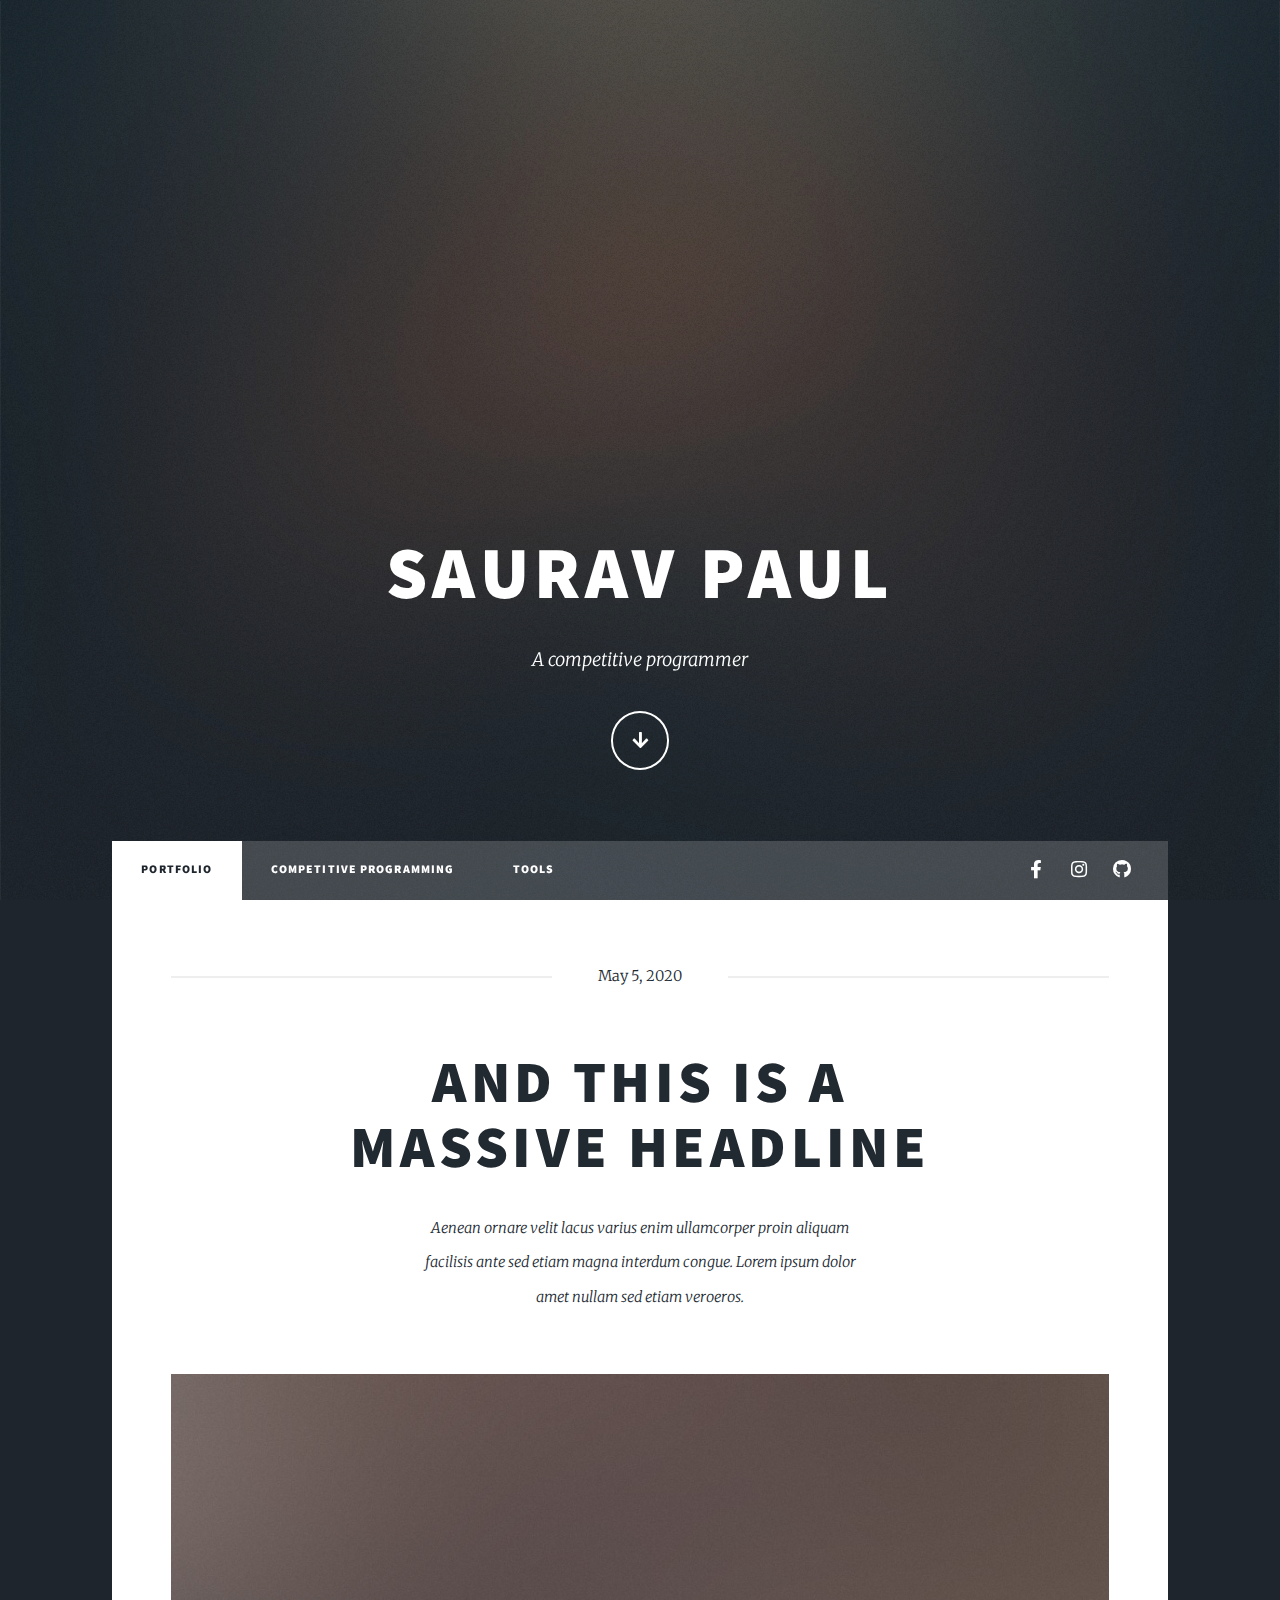
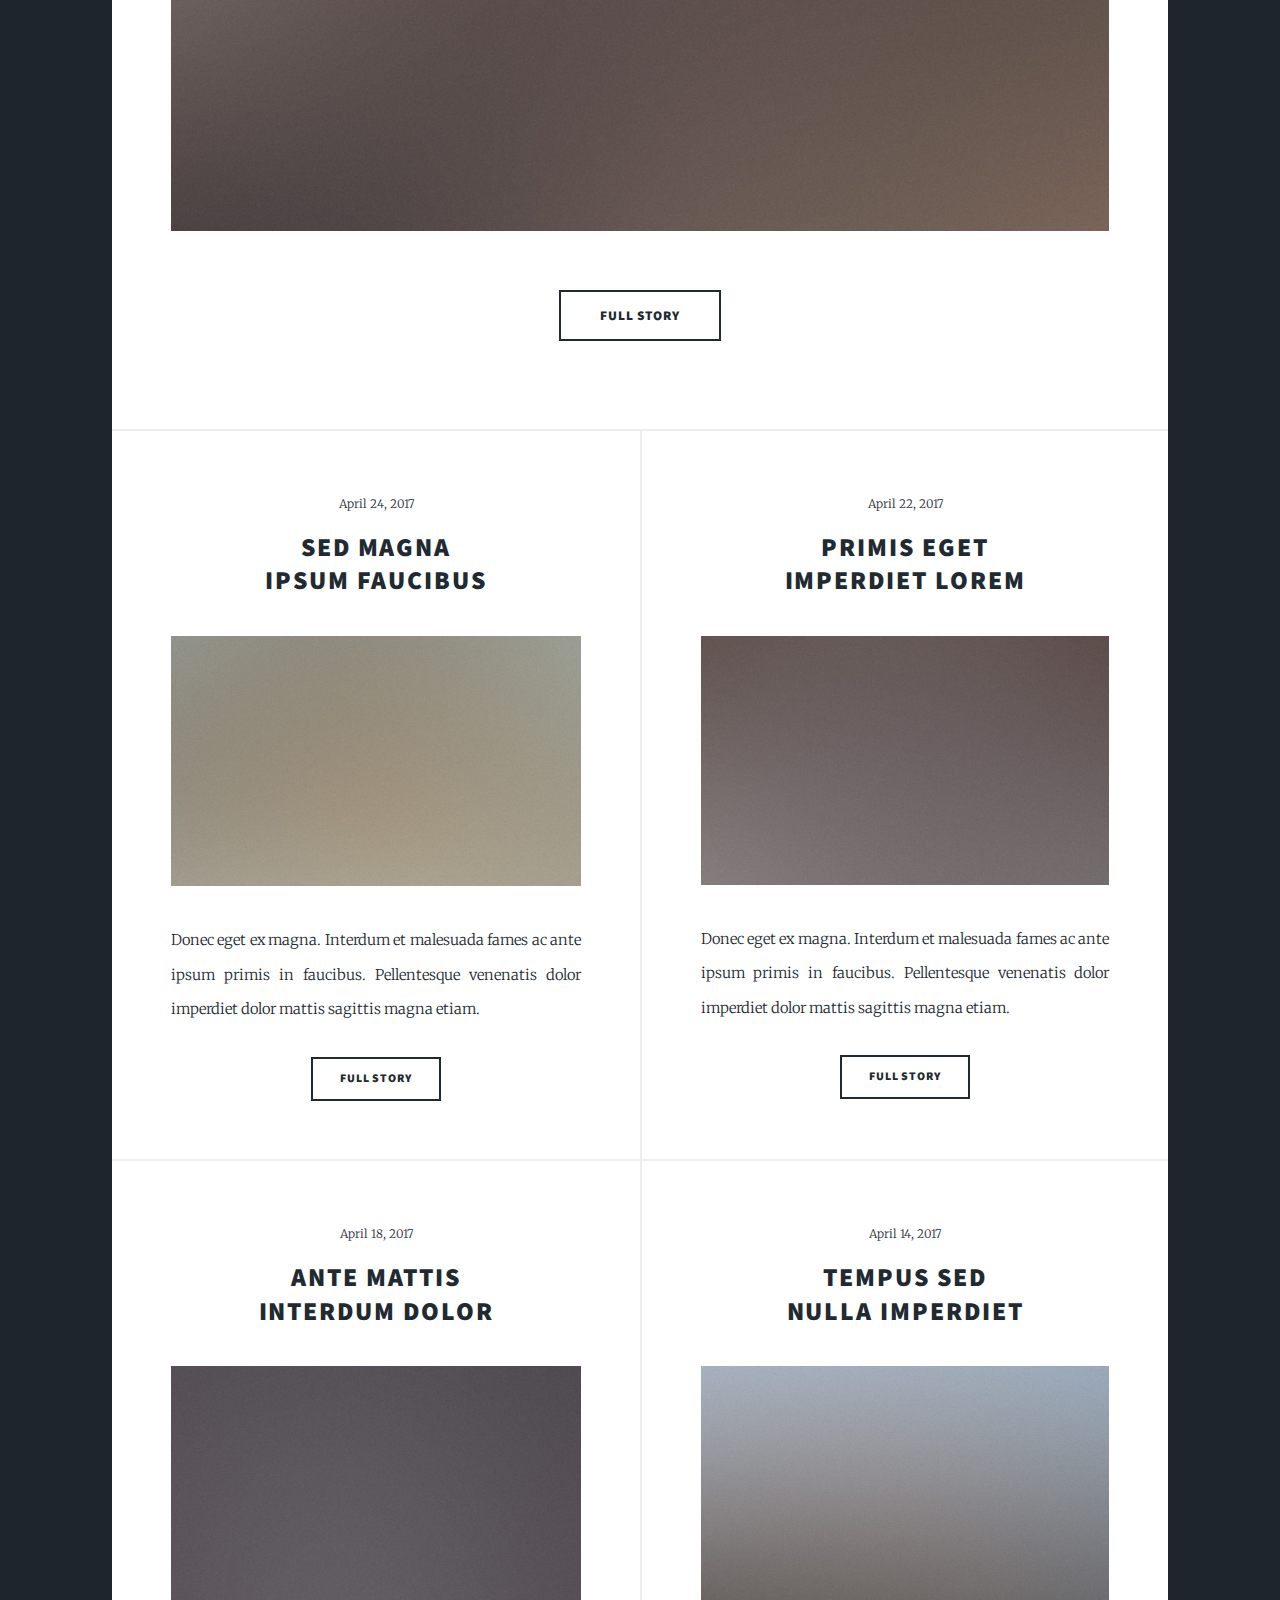
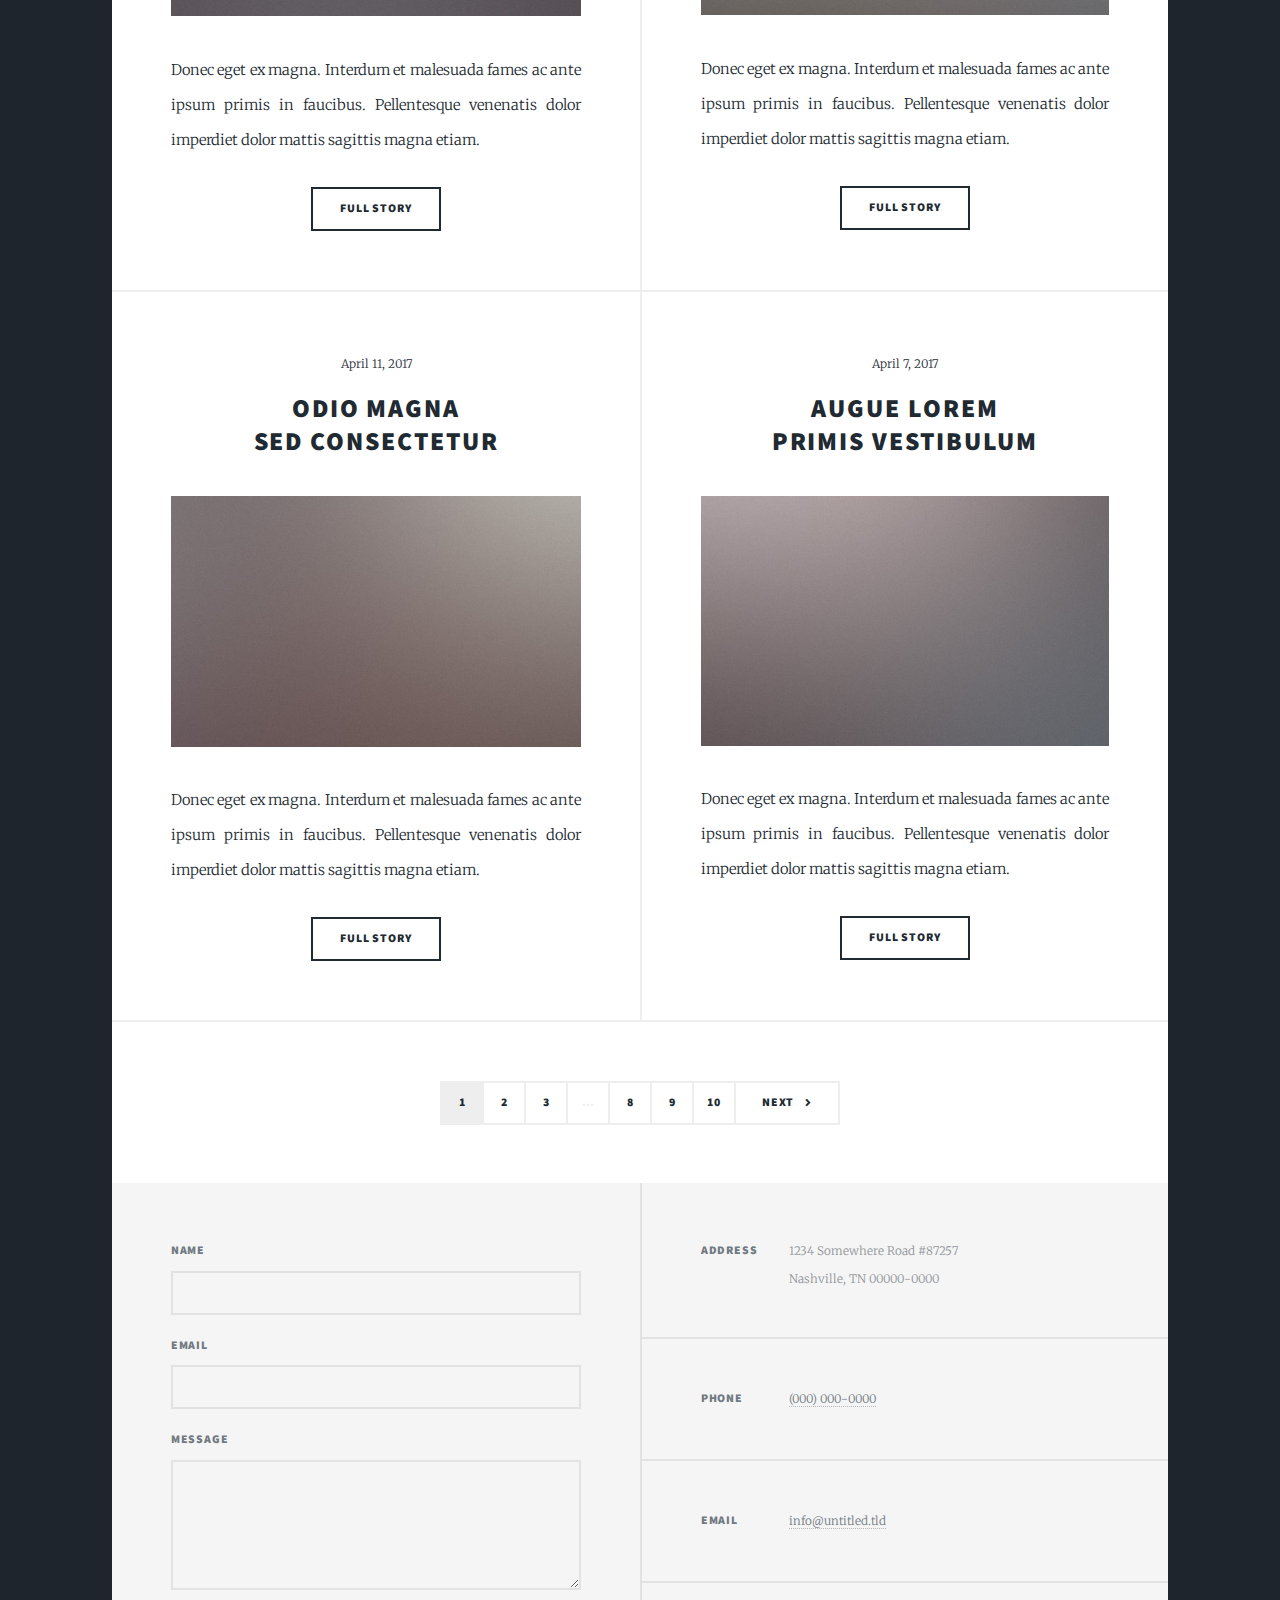
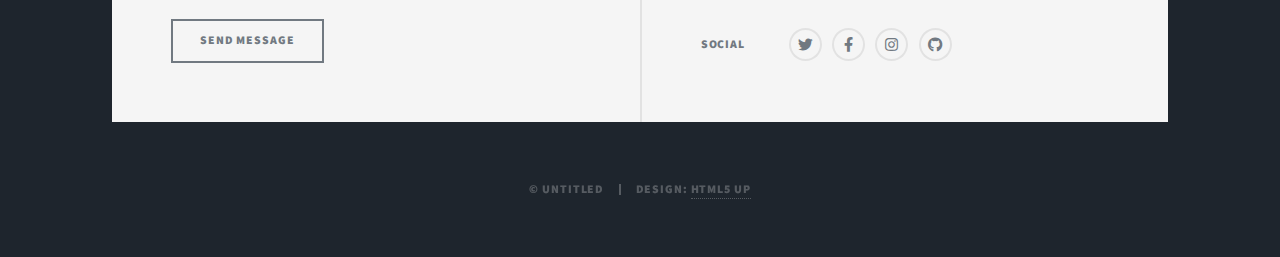
==== index.html @ 0c40d681 "loading" ====
<!DOCTYPE HTML>

<html>
	<head>
		<title>Saurav Paul</title>
		<meta charset="utf-8" />
		<meta name="viewport" content="width=device-width, initial-scale=1, user-scalable=no" />
		<link rel="stylesheet" href="assets/css/main.css" />
		<noscript><link rel="stylesheet" href="assets/css/noscript.css" /></noscript>
	</head>
	<body class="is-preload">

		<!-- Wrapper -->
			<div id="wrapper" class="fade-in">

				<!-- Intro -->
					<div id="intro">
						
						<h1>Saurav Paul</h1>
						<p>A competitive programmer</p>
						<ul class="actions">
							<li><a href="#header" class="button icon solid solo fa-arrow-down scrolly">Continue</a></li>
						</ul>
					</div>

				<!-- Header -->
					<header id="header">
						<a href="index.html" class="logo">Saurav</a>
					</header>

				<!-- Nav -->
					<nav id="nav">
						<ul class="links">
							<li class="active"><a href="index.html">Portfolio</a></li>
							<li><a href="generic.html">Competitive Programming</a></li>
							<li><a href="elements.html">Tools</a></li>
						</ul>
						<ul class="icons">
							<!-- <li><a href="#" class="icon brands fa-twitter"><span class="label">Twitter</span></a></li> -->
							<li><a href="https://www.facebook.com/sauravpaul.sunny" class="icon brands fa-facebook-f"><span class="label">Facebook</span></a></li>
							<li><a href="https://www.instagram.com/sauravpaul.sunny/" class="icon brands fa-instagram"><span class="label">Instagram</span></a></li>
							<li><a href="https://github.com/Saurav-Paul" class="icon brands fa-github"><span class="label">GitHub</span></a></li>
						</ul>
					</nav>

				<!-- Main -->
					<div id="main">

						<!-- Featured Post -->
							<article class="post featured">
								<header class="major">
                                    <span class="date">May 5, 2020</span>
                                    


									<h2><a href="#">And this is a<br />
									massive headline</a></h2>
									<p>Aenean ornare velit lacus varius enim ullamcorper proin aliquam<br />
									facilisis ante sed etiam magna interdum congue. Lorem ipsum dolor<br />
                                    amet nullam sed etiam veroeros.</p>
                                    

                                    
								</header>
								<a href="#" class="image main"><img src="images/pic01.jpg" alt="" /></a>
								<ul class="actions special">
									<li><a href="#" class="button large">Full Story</a></li>
								</ul>
							</article>

						<!-- Posts -->
							<section class="posts">
								<article>
									<header>
										<span class="date">April 24, 2017</span>
										<h2><a href="#">Sed magna<br />
										ipsum faucibus</a></h2>
									</header>
									<a href="#" class="image fit"><img src="images/pic02.jpg" alt="" /></a>
									<p>Donec eget ex magna. Interdum et malesuada fames ac ante ipsum primis in faucibus. Pellentesque venenatis dolor imperdiet dolor mattis sagittis magna etiam.</p>
									<ul class="actions special">
										<li><a href="#" class="button">Full Story</a></li>
									</ul>
								</article>
								<article>
									<header>
										<span class="date">April 22, 2017</span>
										<h2><a href="#">Primis eget<br />
										imperdiet lorem</a></h2>
									</header>
									<a href="#" class="image fit"><img src="images/pic03.jpg" alt="" /></a>
									<p>Donec eget ex magna. Interdum et malesuada fames ac ante ipsum primis in faucibus. Pellentesque venenatis dolor imperdiet dolor mattis sagittis magna etiam.</p>
									<ul class="actions special">
										<li><a href="#" class="button">Full Story</a></li>
									</ul>
								</article>
								<article>
									<header>
										<span class="date">April 18, 2017</span>
										<h2><a href="#">Ante mattis<br />
										interdum dolor</a></h2>
									</header>
									<a href="#" class="image fit"><img src="images/pic04.jpg" alt="" /></a>
									<p>Donec eget ex magna. Interdum et malesuada fames ac ante ipsum primis in faucibus. Pellentesque venenatis dolor imperdiet dolor mattis sagittis magna etiam.</p>
									<ul class="actions special">
										<li><a href="#" class="button">Full Story</a></li>
									</ul>
								</article>
								<article>
									<header>
										<span class="date">April 14, 2017</span>
										<h2><a href="#">Tempus sed<br />
										nulla imperdiet</a></h2>
									</header>
									<a href="#" class="image fit"><img src="images/pic05.jpg" alt="" /></a>
									<p>Donec eget ex magna. Interdum et malesuada fames ac ante ipsum primis in faucibus. Pellentesque venenatis dolor imperdiet dolor mattis sagittis magna etiam.</p>
									<ul class="actions special">
										<li><a href="#" class="button">Full Story</a></li>
									</ul>
								</article>
								<article>
									<header>
										<span class="date">April 11, 2017</span>
										<h2><a href="#">Odio magna<br />
										sed consectetur</a></h2>
									</header>
									<a href="#" class="image fit"><img src="images/pic06.jpg" alt="" /></a>
									<p>Donec eget ex magna. Interdum et malesuada fames ac ante ipsum primis in faucibus. Pellentesque venenatis dolor imperdiet dolor mattis sagittis magna etiam.</p>
									<ul class="actions special">
										<li><a href="#" class="button">Full Story</a></li>
									</ul>
								</article>
								<article>
									<header>
										<span class="date">April 7, 2017</span>
										<h2><a href="#">Augue lorem<br />
										primis vestibulum</a></h2>
									</header>
									<a href="#" class="image fit"><img src="images/pic07.jpg" alt="" /></a>
									<p>Donec eget ex magna. Interdum et malesuada fames ac ante ipsum primis in faucibus. Pellentesque venenatis dolor imperdiet dolor mattis sagittis magna etiam.</p>
									<ul class="actions special">
										<li><a href="#" class="button">Full Story</a></li>
									</ul>
								</article>
							</section>

						<!-- Footer -->
							<footer>
								<div class="pagination">
									<!--<a href="#" class="previous">Prev</a>-->
									<a href="#" class="page active">1</a>
									<a href="#" class="page">2</a>
									<a href="#" class="page">3</a>
									<span class="extra">&hellip;</span>
									<a href="#" class="page">8</a>
									<a href="#" class="page">9</a>
									<a href="#" class="page">10</a>
									<a href="#" class="next">Next</a>
								</div>
							</footer>

					</div>

				<!-- Footer -->
					<footer id="footer">
						<section>
							<form method="post" action="#">
								<div class="fields">
									<div class="field">
										<label for="name">Name</label>
										<input type="text" name="name" id="name" />
									</div>
									<div class="field">
										<label for="email">Email</label>
										<input type="text" name="email" id="email" />
									</div>
									<div class="field">
										<label for="message">Message</label>
										<textarea name="message" id="message" rows="3"></textarea>
									</div>
								</div>
								<ul class="actions">
									<li><input type="submit" value="Send Message" /></li>
								</ul>
							</form>
						</section>
						<section class="split contact">
							<section class="alt">
								<h3>Address</h3>
								<p>1234 Somewhere Road #87257<br />
								Nashville, TN 00000-0000</p>
							</section>
							<section>
								<h3>Phone</h3>
								<p><a href="#">(000) 000-0000</a></p>
							</section>
							<section>
								<h3>Email</h3>
								<p><a href="#">info@untitled.tld</a></p>
							</section>
							<section>
								<h3>Social</h3>
								<ul class="icons alt">
									<li><a href="#" class="icon brands alt fa-twitter"><span class="label">Twitter</span></a></li>
									<li><a href="#" class="icon brands alt fa-facebook-f"><span class="label">Facebook</span></a></li>
									<li><a href="#" class="icon brands alt fa-instagram"><span class="label">Instagram</span></a></li>
									<li><a href="#" class="icon brands alt fa-github"><span class="label">GitHub</span></a></li>
								</ul>
							</section>
						</section>
					</footer>

				<!-- Copyright -->
					<div id="copyright">
						<ul><li>&copy; Untitled</li><li>Design: <a href="https://html5up.net">HTML5 UP</a></li></ul>
					</div>

			</div>

		<!-- Scripts -->
			<script src="assets/js/jquery.min.js"></script>
			<script src="assets/js/jquery.scrollex.min.js"></script>
			<script src="assets/js/jquery.scrolly.min.js"></script>
			<script src="assets/js/browser.min.js"></script>
			<script src="assets/js/breakpoints.min.js"></script>
			<script src="assets/js/util.js"></script>
			<script src="assets/js/main.js"></script>

	</body>
</html>
---- assets/css/main.css ----
@import url(fontawesome-all.min.css);
@import url("https://fonts.googleapis.com/css?family=Merriweather:300,700,300italic,700italic|Source+Sans+Pro:900");

/*
	Massively by HTML5 UP
	html5up.net | @ajlkn
	Free for personal and commercial use under the CCA 3.0 license (html5up.net/license)
*/

html, body, div, span, applet, object,
iframe, h1, h2, h3, h4, h5, h6, p, blockquote,
pre, a, abbr, acronym, address, big, cite,
code, del, dfn, em, img, ins, kbd, q, s, samp,
small, strike, strong, sub, sup, tt, var, b,
u, i, center, dl, dt, dd, ol, ul, li, fieldset,
form, label, legend, table, caption, tbody,
tfoot, thead, tr, th, td, article, aside,
canvas, details, embed, figure, figcaption,
footer, header, hgroup, menu, nav, output, ruby,
section, summary, time, mark, audio, video {
	margin: 0;
	padding: 0;
	border: 0;
	font-size: 100%;
	font: inherit;
	vertical-align: baseline;}

article, aside, details, figcaption, figure,
footer, header, hgroup, menu, nav, section {
	display: block;}

body {
	line-height: 1;
}

ol, ul {
	list-style: none;
}

blockquote, q {
	quotes: none;
}

	blockquote:before, blockquote:after, q:before, q:after {
		content: '';
		content: none;
	}

table {
	border-collapse: collapse;
	border-spacing: 0;
}

body {
	-webkit-text-size-adjust: none;
}

mark {
	background-color: transparent;
	color: inherit;
}

input::-moz-focus-inner {
	border: 0;
	padding: 0;
}

input, select, textarea {
	-moz-appearance: none;
	-webkit-appearance: none;
	-ms-appearance: none;
	appearance: none;
}

/* Basic */

	@-ms-viewport {
		width: device-width;
	}

	body {
		-ms-overflow-style: scrollbar;
	}

	@media screen and (max-width: 480px) {

		html, body {
			min-width: 320px;
		}

	}

	html {
		box-sizing: border-box;
	}

	*, *:before, *:after {
		box-sizing: inherit;
	}

	body {
		background-color: #1e252d;
	}

		body.is-preload *, body.is-preload *:before, body.is-preload *:after {
			-moz-animation: none !important;
			-webkit-animation: none !important;
			-ms-animation: none !important;
			animation: none !important;
			-moz-transition: none !important;
			-webkit-transition: none !important;
			-ms-transition: none !important;
			transition: none !important;
		}

/* Type */

	html {
		font-size: 16pt;
	}

		@media screen and (max-width: 1680px) {

			html {
				font-size: 12pt;
			}

		}

		@media screen and (max-width: 1280px) {

			html {
				font-size: 11pt;
			}

		}

		@media screen and (max-width: 360px) {

			html {
				font-size: 10pt;
			}

		}

	body {
		color: #212931;
	}

	body, input, select, textarea {
		font-family: "Merriweather", Georgia, serif;
		font-weight: 300;
		font-size: 1rem;
		line-height: 2.375;
	}

	a {
		-moz-transition: color 0.2s ease-in-out, background-color 0.2s ease-in-out, border-color 0.2s ease-in-out, box-shadow 0.2s ease-in-out;
		-webkit-transition: color 0.2s ease-in-out, background-color 0.2s ease-in-out, border-color 0.2s ease-in-out, box-shadow 0.2s ease-in-out;
		-ms-transition: color 0.2s ease-in-out, background-color 0.2s ease-in-out, border-color 0.2s ease-in-out, box-shadow 0.2s ease-in-out;
		transition: color 0.2s ease-in-out, background-color 0.2s ease-in-out, border-color 0.2s ease-in-out, box-shadow 0.2s ease-in-out;
		border-bottom: dotted 1px;
		text-decoration: none;
	}

		a:hover {
			border-bottom-color: transparent;
		}

	strong, b {
		font-weight: 600;
	}

	em, i {
		font-style: italic;
	}

	p {
		text-align: justify;
		margin: 0 0 2rem 0;
	}

	h1, h2, h3, h4, h5, h6 {
		font-family: "Source Sans Pro", Helvetica, sans-serif;
		font-weight: 900;
		line-height: 1.5;
		letter-spacing: 0.075em;
		text-transform: uppercase;
		margin: 0 0 1rem 0;
	}

		h1 a, h2 a, h3 a, h4 a, h5 a, h6 a {
			border-bottom: 0;
			color: inherit;
			text-decoration: none;
		}

	h1 {
		font-size: 4rem;
		line-height: 1.1;
		margin: 0 0 2rem 0;
	}

	h2 {
		font-size: 1.75rem;
		line-height: 1.3;
		margin: 0 0 1.5rem 0;
	}

	h3 {
		font-size: 1.25rem;
		margin: 0 0 1.5rem 0;
	}

	h4 {
		font-size: 1rem;
	}

	h5 {
		font-size: 0.9rem;
	}

	h6 {
		font-size: 0.8rem;
	}

	sub {
		font-size: 0.8rem;
		position: relative;
		top: 0.5rem;
	}

	sup {
		font-size: 0.8rem;
		position: relative;
		top: -0.5rem;
	}

	blockquote {
		border-left: solid 4px;
		font-style: italic;
		margin: 0 0 2rem 0;
		padding: 0.5rem 0 0.5rem 2rem;
	}

	code {
		border: solid 2px;
		font-family: "Courier New", monospace;
		font-size: 0.9rem;
		margin: 0 0.25rem;
		padding: 0.25rem 0.65rem;
	}

	pre {
		-webkit-overflow-scrolling: touch;
		font-family: "Courier New", monospace;
		font-size: 0.9rem;
		margin: 0 0 2rem 0;
	}

		pre code {
			display: block;
			line-height: 1.75;
			padding: 1rem 1.5rem;
			overflow-x: auto;
		}

	hr {
		border: 0;
		border-bottom: solid 2px;
		margin: 3rem 0;
	}

		hr.major {
			margin: 5rem 0;
		}

	.align-left {
		text-align: left;
	}

	.align-center {
		text-align: center;
	}

	.align-right {
		text-align: right;
	}

	input, select, textarea {
		color: #212931;
	}

	a {
		color: #212931;
		border-bottom-color: rgba(33, 41, 49, 0.5);
	}

		a:hover {
			border-bottom-color: transparent;
			color: #18bfef !important;
		}

	strong, b {
		color: #212931;
	}

	h1, h2, h3, h4, h5, h6 {
		color: #212931;
	}

	blockquote {
		border-left-color: #eeeeee;
	}

	code {
		background: rgba(220, 220, 220, 0.25);
		border-color: #eeeeee;
	}

	hr {
		border-bottom-color: #eeeeee;
	}

/* Row */

	.row {
		display: flex;
		flex-wrap: wrap;
		box-sizing: border-box;
		align-items: stretch;
	}

		.row > * {
			box-sizing: border-box;
		}

		.row.gtr-uniform > * > :last-child {
			margin-bottom: 0;
		}

		.row.aln-left {
			justify-content: flex-start;
		}

		.row.aln-center {
			justify-content: center;
		}

		.row.aln-right {
			justify-content: flex-end;
		}

		.row.aln-top {
			align-items: flex-start;
		}

		.row.aln-middle {
			align-items: center;
		}

		.row.aln-bottom {
			align-items: flex-end;
		}

		.row > .imp {
			order: -1;
		}

		.row > .col-1 {
			width: 8.33333%;
		}

		.row > .off-1 {
			margin-left: 8.33333%;
		}

		.row > .col-2 {
			width: 16.66667%;
		}

		.row > .off-2 {
			margin-left: 16.66667%;
		}

		.row > .col-3 {
			width: 25%;
		}

		.row > .off-3 {
			margin-left: 25%;
		}

		.row > .col-4 {
			width: 33.33333%;
		}

		.row > .off-4 {
			margin-left: 33.33333%;
		}

		.row > .col-5 {
			width: 41.66667%;
		}

		.row > .off-5 {
			margin-left: 41.66667%;
		}

		.row > .col-6 {
			width: 50%;
		}

		.row > .off-6 {
			margin-left: 50%;
		}

		.row > .col-7 {
			width: 58.33333%;
		}

		.row > .off-7 {
			margin-left: 58.33333%;
		}

		.row > .col-8 {
			width: 66.66667%;
		}

		.row > .off-8 {
			margin-left: 66.66667%;
		}

		.row > .col-9 {
			width: 75%;
		}

		.row > .off-9 {
			margin-left: 75%;
		}

		.row > .col-10 {
			width: 83.33333%;
		}

		.row > .off-10 {
			margin-left: 83.33333%;
		}

		.row > .col-11 {
			width: 91.66667%;
		}

		.row > .off-11 {
			margin-left: 91.66667%;
		}

		.row > .col-12 {
			width: 100%;
		}

		.row > .off-12 {
			margin-left: 100%;
		}

		.row.gtr-0 {
			margin-top: 0;
			margin-left: 0rem;
		}

			.row.gtr-0 > * {
				padding: 0 0 0 0rem;
			}

			.row.gtr-0.gtr-uniform {
				margin-top: 0rem;
			}

				.row.gtr-0.gtr-uniform > * {
					padding-top: 0rem;
				}

		.row.gtr-25 {
			margin-top: 0;
			margin-left: -0.375rem;
		}

			.row.gtr-25 > * {
				padding: 0 0 0 0.375rem;
			}

			.row.gtr-25.gtr-uniform {
				margin-top: -0.375rem;
			}

				.row.gtr-25.gtr-uniform > * {
					padding-top: 0.375rem;
				}

		.row.gtr-50 {
			margin-top: 0;
			margin-left: -0.75rem;
		}

			.row.gtr-50 > * {
				padding: 0 0 0 0.75rem;
			}

			.row.gtr-50.gtr-uniform {
				margin-top: -0.75rem;
			}

				.row.gtr-50.gtr-uniform > * {
					padding-top: 0.75rem;
				}

		.row {
			margin-top: 0;
			margin-left: -1.5rem;
		}

			.row > * {
				padding: 0 0 0 1.5rem;
			}

			.row.gtr-uniform {
				margin-top: -1.5rem;
			}

				.row.gtr-uniform > * {
					padding-top: 1.5rem;
				}

		.row.gtr-150 {
			margin-top: 0;
			margin-left: -2.25rem;
		}

			.row.gtr-150 > * {
				padding: 0 0 0 2.25rem;
			}

			.row.gtr-150.gtr-uniform {
				margin-top: -2.25rem;
			}

				.row.gtr-150.gtr-uniform > * {
					padding-top: 2.25rem;
				}

		.row.gtr-200 {
			margin-top: 0;
			margin-left: -3rem;
		}

			.row.gtr-200 > * {
				padding: 0 0 0 3rem;
			}

			.row.gtr-200.gtr-uniform {
				margin-top: -3rem;
			}

				.row.gtr-200.gtr-uniform > * {
					padding-top: 3rem;
				}

		@media screen and (max-width: 1680px) {

			.row {
				display: flex;
				flex-wrap: wrap;
				box-sizing: border-box;
				align-items: stretch;
			}

				.row > * {
					box-sizing: border-box;
				}

				.row.gtr-uniform > * > :last-child {
					margin-bottom: 0;
				}

				.row.aln-left {
					justify-content: flex-start;
				}

				.row.aln-center {
					justify-content: center;
				}

				.row.aln-right {
					justify-content: flex-end;
				}

				.row.aln-top {
					align-items: flex-start;
				}

				.row.aln-middle {
					align-items: center;
				}

				.row.aln-bottom {
					align-items: flex-end;
				}

				.row > .imp-xlarge {
					order: -1;
				}

				.row > .col-1-xlarge {
					width: 8.33333%;
				}

				.row > .off-1-xlarge {
					margin-left: 8.33333%;
				}

				.row > .col-2-xlarge {
					width: 16.66667%;
				}

				.row > .off-2-xlarge {
					margin-left: 16.66667%;
				}

				.row > .col-3-xlarge {
					width: 25%;
				}

				.row > .off-3-xlarge {
					margin-left: 25%;
				}

				.row > .col-4-xlarge {
					width: 33.33333%;
				}

				.row > .off-4-xlarge {
					margin-left: 33.33333%;
				}

				.row > .col-5-xlarge {
					width: 41.66667%;
				}

				.row > .off-5-xlarge {
					margin-left: 41.66667%;
				}

				.row > .col-6-xlarge {
					width: 50%;
				}

				.row > .off-6-xlarge {
					margin-left: 50%;
				}

				.row > .col-7-xlarge {
					width: 58.33333%;
				}

				.row > .off-7-xlarge {
					margin-left: 58.33333%;
				}

				.row > .col-8-xlarge {
					width: 66.66667%;
				}

				.row > .off-8-xlarge {
					margin-left: 66.66667%;
				}

				.row > .col-9-xlarge {
					width: 75%;
				}

				.row > .off-9-xlarge {
					margin-left: 75%;
				}

				.row > .col-10-xlarge {
					width: 83.33333%;
				}

				.row > .off-10-xlarge {
					margin-left: 83.33333%;
				}

				.row > .col-11-xlarge {
					width: 91.66667%;
				}

				.row > .off-11-xlarge {
					margin-left: 91.66667%;
				}

				.row > .col-12-xlarge {
					width: 100%;
				}

				.row > .off-12-xlarge {
					margin-left: 100%;
				}

				.row.gtr-0 {
					margin-top: 0;
					margin-left: 0rem;
				}

					.row.gtr-0 > * {
						padding: 0 0 0 0rem;
					}

					.row.gtr-0.gtr-uniform {
						margin-top: 0rem;
					}

						.row.gtr-0.gtr-uniform > * {
							padding-top: 0rem;
						}

				.row.gtr-25 {
					margin-top: 0;
					margin-left: -0.375rem;
				}

					.row.gtr-25 > * {
						padding: 0 0 0 0.375rem;
					}

					.row.gtr-25.gtr-uniform {
						margin-top: -0.375rem;
					}

						.row.gtr-25.gtr-uniform > * {
							padding-top: 0.375rem;
						}

				.row.gtr-50 {
					margin-top: 0;
					margin-left: -0.75rem;
				}

					.row.gtr-50 > * {
						padding: 0 0 0 0.75rem;
					}

					.row.gtr-50.gtr-uniform {
						margin-top: -0.75rem;
					}

						.row.gtr-50.gtr-uniform > * {
							padding-top: 0.75rem;
						}

				.row {
					margin-top: 0;
					margin-left: -1.5rem;
				}

					.row > * {
						padding: 0 0 0 1.5rem;
					}

					.row.gtr-uniform {
						margin-top: -1.5rem;
					}

						.row.gtr-uniform > * {
							padding-top: 1.5rem;
						}

				.row.gtr-150 {
					margin-top: 0;
					margin-left: -2.25rem;
				}

					.row.gtr-150 > * {
						padding: 0 0 0 2.25rem;
					}

					.row.gtr-150.gtr-uniform {
						margin-top: -2.25rem;
					}

						.row.gtr-150.gtr-uniform > * {
							padding-top: 2.25rem;
						}

				.row.gtr-200 {
					margin-top: 0;
					margin-left: -3rem;
				}

					.row.gtr-200 > * {
						padding: 0 0 0 3rem;
					}

					.row.gtr-200.gtr-uniform {
						margin-top: -3rem;
					}

						.row.gtr-200.gtr-uniform > * {
							padding-top: 3rem;
						}

		}

		@media screen and (max-width: 1280px) {

			.row {
				display: flex;
				flex-wrap: wrap;
				box-sizing: border-box;
				align-items: stretch;
			}

				.row > * {
					box-sizing: border-box;
				}

				.row.gtr-uniform > * > :last-child {
					margin-bottom: 0;
				}

				.row.aln-left {
					justify-content: flex-start;
				}

				.row.aln-center {
					justify-content: center;
				}

				.row.aln-right {
					justify-content: flex-end;
				}

				.row.aln-top {
					align-items: flex-start;
				}

				.row.aln-middle {
					align-items: center;
				}

				.row.aln-bottom {
					align-items: flex-end;
				}

				.row > .imp-large {
					order: -1;
				}

				.row > .col-1-large {
					width: 8.33333%;
				}

				.row > .off-1-large {
					margin-left: 8.33333%;
				}

				.row > .col-2-large {
					width: 16.66667%;
				}

				.row > .off-2-large {
					margin-left: 16.66667%;
				}

				.row > .col-3-large {
					width: 25%;
				}

				.row > .off-3-large {
					margin-left: 25%;
				}

				.row > .col-4-large {
					width: 33.33333%;
				}

				.row > .off-4-large {
					margin-left: 33.33333%;
				}

				.row > .col-5-large {
					width: 41.66667%;
				}

				.row > .off-5-large {
					margin-left: 41.66667%;
				}

				.row > .col-6-large {
					width: 50%;
				}

				.row > .off-6-large {
					margin-left: 50%;
				}

				.row > .col-7-large {
					width: 58.33333%;
				}

				.row > .off-7-large {
					margin-left: 58.33333%;
				}

				.row > .col-8-large {
					width: 66.66667%;
				}

				.row > .off-8-large {
					margin-left: 66.66667%;
				}

				.row > .col-9-large {
					width: 75%;
				}

				.row > .off-9-large {
					margin-left: 75%;
				}

				.row > .col-10-large {
					width: 83.33333%;
				}

				.row > .off-10-large {
					margin-left: 83.33333%;
				}

				.row > .col-11-large {
					width: 91.66667%;
				}

				.row > .off-11-large {
					margin-left: 91.66667%;
				}

				.row > .col-12-large {
					width: 100%;
				}

				.row > .off-12-large {
					margin-left: 100%;
				}

				.row.gtr-0 {
					margin-top: 0;
					margin-left: 0rem;
				}

					.row.gtr-0 > * {
						padding: 0 0 0 0rem;
					}

					.row.gtr-0.gtr-uniform {
						margin-top: 0rem;
					}

						.row.gtr-0.gtr-uniform > * {
							padding-top: 0rem;
						}

				.row.gtr-25 {
					margin-top: 0;
					margin-left: -0.375rem;
				}

					.row.gtr-25 > * {
						padding: 0 0 0 0.375rem;
					}

					.row.gtr-25.gtr-uniform {
						margin-top: -0.375rem;
					}

						.row.gtr-25.gtr-uniform > * {
							padding-top: 0.375rem;
						}

				.row.gtr-50 {
					margin-top: 0;
					margin-left: -0.75rem;
				}

					.row.gtr-50 > * {
						padding: 0 0 0 0.75rem;
					}

					.row.gtr-50.gtr-uniform {
						margin-top: -0.75rem;
					}

						.row.gtr-50.gtr-uniform > * {
							padding-top: 0.75rem;
						}

				.row {
					margin-top: 0;
					margin-left: -1.5rem;
				}

					.row > * {
						padding: 0 0 0 1.5rem;
					}

					.row.gtr-uniform {
						margin-top: -1.5rem;
					}

						.row.gtr-uniform > * {
							padding-top: 1.5rem;
						}

				.row.gtr-150 {
					margin-top: 0;
					margin-left: -2.25rem;
				}

					.row.gtr-150 > * {
						padding: 0 0 0 2.25rem;
					}

					.row.gtr-150.gtr-uniform {
						margin-top: -2.25rem;
					}

						.row.gtr-150.gtr-uniform > * {
							padding-top: 2.25rem;
						}

				.row.gtr-200 {
					margin-top: 0;
					margin-left: -3rem;
				}

					.row.gtr-200 > * {
						padding: 0 0 0 3rem;
					}

					.row.gtr-200.gtr-uniform {
						margin-top: -3rem;
					}

						.row.gtr-200.gtr-uniform > * {
							padding-top: 3rem;
						}

		}

		@media screen and (max-width: 980px) {

			.row {
				display: flex;
				flex-wrap: wrap;
				box-sizing: border-box;
				align-items: stretch;
			}

				.row > * {
					box-sizing: border-box;
				}

				.row.gtr-uniform > * > :last-child {
					margin-bottom: 0;
				}

				.row.aln-left {
					justify-content: flex-start;
				}

				.row.aln-center {
					justify-content: center;
				}

				.row.aln-right {
					justify-content: flex-end;
				}

				.row.aln-top {
					align-items: flex-start;
				}

				.row.aln-middle {
					align-items: center;
				}

				.row.aln-bottom {
					align-items: flex-end;
				}

				.row > .imp-medium {
					order: -1;
				}

				.row > .col-1-medium {
					width: 8.33333%;
				}

				.row > .off-1-medium {
					margin-left: 8.33333%;
				}

				.row > .col-2-medium {
					width: 16.66667%;
				}

				.row > .off-2-medium {
					margin-left: 16.66667%;
				}

				.row > .col-3-medium {
					width: 25%;
				}

				.row > .off-3-medium {
					margin-left: 25%;
				}

				.row > .col-4-medium {
					width: 33.33333%;
				}

				.row > .off-4-medium {
					margin-left: 33.33333%;
				}

				.row > .col-5-medium {
					width: 41.66667%;
				}

				.row > .off-5-medium {
					margin-left: 41.66667%;
				}

				.row > .col-6-medium {
					width: 50%;
				}

				.row > .off-6-medium {
					margin-left: 50%;
				}

				.row > .col-7-medium {
					width: 58.33333%;
				}

				.row > .off-7-medium {
					margin-left: 58.33333%;
				}

				.row > .col-8-medium {
					width: 66.66667%;
				}

				.row > .off-8-medium {
					margin-left: 66.66667%;
				}

				.row > .col-9-medium {
					width: 75%;
				}

				.row > .off-9-medium {
					margin-left: 75%;
				}

				.row > .col-10-medium {
					width: 83.33333%;
				}

				.row > .off-10-medium {
					margin-left: 83.33333%;
				}

				.row > .col-11-medium {
					width: 91.66667%;
				}

				.row > .off-11-medium {
					margin-left: 91.66667%;
				}

				.row > .col-12-medium {
					width: 100%;
				}

				.row > .off-12-medium {
					margin-left: 100%;
				}

				.row.gtr-0 {
					margin-top: 0;
					margin-left: 0rem;
				}

					.row.gtr-0 > * {
						padding: 0 0 0 0rem;
					}

					.row.gtr-0.gtr-uniform {
						margin-top: 0rem;
					}

						.row.gtr-0.gtr-uniform > * {
							padding-top: 0rem;
						}

				.row.gtr-25 {
					margin-top: 0;
					margin-left: -0.375rem;
				}

					.row.gtr-25 > * {
						padding: 0 0 0 0.375rem;
					}

					.row.gtr-25.gtr-uniform {
						margin-top: -0.375rem;
					}

						.row.gtr-25.gtr-uniform > * {
							padding-top: 0.375rem;
						}

				.row.gtr-50 {
					margin-top: 0;
					margin-left: -0.75rem;
				}

					.row.gtr-50 > * {
						padding: 0 0 0 0.75rem;
					}

					.row.gtr-50.gtr-uniform {
						margin-top: -0.75rem;
					}

						.row.gtr-50.gtr-uniform > * {
							padding-top: 0.75rem;
						}

				.row {
					margin-top: 0;
					margin-left: -1.5rem;
				}

					.row > * {
						padding: 0 0 0 1.5rem;
					}

					.row.gtr-uniform {
						margin-top: -1.5rem;
					}

						.row.gtr-uniform > * {
							padding-top: 1.5rem;
						}

				.row.gtr-150 {
					margin-top: 0;
					margin-left: -2.25rem;
				}

					.row.gtr-150 > * {
						padding: 0 0 0 2.25rem;
					}

					.row.gtr-150.gtr-uniform {
						margin-top: -2.25rem;
					}

						.row.gtr-150.gtr-uniform > * {
							padding-top: 2.25rem;
						}

				.row.gtr-200 {
					margin-top: 0;
					margin-left: -3rem;
				}

					.row.gtr-200 > * {
						padding: 0 0 0 3rem;
					}

					.row.gtr-200.gtr-uniform {
						margin-top: -3rem;
					}

						.row.gtr-200.gtr-uniform > * {
							padding-top: 3rem;
						}

		}

		@media screen and (max-width: 736px) {

			.row {
				display: flex;
				flex-wrap: wrap;
				box-sizing: border-box;
				align-items: stretch;
			}

				.row > * {
					box-sizing: border-box;
				}

				.row.gtr-uniform > * > :last-child {
					margin-bottom: 0;
				}

				.row.aln-left {
					justify-content: flex-start;
				}

				.row.aln-center {
					justify-content: center;
				}

				.row.aln-right {
					justify-content: flex-end;
				}

				.row.aln-top {
					align-items: flex-start;
				}

				.row.aln-middle {
					align-items: center;
				}

				.row.aln-bottom {
					align-items: flex-end;
				}

				.row > .imp-small {
					order: -1;
				}

				.row > .col-1-small {
					width: 8.33333%;
				}

				.row > .off-1-small {
					margin-left: 8.33333%;
				}

				.row > .col-2-small {
					width: 16.66667%;
				}

				.row > .off-2-small {
					margin-left: 16.66667%;
				}

				.row > .col-3-small {
					width: 25%;
				}

				.row > .off-3-small {
					margin-left: 25%;
				}

				.row > .col-4-small {
					width: 33.33333%;
				}

				.row > .off-4-small {
					margin-left: 33.33333%;
				}

				.row > .col-5-small {
					width: 41.66667%;
				}

				.row > .off-5-small {
					margin-left: 41.66667%;
				}

				.row > .col-6-small {
					width: 50%;
				}

				.row > .off-6-small {
					margin-left: 50%;
				}

				.row > .col-7-small {
					width: 58.33333%;
				}

				.row > .off-7-small {
					margin-left: 58.33333%;
				}

				.row > .col-8-small {
					width: 66.66667%;
				}

				.row > .off-8-small {
					margin-left: 66.66667%;
				}

				.row > .col-9-small {
					width: 75%;
				}

				.row > .off-9-small {
					margin-left: 75%;
				}

				.row > .col-10-small {
					width: 83.33333%;
				}

				.row > .off-10-small {
					margin-left: 83.33333%;
				}

				.row > .col-11-small {
					width: 91.66667%;
				}

				.row > .off-11-small {
					margin-left: 91.66667%;
				}

				.row > .col-12-small {
					width: 100%;
				}

				.row > .off-12-small {
					margin-left: 100%;
				}

				.row.gtr-0 {
					margin-top: 0;
					margin-left: 0rem;
				}

					.row.gtr-0 > * {
						padding: 0 0 0 0rem;
					}

					.row.gtr-0.gtr-uniform {
						margin-top: 0rem;
					}

						.row.gtr-0.gtr-uniform > * {
							padding-top: 0rem;
						}

				.row.gtr-25 {
					margin-top: 0;
					margin-left: -0.375rem;
				}

					.row.gtr-25 > * {
						padding: 0 0 0 0.375rem;
					}

					.row.gtr-25.gtr-uniform {
						margin-top: -0.375rem;
					}

						.row.gtr-25.gtr-uniform > * {
							padding-top: 0.375rem;
						}

				.row.gtr-50 {
					margin-top: 0;
					margin-left: -0.75rem;
				}

					.row.gtr-50 > * {
						padding: 0 0 0 0.75rem;
					}

					.row.gtr-50.gtr-uniform {
						margin-top: -0.75rem;
					}

						.row.gtr-50.gtr-uniform > * {
							padding-top: 0.75rem;
						}

				.row {
					margin-top: 0;
					margin-left: -1.5rem;
				}

					.row > * {
						padding: 0 0 0 1.5rem;
					}

					.row.gtr-uniform {
						margin-top: -1.5rem;
					}

						.row.gtr-uniform > * {
							padding-top: 1.5rem;
						}

				.row.gtr-150 {
					margin-top: 0;
					margin-left: -2.25rem;
				}

					.row.gtr-150 > * {
						padding: 0 0 0 2.25rem;
					}

					.row.gtr-150.gtr-uniform {
						margin-top: -2.25rem;
					}

						.row.gtr-150.gtr-uniform > * {
							padding-top: 2.25rem;
						}

				.row.gtr-200 {
					margin-top: 0;
					margin-left: -3rem;
				}

					.row.gtr-200 > * {
						padding: 0 0 0 3rem;
					}

					.row.gtr-200.gtr-uniform {
						margin-top: -3rem;
					}

						.row.gtr-200.gtr-uniform > * {
							padding-top: 3rem;
						}

		}

		@media screen and (max-width: 480px) {

			.row {
				display: flex;
				flex-wrap: wrap;
				box-sizing: border-box;
				align-items: stretch;
			}

				.row > * {
					box-sizing: border-box;
				}

				.row.gtr-uniform > * > :last-child {
					margin-bottom: 0;
				}

				.row.aln-left {
					justify-content: flex-start;
				}

				.row.aln-center {
					justify-content: center;
				}

				.row.aln-right {
					justify-content: flex-end;
				}

				.row.aln-top {
					align-items: flex-start;
				}

				.row.aln-middle {
					align-items: center;
				}

				.row.aln-bottom {
					align-items: flex-end;
				}

				.row > .imp-xsmall {
					order: -1;
				}

				.row > .col-1-xsmall {
					width: 8.33333%;
				}

				.row > .off-1-xsmall {
					margin-left: 8.33333%;
				}

				.row > .col-2-xsmall {
					width: 16.66667%;
				}

				.row > .off-2-xsmall {
					margin-left: 16.66667%;
				}

				.row > .col-3-xsmall {
					width: 25%;
				}

				.row > .off-3-xsmall {
					margin-left: 25%;
				}

				.row > .col-4-xsmall {
					width: 33.33333%;
				}

				.row > .off-4-xsmall {
					margin-left: 33.33333%;
				}

				.row > .col-5-xsmall {
					width: 41.66667%;
				}

				.row > .off-5-xsmall {
					margin-left: 41.66667%;
				}

				.row > .col-6-xsmall {
					width: 50%;
				}

				.row > .off-6-xsmall {
					margin-left: 50%;
				}

				.row > .col-7-xsmall {
					width: 58.33333%;
				}

				.row > .off-7-xsmall {
					margin-left: 58.33333%;
				}

				.row > .col-8-xsmall {
					width: 66.66667%;
				}

				.row > .off-8-xsmall {
					margin-left: 66.66667%;
				}

				.row > .col-9-xsmall {
					width: 75%;
				}

				.row > .off-9-xsmall {
					margin-left: 75%;
				}

				.row > .col-10-xsmall {
					width: 83.33333%;
				}

				.row > .off-10-xsmall {
					margin-left: 83.33333%;
				}

				.row > .col-11-xsmall {
					width: 91.66667%;
				}

				.row > .off-11-xsmall {
					margin-left: 91.66667%;
				}

				.row > .col-12-xsmall {
					width: 100%;
				}

				.row > .off-12-xsmall {
					margin-left: 100%;
				}

				.row.gtr-0 {
					margin-top: 0;
					margin-left: 0rem;
				}

					.row.gtr-0 > * {
						padding: 0 0 0 0rem;
					}

					.row.gtr-0.gtr-uniform {
						margin-top: 0rem;
					}

						.row.gtr-0.gtr-uniform > * {
							padding-top: 0rem;
						}

				.row.gtr-25 {
					margin-top: 0;
					margin-left: -0.375rem;
				}

					.row.gtr-25 > * {
						padding: 0 0 0 0.375rem;
					}

					.row.gtr-25.gtr-uniform {
						margin-top: -0.375rem;
					}

						.row.gtr-25.gtr-uniform > * {
							padding-top: 0.375rem;
						}

				.row.gtr-50 {
					margin-top: 0;
					margin-left: -0.75rem;
				}

					.row.gtr-50 > * {
						padding: 0 0 0 0.75rem;
					}

					.row.gtr-50.gtr-uniform {
						margin-top: -0.75rem;
					}

						.row.gtr-50.gtr-uniform > * {
							padding-top: 0.75rem;
						}

				.row {
					margin-top: 0;
					margin-left: -1.5rem;
				}

					.row > * {
						padding: 0 0 0 1.5rem;
					}

					.row.gtr-uniform {
						margin-top: -1.5rem;
					}

						.row.gtr-uniform > * {
							padding-top: 1.5rem;
						}

				.row.gtr-150 {
					margin-top: 0;
					margin-left: -2.25rem;
				}

					.row.gtr-150 > * {
						padding: 0 0 0 2.25rem;
					}

					.row.gtr-150.gtr-uniform {
						margin-top: -2.25rem;
					}

						.row.gtr-150.gtr-uniform > * {
							padding-top: 2.25rem;
						}

				.row.gtr-200 {
					margin-top: 0;
					margin-left: -3rem;
				}

					.row.gtr-200 > * {
						padding: 0 0 0 3rem;
					}

					.row.gtr-200.gtr-uniform {
						margin-top: -3rem;
					}

						.row.gtr-200.gtr-uniform > * {
							padding-top: 3rem;
						}

		}

		@media screen and (max-width: 360px) {

			.row {
				display: flex;
				flex-wrap: wrap;
				box-sizing: border-box;
				align-items: stretch;
			}

				.row > * {
					box-sizing: border-box;
				}

				.row.gtr-uniform > * > :last-child {
					margin-bottom: 0;
				}

				.row.aln-left {
					justify-content: flex-start;
				}

				.row.aln-center {
					justify-content: center;
				}

				.row.aln-right {
					justify-content: flex-end;
				}

				.row.aln-top {
					align-items: flex-start;
				}

				.row.aln-middle {
					align-items: center;
				}

				.row.aln-bottom {
					align-items: flex-end;
				}

				.row > .imp-xxsmall {
					order: -1;
				}

				.row > .col-1-xxsmall {
					width: 8.33333%;
				}

				.row > .off-1-xxsmall {
					margin-left: 8.33333%;
				}

				.row > .col-2-xxsmall {
					width: 16.66667%;
				}

				.row > .off-2-xxsmall {
					margin-left: 16.66667%;
				}

				.row > .col-3-xxsmall {
					width: 25%;
				}

				.row > .off-3-xxsmall {
					margin-left: 25%;
				}

				.row > .col-4-xxsmall {
					width: 33.33333%;
				}

				.row > .off-4-xxsmall {
					margin-left: 33.33333%;
				}

				.row > .col-5-xxsmall {
					width: 41.66667%;
				}

				.row > .off-5-xxsmall {
					margin-left: 41.66667%;
				}

				.row > .col-6-xxsmall {
					width: 50%;
				}

				.row > .off-6-xxsmall {
					margin-left: 50%;
				}

				.row > .col-7-xxsmall {
					width: 58.33333%;
				}

				.row > .off-7-xxsmall {
					margin-left: 58.33333%;
				}

				.row > .col-8-xxsmall {
					width: 66.66667%;
				}

				.row > .off-8-xxsmall {
					margin-left: 66.66667%;
				}

				.row > .col-9-xxsmall {
					width: 75%;
				}

				.row > .off-9-xxsmall {
					margin-left: 75%;
				}

				.row > .col-10-xxsmall {
					width: 83.33333%;
				}

				.row > .off-10-xxsmall {
					margin-left: 83.33333%;
				}

				.row > .col-11-xxsmall {
					width: 91.66667%;
				}

				.row > .off-11-xxsmall {
					margin-left: 91.66667%;
				}

				.row > .col-12-xxsmall {
					width: 100%;
				}

				.row > .off-12-xxsmall {
					margin-left: 100%;
				}

				.row.gtr-0 {
					margin-top: 0;
					margin-left: 0rem;
				}

					.row.gtr-0 > * {
						padding: 0 0 0 0rem;
					}

					.row.gtr-0.gtr-uniform {
						margin-top: 0rem;
					}

						.row.gtr-0.gtr-uniform > * {
							padding-top: 0rem;
						}

				.row.gtr-25 {
					margin-top: 0;
					margin-left: -0.375rem;
				}

					.row.gtr-25 > * {
						padding: 0 0 0 0.375rem;
					}

					.row.gtr-25.gtr-uniform {
						margin-top: -0.375rem;
					}

						.row.gtr-25.gtr-uniform > * {
							padding-top: 0.375rem;
						}

				.row.gtr-50 {
					margin-top: 0;
					margin-left: -0.75rem;
				}

					.row.gtr-50 > * {
						padding: 0 0 0 0.75rem;
					}

					.row.gtr-50.gtr-uniform {
						margin-top: -0.75rem;
					}

						.row.gtr-50.gtr-uniform > * {
							padding-top: 0.75rem;
						}

				.row {
					margin-top: 0;
					margin-left: -1.5rem;
				}

					.row > * {
						padding: 0 0 0 1.5rem;
					}

					.row.gtr-uniform {
						margin-top: -1.5rem;
					}

						.row.gtr-uniform > * {
							padding-top: 1.5rem;
						}

				.row.gtr-150 {
					margin-top: 0;
					margin-left: -2.25rem;
				}

					.row.gtr-150 > * {
						padding: 0 0 0 2.25rem;
					}

					.row.gtr-150.gtr-uniform {
						margin-top: -2.25rem;
					}

						.row.gtr-150.gtr-uniform > * {
							padding-top: 2.25rem;
						}

				.row.gtr-200 {
					margin-top: 0;
					margin-left: -3rem;
				}

					.row.gtr-200 > * {
						padding: 0 0 0 3rem;
					}

					.row.gtr-200.gtr-uniform {
						margin-top: -3rem;
					}

						.row.gtr-200.gtr-uniform > * {
							padding-top: 3rem;
						}

		}

/* Box */

	.box {
		border: solid 2px;
		margin-bottom: 2rem;
		padding: 1.5rem;
	}

		.box > :last-child,
		.box > :last-child > :last-child,
		.box > :last-child > :last-child > :last-child {
			margin-bottom: 0;
		}

		.box.alt {
			border: 0;
			border-radius: 0;
			padding: 0;
		}

	.box {
		border-color: #eeeeee;
	}

/* Button */

	input[type="submit"],
	input[type="reset"],
	input[type="button"],
	button,
	.button {
		-moz-appearance: none;
		-webkit-appearance: none;
		-ms-appearance: none;
		appearance: none;
		-moz-transition: background-color 0.2s ease-in-out, box-shadow 0.2s ease-in-out, color 0.2s ease-in-out;
		-webkit-transition: background-color 0.2s ease-in-out, box-shadow 0.2s ease-in-out, color 0.2s ease-in-out;
		-ms-transition: background-color 0.2s ease-in-out, box-shadow 0.2s ease-in-out, color 0.2s ease-in-out;
		transition: background-color 0.2s ease-in-out, box-shadow 0.2s ease-in-out, color 0.2s ease-in-out;
		border: 0;
		border-radius: 0;
		cursor: pointer;
		display: inline-block;
		font-family: "Source Sans Pro", Helvetica, sans-serif;
		font-size: 0.8rem;
		font-weight: 900;
		letter-spacing: 0.075em;
		height: 3rem;
		line-height: 3rem;
		padding: 0 2rem;
		text-align: center;
		text-decoration: none;
		text-transform: uppercase;
		white-space: nowrap;
	}

		input[type="submit"].icon:before,
		input[type="reset"].icon:before,
		input[type="button"].icon:before,
		button.icon:before,
		.button.icon:before {
			margin-right: 0.5rem;
		}

		input[type="submit"].icon.solo,
		input[type="reset"].icon.solo,
		input[type="button"].icon.solo,
		button.icon.solo,
		.button.icon.solo {
			position: relative;
			width: 4rem;
			height: 4rem;
			line-height: 4rem;
			border-radius: 4rem;
			text-indent: 4rem;
			overflow: hidden;
			padding: 0;
			white-space: nowrap;
		}

			input[type="submit"].icon.solo:before,
			input[type="reset"].icon.solo:before,
			input[type="button"].icon.solo:before,
			button.icon.solo:before,
			.button.icon.solo:before {
				position: absolute;
				display: block;
				top: 0;
				left: 0;
				width: inherit;
				height: inherit;
				line-height: inherit;
				font-size: 1.25rem;
				margin-right: 0;
				text-align: center;
				text-indent: 0;
			}

		input[type="submit"].fit,
		input[type="reset"].fit,
		input[type="button"].fit,
		button.fit,
		.button.fit {
			width: 100%;
		}

		input[type="submit"].small,
		input[type="reset"].small,
		input[type="button"].small,
		button.small,
		.button.small {
			font-size: 0.7rem;
			height: 2.5rem;
			line-height: 2.5rem;
			padding: 0 1.5rem;
		}

		input[type="submit"].large,
		input[type="reset"].large,
		input[type="button"].large,
		button.large,
		.button.large {
			font-size: 0.9rem;
			height: 3.5rem;
			line-height: 3.5rem;
			padding: 0 2.75rem;
		}

		@media screen and (max-width: 980px) {

			input[type="submit"],
			input[type="reset"],
			input[type="button"],
			button,
			.button {
				font-size: 0.9rem;
				height: 3.25rem;
				line-height: 3.25rem;
			}

				input[type="submit"].large,
				input[type="reset"].large,
				input[type="button"].large,
				button.large,
				.button.large {
					font-size: 1rem;
					height: 3.75rem;
					line-height: 3.75rem;
				}

		}

		input[type="submit"].disabled, input[type="submit"]:disabled,
		input[type="reset"].disabled,
		input[type="reset"]:disabled,
		input[type="button"].disabled,
		input[type="button"]:disabled,
		button.disabled,
		button:disabled,
		.button.disabled,
		.button:disabled {
			pointer-events: none;
			opacity: 0.25;
		}

	input[type="submit"],
	input[type="reset"],
	input[type="button"],
	button,
	.button {
		background-color: transparent;
		box-shadow: inset 0 0 0 2px #212931;
		color: #212931 !important;
	}

		input[type="submit"]:hover,
		input[type="reset"]:hover,
		input[type="button"]:hover,
		button:hover,
		.button:hover {
			box-shadow: inset 0 0 0 2px #18bfef;
			color: #18bfef !important;
		}

		input[type="submit"].primary,
		input[type="reset"].primary,
		input[type="button"].primary,
		button.primary,
		.button.primary {
			background-color: #212931;
			box-shadow: none;
			color: #ffffff !important;
		}

			input[type="submit"].primary:hover,
			input[type="reset"].primary:hover,
			input[type="button"].primary:hover,
			button.primary:hover,
			.button.primary:hover {
				background-color: #18bfef;
			}

/* Form */

	form {
		margin: 0 0 2rem 0;
	}

		form > :last-child {
			margin-bottom: 0;
		}

		form > .fields {
			display: -moz-flex;
			display: -webkit-flex;
			display: -ms-flex;
			display: flex;
			-moz-flex-wrap: wrap;
			-webkit-flex-wrap: wrap;
			-ms-flex-wrap: wrap;
			flex-wrap: wrap;
			width: calc(100% + 3rem);
			margin: -1.5rem 0 2rem -1.5rem;
		}

			form > .fields > .field {
				-moz-flex-grow: 0;
				-webkit-flex-grow: 0;
				-ms-flex-grow: 0;
				flex-grow: 0;
				-moz-flex-shrink: 0;
				-webkit-flex-shrink: 0;
				-ms-flex-shrink: 0;
				flex-shrink: 0;
				padding: 1.5rem 0 0 1.5rem;
				width: calc(100% - 1.5rem);
			}

				form > .fields > .field.half {
					width: calc(50% - 0.75rem);
				}

				form > .fields > .field.third {
					width: calc(100%/3 - 0.5rem);
				}

				form > .fields > .field.quarter {
					width: calc(25% - 0.375rem);
				}

		@media screen and (max-width: 480px) {

			form > .fields {
				width: calc(100% + 3rem);
				margin: -1.5rem 0 2rem -1.5rem;
			}

				form > .fields > .field {
					padding: 1.5rem 0 0 1.5rem;
					width: calc(100% - 1.5rem);
				}

					form > .fields > .field.half {
						width: calc(100% - 1.5rem);
					}

					form > .fields > .field.third {
						width: calc(100% - 1.5rem);
					}

					form > .fields > .field.quarter {
						width: calc(100% - 1.5rem);
					}

		}

	label {
		display: block;
		font-family: "Source Sans Pro", Helvetica, sans-serif;
		font-weight: 900;
		line-height: 1.5;
		letter-spacing: 0.075em;
		font-size: 0.8rem;
		text-transform: uppercase;
		margin: 0 0 0.75rem 0;
	}

		@media screen and (max-width: 980px) {

			label {
				font-size: 0.9rem;
			}

		}

	input[type="text"],
	input[type="password"],
	input[type="email"],
	select,
	textarea {
		-moz-appearance: none;
		-webkit-appearance: none;
		-ms-appearance: none;
		appearance: none;
		background: transparent;
		border-radius: 0;
		border: solid 2px;
		color: inherit;
		display: block;
		outline: 0;
		padding: 0 1rem;
		text-decoration: none;
		width: 100%;
	}

		input[type="text"]:invalid,
		input[type="password"]:invalid,
		input[type="email"]:invalid,
		select:invalid,
		textarea:invalid {
			box-shadow: none;
		}

	select {
		background-size: 1.25rem;
		background-repeat: no-repeat;
		background-position: calc(100% - 1rem) center;
		height: 3rem;
		padding-right: 3rem;
		text-overflow: ellipsis;
	}

		select:focus::-ms-value {
			background-color: transparent;
		}

		select::-ms-expand {
			display: none;
		}

	input[type="text"],
	input[type="password"],
	input[type="email"],
	select {
		height: 3rem;
	}

	textarea {
		padding: 0.75rem 1rem;
	}

	input[type="checkbox"],
	input[type="radio"] {
		-moz-appearance: none;
		-webkit-appearance: none;
		-ms-appearance: none;
		appearance: none;
		display: block;
		float: left;
		margin-right: -2rem;
		opacity: 0;
		width: 1rem;
		z-index: -1;
	}

		input[type="checkbox"] + label,
		input[type="radio"] + label {
			text-decoration: none;
			cursor: pointer;
			display: inline-block;
			font-size: 1rem;
			letter-spacing: 0;
			font-family: "Merriweather", Georgia, serif;
			text-transform: none;
			font-weight: 300;
			padding-left: 2.8rem;
			padding-right: 1rem;
			position: relative;
		}

			input[type="checkbox"] + label:before,
			input[type="radio"] + label:before {
				-moz-osx-font-smoothing: grayscale;
				-webkit-font-smoothing: antialiased;
				display: inline-block;
				font-style: normal;
				font-variant: normal;
				text-rendering: auto;
				line-height: 1;
				text-transform: none !important;
				font-family: 'Font Awesome 5 Free';
				font-weight: 900;
			}

			input[type="checkbox"] + label:before,
			input[type="radio"] + label:before {
				border-radius: 0;
				border: solid 2px;
				content: '';
				display: inline-block;
				font-size: 0.8rem;
				height: 1.8rem;
				left: 0;
				line-height: 1.65rem;
				position: absolute;
				text-align: center;
				top: -0.125rem;
				width: 1.8rem;
			}

		input[type="checkbox"]:checked + label:before,
		input[type="radio"]:checked + label:before {
			content: '\f00c';
		}

	input[type="checkbox"] + label:before {
		border-radius: 0;
	}

	input[type="radio"] + label:before {
		border-radius: 100%;
	}

	::-webkit-input-placeholder {
		opacity: 1.0;
	}

	:-moz-placeholder {
		opacity: 1.0;
	}

	::-moz-placeholder {
		opacity: 1.0;
	}

	:-ms-input-placeholder {
		opacity: 1.0;
	}

	label {
		color: #212931;
	}

	input[type="text"],
	input[type="password"],
	input[type="email"],
	select,
	textarea {
		border-color: #eeeeee;
	}

		input[type="text"]:focus,
		input[type="password"]:focus,
		input[type="email"]:focus,
		select:focus,
		textarea:focus {
			border-color: #18bfef;
		}

	select {
		background-image: url("data:image/svg+xml;charset=utf8,%3Csvg xmlns='http://www.w3.org/2000/svg' width='40' height='40' preserveAspectRatio='none' viewBox='0 0 40 40'%3E%3Cpath d='M9.4,12.3l10.4,10.4l10.4-10.4c0.2-0.2,0.5-0.4,0.9-0.4c0.3,0,0.6,0.1,0.9,0.4l3.3,3.3c0.2,0.2,0.4,0.5,0.4,0.9 c0,0.4-0.1,0.6-0.4,0.9L20.7,31.9c-0.2,0.2-0.5,0.4-0.9,0.4c-0.3,0-0.6-0.1-0.9-0.4L4.3,17.3c-0.2-0.2-0.4-0.5-0.4-0.9 c0-0.4,0.1-0.6,0.4-0.9l3.3-3.3c0.2-0.2,0.5-0.4,0.9-0.4S9.1,12.1,9.4,12.3z' fill='%23eeeeee' /%3E%3C/svg%3E");
	}

		select option {
			background-color: #ffffff;
			color: #212931;
		}

	.select-wrapper:before {
		color: #eeeeee;
	}

	input[type="checkbox"] + label,
	input[type="radio"] + label {
		color: #212931;
	}

		input[type="checkbox"] + label:before,
		input[type="radio"] + label:before {
			border-color: #eeeeee;
		}

	input[type="checkbox"]:checked + label:before,
	input[type="radio"]:checked + label:before {
		background-color: #212931;
		border-color: #212931;
		color: #ffffff;
	}

	input[type="checkbox"]:focus + label:before,
	input[type="radio"]:focus + label:before {
		border-color: #18bfef;
	}

	::-webkit-input-placeholder {
		color: #909498 !important;
	}

	:-moz-placeholder {
		color: #909498 !important;
	}

	::-moz-placeholder {
		color: #909498 !important;
	}

	:-ms-input-placeholder {
		color: #909498 !important;
	}

	.formerize-placeholder {
		color: #909498 !important;
	}

/* Icon */

	.icon {
		text-decoration: none;
		border-bottom: none;
		position: relative;
	}

		.icon:before {
			-moz-osx-font-smoothing: grayscale;
			-webkit-font-smoothing: antialiased;
			display: inline-block;
			font-style: normal;
			font-variant: normal;
			text-rendering: auto;
			line-height: 1;
			text-transform: none !important;
			font-family: 'Font Awesome 5 Free';
			font-weight: 400;
		}

		.icon > .label {
			display: none;
		}

		.icon:before {
			line-height: inherit;
		}

		.icon.solid:before {
			font-weight: 900;
		}

		.icon.brands:before {
			font-family: 'Font Awesome 5 Brands';
		}

/* Image */

	.image {
		border: 0;
		display: inline-block;
		position: relative;
	}

		.image img {
			display: block;
		}

		.image.left, .image.right {
			max-width: 40%;
		}

			.image.left img, .image.right img {
				width: 100%;
			}

		.image.left {
			float: left;
			margin: 0 2rem 2rem 0;
			top: 0.75rem;
		}

		.image.right {
			float: right;
			margin: 0 0 2rem 2rem;
			top: 0.75rem;
		}

		.image.fit {
			display: block;
			margin: 2.5rem 0;
			width: 100%;
		}

			.image.fit:first-child {
				margin-top: 0;
			}

			.image.fit img {
				width: 100%;
			}

		.image.main {
			display: block;
			margin: 4rem 0;
			width: 100%;
		}

			.image.main:first-child {
				margin-top: 0;
			}

			.image.main img {
				width: 100%;
			}

		@media screen and (max-width: 736px) {

			.image.fit {
				margin: 2rem 0;
			}

			.image.main {
				margin: 2rem 0;
			}

		}

	a.image {
		overflow: hidden;
	}

		a.image img {
			-moz-transition: -moz-transform 0.2s ease-out;
			-webkit-transition: -webkit-transform 0.2s ease-out;
			-ms-transition: -ms-transform 0.2s ease-out;
			transition: transform 0.2s ease-out;
		}

		a.image:hover img {
			-moz-transform: scale(1.05);
			-webkit-transform: scale(1.05);
			-ms-transform: scale(1.05);
			transform: scale(1.05);
		}

/* Actions */

	ul.actions {
		display: -moz-flex;
		display: -webkit-flex;
		display: -ms-flex;
		display: flex;
		cursor: default;
		list-style: none;
		margin-left: -1rem;
		padding-left: 0;
	}

		ul.actions li {
			padding: 0 0 0 1rem;
			vertical-align: middle;
		}

		ul.actions.special {
			-moz-justify-content: center;
			-webkit-justify-content: center;
			-ms-justify-content: center;
			justify-content: center;
			width: 100%;
			margin-left: 0;
		}

			ul.actions.special li:first-child {
				padding-left: 0;
			}

		ul.actions.stacked {
			-moz-flex-direction: column;
			-webkit-flex-direction: column;
			-ms-flex-direction: column;
			flex-direction: column;
			margin-left: 0;
		}

			ul.actions.stacked li {
				padding: 1.3rem 0 0 0;
			}

				ul.actions.stacked li:first-child {
					padding-top: 0;
				}

		ul.actions.fit {
			width: calc(100% + 1rem);
		}

			ul.actions.fit li {
				-moz-flex-grow: 1;
				-webkit-flex-grow: 1;
				-ms-flex-grow: 1;
				flex-grow: 1;
				-moz-flex-shrink: 1;
				-webkit-flex-shrink: 1;
				-ms-flex-shrink: 1;
				flex-shrink: 1;
				width: 100%;
			}

				ul.actions.fit li > * {
					width: 100%;
				}

			ul.actions.fit.stacked {
				width: 100%;
			}

		@media screen and (max-width: 480px) {

			ul.actions:not(.fixed) {
				-moz-flex-direction: column;
				-webkit-flex-direction: column;
				-ms-flex-direction: column;
				flex-direction: column;
				margin-left: 0;
				width: 100% !important;
			}

				ul.actions:not(.fixed) li {
					-moz-flex-grow: 1;
					-webkit-flex-grow: 1;
					-ms-flex-grow: 1;
					flex-grow: 1;
					-moz-flex-shrink: 1;
					-webkit-flex-shrink: 1;
					-ms-flex-shrink: 1;
					flex-shrink: 1;
					padding: 1rem 0 0 0;
					text-align: center;
					width: 100%;
				}

					ul.actions:not(.fixed) li > * {
						width: 100%;
					}

					ul.actions:not(.fixed) li:first-child {
						padding-top: 0;
					}

					ul.actions:not(.fixed) li input[type="submit"],
					ul.actions:not(.fixed) li input[type="reset"],
					ul.actions:not(.fixed) li input[type="button"],
					ul.actions:not(.fixed) li button,
					ul.actions:not(.fixed) li .button {
						width: 100%;
					}

						ul.actions:not(.fixed) li input[type="submit"].icon:before,
						ul.actions:not(.fixed) li input[type="reset"].icon:before,
						ul.actions:not(.fixed) li input[type="button"].icon:before,
						ul.actions:not(.fixed) li button.icon:before,
						ul.actions:not(.fixed) li .button.icon:before {
							margin-left: -0.5rem;
						}

		}

/* Icons */

	ul.icons {
		cursor: default;
		list-style: none;
		padding-left: 0;
	}

		ul.icons li {
			display: inline-block;
			padding: 0 0.5rem 0 0;
			vertical-align: middle;
		}

			ul.icons li:last-child {
				padding-right: 0;
			}

			ul.icons li .icon:before {
				width: 2.25rem;
				height: 2.25rem;
				line-height: 2.25rem;
				display: inline-block;
				text-align: center;
				border-radius: 100%;
				font-size: 1.25rem;
			}

		ul.icons.alt li .icon:before {
			-moz-transition: color 0.2s ease-in-out, background-color 0.2s ease-in-out, border-color 0.2s ease-in-out, box-shadow 0.2s ease-in-out;
			-webkit-transition: color 0.2s ease-in-out, background-color 0.2s ease-in-out, border-color 0.2s ease-in-out, box-shadow 0.2s ease-in-out;
			-ms-transition: color 0.2s ease-in-out, background-color 0.2s ease-in-out, border-color 0.2s ease-in-out, box-shadow 0.2s ease-in-out;
			transition: color 0.2s ease-in-out, background-color 0.2s ease-in-out, border-color 0.2s ease-in-out, box-shadow 0.2s ease-in-out;
			font-size: 1rem;
		}

/* List */

	ol {
		list-style: decimal;
		margin: 0 0 2rem 0;
		padding-left: 1.25rem;
	}

		ol li {
			padding-left: 0.25rem;
		}

	ul {
		list-style: disc;
		margin: 0 0 2rem 0;
		padding-left: 1rem;
	}

		ul li {
			padding-left: 0.5rem;
		}

		ul.divided {
			list-style: none;
			padding-left: 0;
		}

			ul.divided li {
				border-top: solid 1px;
				padding: 0.5rem 0;
			}

				ul.divided li:first-child {
					border-top: 0;
					padding-top: 0;
				}

	dl {
		margin: 0 0 2rem 0;
	}

		dl dt {
			display: block;
			font-weight: 600;
			margin: 0 0 1rem 0;
		}

		dl dd {
			margin-left: 2rem;
		}

	ul.divided li {
		border-top-color: #eeeeee;
	}

	ul.icons li a.icon:hover:before {
		color: #18bfef;
	}

	ul.icons.alt li .icon:before {
		box-shadow: inset 0 0 0 2px #eeeeee;
	}

	ul.icons.alt li a.icon:hover:before {
		box-shadow: inset 0 0 0 2px #18bfef;
	}

/* Section/Article */

	section.special, article.special {
		text-align: center;
	}

	header {
		cursor: default;
	}

		header > .date {
			display: block;
			font-size: 0.8rem;
			height: 1;
			margin: 0 0 1rem 0;
			position: relative;
		}

		header > p {
			font-style: italic;
		}

		header > h1 + p {
			font-size: 1.1rem;
			margin-top: -0.5rem;
			line-height: 2;
		}

		header > h2 + p {
			font-size: 1rem;
			margin-top: -0.75rem;
		}

		header > h3 + p {
			font-size: 0.9rem;
			margin-top: -0.75rem;
		}

		header > h4 + p {
			font-size: 0.8rem;
			margin-top: -0.75rem;
		}

		header.major {
			margin: 0 0 4rem 0;
			text-align: center;
		}

			header.major > :last-child {
				margin-bottom: 0;
			}

			header.major > p {
				margin-top: 0;
				text-align: center;
			}

			header.major > .date {
				font-size: 1rem;
				margin: 0 0 4rem 0;
			}

				header.major > .date:before, header.major > .date:after {
					content: '';
					display: block;
					position: absolute;
					top: 50%;
					width: calc(50% - 6rem);
					border-top: solid 2px;
				}

				header.major > .date:before {
					left: 0;
				}

				header.major > .date:after {
					right: 0;
				}

		@media screen and (max-width: 980px) {

			header br {
				display: none;
			}

		}

		@media screen and (max-width: 736px) {

			header.major {
				margin: 0 0 2rem 0;
			}

		}

	header.major .date:before, header.major .date:after {
		border-top-color: #eeeeee;
	}

/* Table */

	.table-wrapper {
		-webkit-overflow-scrolling: touch;
		overflow-x: auto;
	}

	table {
		margin: 0 0 2rem 0;
		width: 100%;
	}

		table tbody tr {
			border: solid 1px;
			border-left: 0;
			border-right: 0;
		}

		table td {
			padding: 0.75rem 0.75rem;
		}

		table th {
			font-family: "Source Sans Pro", Helvetica, sans-serif;
			font-size: 0.8rem;
			font-weight: 900;
			letter-spacing: 0.075em;
			line-height: 1.5;
			padding: 0 0.75rem 0.75rem 0.75rem;
			text-align: left;
			text-transform: uppercase;
		}

			@media screen and (max-width: 980px) {

				table th {
					font-size: 0.9rem;
				}

			}

		table thead {
			border-bottom: solid 2px;
		}

		table tfoot {
			border-top: solid 2px;
		}

		table.alt {
			border-collapse: separate;
		}

			table.alt tbody tr td {
				border: solid 1px;
				border-left-width: 0;
				border-top-width: 0;
			}

				table.alt tbody tr td:first-child {
					border-left-width: 1px;
				}

			table.alt tbody tr:first-child td {
				border-top-width: 1px;
			}

			table.alt thead {
				border-bottom: 0;
			}

			table.alt tfoot {
				border-top: 0;
			}

	table tbody tr {
		border-color: #eeeeee;
	}

		table tbody tr:nth-child(2n + 1) {
			background-color: rgba(220, 220, 220, 0.25);
		}

	table th {
		color: #212931;
	}

	table thead {
		border-bottom-color: #eeeeee;
	}

	table tfoot {
		border-top-color: #eeeeee;
	}

	table.alt tbody tr td {
		border-color: #eeeeee;
	}

/* Pagination */

	.pagination {
		display: -moz-inline-flex;
		display: -webkit-inline-flex;
		display: -ms-inline-flex;
		display: inline-flex;
		-moz-user-select: none;
		-webkit-user-select: none;
		-ms-user-select: none;
		user-select: none;
		cursor: default;
		list-style: none;
		margin: 0 0 2rem 2px;
		padding: 0;
	}

		.pagination a, .pagination span {
			-moz-transition: background-color 0.2s ease-in-out, border-color 0.2s ease-in-out, box-shadow 0.2s ease-in-out, color 0.2s ease-in-out;
			-webkit-transition: background-color 0.2s ease-in-out, border-color 0.2s ease-in-out, box-shadow 0.2s ease-in-out, color 0.2s ease-in-out;
			-ms-transition: background-color 0.2s ease-in-out, border-color 0.2s ease-in-out, box-shadow 0.2s ease-in-out, color 0.2s ease-in-out;
			transition: background-color 0.2s ease-in-out, border-color 0.2s ease-in-out, box-shadow 0.2s ease-in-out, color 0.2s ease-in-out;
			border: solid 2px;
			display: inline-block;
			font-family: "Source Sans Pro", Helvetica, sans-serif;
			font-size: 0.8rem;
			font-weight: 900;
			height: 3rem;
			letter-spacing: 0.075em;
			line-height: calc(3rem - 4px);
			margin-left: -2px;
			min-width: 3rem;
			position: relative;
			text-align: center;
			text-decoration: none;
			text-transform: uppercase;
		}

		.pagination .next, .pagination .previous {
			text-decoration: none;
			padding: 0 1.75rem;
		}

			.pagination .next:before, .pagination .previous:before {
				-moz-osx-font-smoothing: grayscale;
				-webkit-font-smoothing: antialiased;
				display: inline-block;
				font-style: normal;
				font-variant: normal;
				text-rendering: auto;
				line-height: 1;
				text-transform: none !important;
				font-family: 'Font Awesome 5 Free';
				font-weight: 900;
			}

			.pagination .next:before, .pagination .previous:before {
				display: inline-block;
				color: inherit !important;
				line-height: inherit;
			}

		.pagination .previous:before {
			content: '\f104';
			margin-right: 0.9375em;
		}

		.pagination .next:before {
			content: '\f105';
			float: right;
			margin-left: 0.9375em;
		}

		@media screen and (max-width: 980px) {

			.pagination a, .pagination span {
				font-size: 0.9rem;
			}

		}

		@media screen and (max-width: 480px) {

			.pagination .page, .pagination .extra {
				display: none;
			}

		}

	.pagination a, .pagination span {
		border-color: #eeeeee;
	}

	.pagination a {
		color: #212931 !important;
	}

		.pagination a:hover {
			color: #18bfef !important;
			border-color: #18bfef;
			z-index: 1;
		}

			.pagination a:hover + a,
			.pagination a:hover + span {
				border-left-color: #18bfef;
			}

		.pagination a.active {
			background-color: #eeeeee;
		}

	.pagination span {
		color: #eeeeee;
	}

/* Wrapper */

	#wrapper {
		-moz-transition: opacity 0.5s ease;
		-webkit-transition: opacity 0.5s ease;
		-ms-transition: opacity 0.5s ease;
		transition: opacity 0.5s ease;
		position: relative;
		z-index: 1;
		overflow: hidden;
	}

		#wrapper > .bg {
			position: absolute;
			top: 0;
			left: 0;
			width: 100%;
			height: 100%;
			background-color: #212931;
			background-image: url("../../images/overlay.png"), linear-gradient(0deg, rgba(0, 0, 0, 0.1), rgba(0, 0, 0, 0.1)), url("../../images/bg.jpg");
			background-size: auto,								auto,														100% auto;
			background-position: center,								center,														top center;
			background-repeat: repeat,								no-repeat,													no-repeat;
			background-attachment: scroll,								scroll,														scroll;
			z-index: -1;
		}

			#wrapper > .bg.fixed {
				position: fixed;
				width: 100vw;
				height: 100vh;
			}

		#wrapper.fade-in:before {
			pointer-events: none;
			-moz-transition: opacity 1s ease-in-out;
			-webkit-transition: opacity 1s ease-in-out;
			-ms-transition: opacity 1s ease-in-out;
			transition: opacity 1s ease-in-out;
			-moz-transition-delay: 0.75s;
			-webkit-transition-delay: 0.75s;
			-ms-transition-delay: 0.75s;
			transition-delay: 0.75s;
			background: #1e252d;
			content: '';
			display: block;
			height: 100%;
			left: 0;
			opacity: 0;
			position: fixed;
			top: 0;
			width: 100%;
		}

		body.is-preload #wrapper.fade-in:before {
			opacity: 1;
		}

		@media screen and (orientation: portrait) {

			#wrapper > .bg {
				background-size: auto,								auto,														auto 175%;
			}

		}

/* Intro */

	#intro {
		color: #ffffff;
		padding: 8rem 4rem 6rem 4rem ;
		-moz-align-items: center;
		-webkit-align-items: center;
		-ms-align-items: center;
		align-items: center;
		display: -moz-flex;
		display: -webkit-flex;
		display: -ms-flex;
		display: flex;
		-moz-flex-direction: column;
		-webkit-flex-direction: column;
		-ms-flex-direction: column;
		flex-direction: column;
		-moz-justify-content: -moz-flex-end;
		-webkit-justify-content: -webkit-flex-end;
		-ms-justify-content: -ms-flex-end;
		justify-content: flex-end;
		-moz-transition: opacity 1s ease, -moz-transform 1s ease;
		-webkit-transition: opacity 1s ease, -webkit-transform 1s ease;
		-ms-transition: opacity 1s ease, -ms-transform 1s ease;
		transition: opacity 1s ease, transform 1s ease;
		position: relative;
		cursor: default;
		text-align: center;
		z-index: 1;
		min-height: 100vh;
	}

		#intro input, #intro select, #intro textarea {
			color: #ffffff;
		}

		#intro a {
			color: #ffffff;
			border-bottom-color: rgba(255, 255, 255, 0.5);
		}

			#intro a:hover {
				border-bottom-color: transparent;
				color: #18bfef !important;
			}

		#intro strong, #intro b {
			color: #ffffff;
		}

		#intro h1, #intro h2, #intro h3, #intro h4, #intro h5, #intro h6 {
			color: #ffffff;
		}

		#intro blockquote {
			border-left-color: #ffffff;
		}

		#intro code {
			background: rgba(255, 255, 255, 0.075);
			border-color: #ffffff;
		}

		#intro hr {
			border-bottom-color: #ffffff;
		}

		#intro input[type="submit"],
		#intro input[type="reset"],
		#intro input[type="button"],
		#intro button,
		#intro .button {
			background-color: transparent;
			box-shadow: inset 0 0 0 2px #ffffff;
			color: #ffffff !important;
		}

			#intro input[type="submit"]:hover,
			#intro input[type="reset"]:hover,
			#intro input[type="button"]:hover,
			#intro button:hover,
			#intro .button:hover {
				box-shadow: inset 0 0 0 2px #18bfef;
				color: #18bfef !important;
			}

			#intro input[type="submit"].primary,
			#intro input[type="reset"].primary,
			#intro input[type="button"].primary,
			#intro button.primary,
			#intro .button.primary {
				background-color: #ffffff;
				box-shadow: none;
				color: #1e252d !important;
			}

				#intro input[type="submit"].primary:hover,
				#intro input[type="reset"].primary:hover,
				#intro input[type="button"].primary:hover,
				#intro button.primary:hover,
				#intro .button.primary:hover {
					background-color: #18bfef;
				}

		#intro h1 {
			font-size: 5rem;
			line-height: 1;
		}

		#intro p {
			font-size: 1.25rem;
			font-style: italic;
			margin-top: -0.25rem;
			text-align: center;
		}

		#intro + #header {
			margin-top: -20rem;
		}

			#intro + #header .logo {
				-moz-transform: translateY(2rem);
				-webkit-transform: translateY(2rem);
				-ms-transform: translateY(2rem);
				transform: translateY(2rem);
				opacity: 0;
				visibility: hidden;
			}

		#intro.hidden {
			pointer-events: none;
			-moz-transform: translateY(2rem);
			-webkit-transform: translateY(2rem);
			-ms-transform: translateY(2rem);
			transform: translateY(2rem);
			-moz-transition: opacity 0.5s ease, -moz-transform 0.5s ease, visibility 0.5s;
			-webkit-transition: opacity 0.5s ease, -webkit-transform 0.5s ease, visibility 0.5s;
			-ms-transition: opacity 0.5s ease, -ms-transform 0.5s ease, visibility 0.5s;
			transition: opacity 0.5s ease, transform 0.5s ease, visibility 0.5s;
			opacity: 0;
			visibility: hidden;
		}

			#intro.hidden + #header .logo {
				-moz-transform: translateY(0);
				-webkit-transform: translateY(0);
				-ms-transform: translateY(0);
				transform: translateY(0);
				opacity: 1;
				visibility: visible;
			}

		body.is-preload #intro {
			-moz-transform: translateY(2rem);
			-webkit-transform: translateY(2rem);
			-ms-transform: translateY(2rem);
			transform: translateY(2rem);
			opacity: 0;
		}

			body.is-preload #intro:not(.hidden) + #header + #nav {
				-moz-transform: translateY(4rem);
				-webkit-transform: translateY(4rem);
				-ms-transform: translateY(4rem);
				transform: translateY(4rem);
				opacity: 0;
			}

		@media screen and (max-width: 980px) {

			#intro {
				padding: 4rem 4rem 2rem 4rem ;
				min-height: 90vh;
			}

				#intro p br {
					display: none;
				}

				#intro + #header {
					margin-top: -14rem;
				}

		}

		@media screen and (max-width: 736px) {

			#intro {
				padding: 3rem 2rem 1rem 2rem ;
				min-height: 80vh;
			}

				#intro h1 {
					font-size: 3.25rem;
					line-height: 1.1;
					margin-bottom: 1rem;
				}

				#intro p {
					font-size: 1rem;
					margin-top: 0rem;
				}

				#intro .actions {
					display: none;
				}

		}

/* Header */

	#header {
		color: #ffffff;
		-moz-align-items: center;
		-webkit-align-items: center;
		-ms-align-items: center;
		align-items: center;
		display: -moz-flex;
		display: -webkit-flex;
		display: -ms-flex;
		display: flex;
		-moz-flex-direction: column;
		-webkit-flex-direction: column;
		-ms-flex-direction: column;
		flex-direction: column;
		-moz-justify-content: -moz-flex-end;
		-webkit-justify-content: -webkit-flex-end;
		-ms-justify-content: -ms-flex-end;
		justify-content: flex-end;
		pointer-events: none;
		-moz-user-select: none;
		-webkit-user-select: none;
		-ms-user-select: none;
		user-select: none;
		height: 20rem;
		padding-bottom: 8rem;
		position: relative;
		text-align: center;
		z-index: 2;
	}

		#header input, #header select, #header textarea {
			color: #ffffff;
		}

		#header a {
			color: #ffffff;
			border-bottom-color: rgba(255, 255, 255, 0.5);
		}

			#header a:hover {
				border-bottom-color: transparent;
				color: #18bfef !important;
			}

		#header strong, #header b {
			color: #ffffff;
		}

		#header h1, #header h2, #header h3, #header h4, #header h5, #header h6 {
			color: #ffffff;
		}

		#header blockquote {
			border-left-color: #ffffff;
		}

		#header code {
			background: rgba(255, 255, 255, 0.075);
			border-color: #ffffff;
		}

		#header hr {
			border-bottom-color: #ffffff;
		}

		#header .logo {
			-moz-transition: border-color 0.2s ease-in-out, color 0.2s ease-in-out, opacity 0.5s ease, -moz-transform 0.5s ease, visibility 0.5s;
			-webkit-transition: border-color 0.2s ease-in-out, color 0.2s ease-in-out, opacity 0.5s ease, -webkit-transform 0.5s ease, visibility 0.5s;
			-ms-transition: border-color 0.2s ease-in-out, color 0.2s ease-in-out, opacity 0.5s ease, -ms-transform 0.5s ease, visibility 0.5s;
			transition: border-color 0.2s ease-in-out, color 0.2s ease-in-out, opacity 0.5s ease, transform 0.5s ease, visibility 0.5s;
			pointer-events: auto;
			border-style: solid;
			border-color: #ffffff;
			border-width: 5px !important;
			font-family: "Source Sans Pro", Helvetica, sans-serif;
			font-size: 2.25rem;
			font-weight: 900;
			letter-spacing: 0.075em;
			line-height: 1;
			padding: 1rem 1.75rem;
			text-transform: uppercase;
			visibility: visible;
		}

			#header .logo:hover {
				border-color: #18bfef !important;
				color: #18bfef !important;
			}

		@media screen and (max-width: 980px) {

			#header {
				height: 14rem;
				padding-bottom: 4rem;
			}

		}

		@media screen and (max-width: 736px) {

			#header {
				padding-bottom: 3rem;
			}

				#header .logo {
					font-size: 1.75rem;
					border-width: 3px !important;
				}

		}

/* Nav */

	#nav {
		color: #ffffff;
		display: -moz-flex;
		display: -webkit-flex;
		display: -ms-flex;
		display: flex;
		-moz-transition: -moz-transform 1s ease, opacity 1s ease;
		-webkit-transition: -webkit-transform 1s ease, opacity 1s ease;
		-ms-transition: -ms-transform 1s ease, opacity 1s ease;
		transition: transform 1s ease, opacity 1s ease;
		background: rgba(255, 255, 255, 0.175);
		height: 4rem;
		line-height: 4rem;
		margin: -4rem auto 0 auto;
		overflow: hidden;
		padding: 0 2rem 0 0;
		position: relative;
		width: calc(100% - 4rem);
		max-width: 72rem;
		z-index: 2;
	}

		#nav ul.divided li {
			border-top-color: #ffffff;
		}

		#nav ul.icons li a.icon:hover:before {
			color: #18bfef;
		}

		#nav ul.icons.alt li .icon:before {
			box-shadow: inset 0 0 0 2px #ffffff;
		}

		#nav ul.icons.alt li a.icon:hover:before {
			box-shadow: inset 0 0 0 2px #18bfef;
		}

		#nav input, #nav select, #nav textarea {
			color: #ffffff;
		}

		#nav a {
			color: #ffffff;
			border-bottom-color: rgba(255, 255, 255, 0.5);
		}

			#nav a:hover {
				border-bottom-color: transparent;
				color: #18bfef !important;
			}

		#nav strong, #nav b {
			color: #ffffff;
		}

		#nav h1, #nav h2, #nav h3, #nav h4, #nav h5, #nav h6 {
			color: #ffffff;
		}

		#nav blockquote {
			border-left-color: #ffffff;
		}

		#nav code {
			background: rgba(255, 255, 255, 0.075);
			border-color: #ffffff;
		}

		#nav hr {
			border-bottom-color: #ffffff;
		}

		#nav ul.links {
			display: -moz-flex;
			display: -webkit-flex;
			display: -ms-flex;
			display: flex;
			-moz-flex-grow: 1;
			-webkit-flex-grow: 1;
			-ms-flex-grow: 1;
			flex-grow: 1;
			-moz-flex-shrink: 1;
			-webkit-flex-shrink: 1;
			-ms-flex-shrink: 1;
			flex-shrink: 1;
			font-family: "Source Sans Pro", Helvetica, sans-serif;
			font-weight: 900;
			letter-spacing: 0.075em;
			list-style: none;
			margin-bottom: 0;
			padding-left: 0;
			text-transform: uppercase;
		}

			#nav ul.links li {
				display: block;
				padding-left: 0;
			}

				#nav ul.links li a {
					-moz-transition: background-color 0.2s ease-in-out, color 0.2s ease-in-out;
					-webkit-transition: background-color 0.2s ease-in-out, color 0.2s ease-in-out;
					-ms-transition: background-color 0.2s ease-in-out, color 0.2s ease-in-out;
					transition: background-color 0.2s ease-in-out, color 0.2s ease-in-out;
					display: block;
					font-size: 0.8rem;
					outline: none;
					padding: 0 2rem;
				}

					#nav ul.links li a:hover {
						color: inherit !important;
						background-color: rgba(255, 255, 255, 0.1);
					}

				#nav ul.links li.active {
					background-color: #ffffff;
				}

					#nav ul.links li.active a {
						color: #1e252d;
					}

						#nav ul.links li.active a:hover {
							color: #18bfef !important;
						}

		#nav ul.icons {
			-moz-flex-grow: 0;
			-webkit-flex-grow: 0;
			-ms-flex-grow: 0;
			flex-grow: 0;
			-moz-flex-shrink: 0;
			-webkit-flex-shrink: 0;
			-ms-flex-shrink: 0;
			flex-shrink: 0;
			margin-bottom: 0;
		}

		@media screen and (max-width: 980px) {

			#nav {
				display: none;
			}

		}

/* Main */

	#main {
		background-color: #ffffff;
		position: relative;
		margin: 0 auto;
		width: calc(100% - 4rem);
		max-width: 72rem;
		z-index: 2;
	}

		#main > * {
			padding: 4rem 4rem 2rem 4rem ;
			border-top: solid 2px #eeeeee;
			margin: 0;
		}

			#main > *:first-child {
				border-top: 0;
			}

		#main > footer {
			text-align: center;
		}

		#main > .post {
			padding: 8rem 8rem 6rem 8rem ;
		}

			#main > .post header.major > .date {
				margin-top: -2rem;
			}

			#main > .post header.major > h1, #main > .post header.major h2 {
				font-size: 4rem;
				line-height: 1.1;
				margin: 0 0 2rem 0;
			}

			#main > .post.featured {
				text-align: center;
			}

			@media screen and (max-width: 1280px) {

				#main > .post {
					padding: 6rem 4rem 4rem 4rem ;
				}

			}

			@media screen and (max-width: 736px) {

				#main > .post {
					padding: 4rem 2rem 2rem 2rem ;
				}

					#main > .post header.major > .date {
						margin-top: -1rem;
						margin-bottom: 2rem;
					}

					#main > .post header.major > h1, #main > .post header.major h2 {
						font-size: 2.5rem;
						line-height: 1.2;
						margin: 0 0 1.5rem 0;
					}

			}

		#main > .posts {
			display: -moz-flex;
			display: -webkit-flex;
			display: -ms-flex;
			display: flex;
			-moz-flex-wrap: wrap;
			-webkit-flex-wrap: wrap;
			-ms-flex-wrap: wrap;
			flex-wrap: wrap;
			-moz-align-items: -moz-stretch;
			-webkit-align-items: -webkit-stretch;
			-ms-align-items: -ms-stretch;
			align-items: stretch;
			text-align: center;
			width: 100%;
			padding: 0;
		}

			#main > .posts > * {
				-moz-flex-shrink: 1;
				-webkit-flex-shrink: 1;
				-ms-flex-shrink: 1;
				flex-shrink: 1;
				-moz-flex-grow: 0;
				-webkit-flex-grow: 0;
				-ms-flex-grow: 0;
				flex-grow: 0;
			}

			#main > .posts > * {
				width: 50%;
			}

			#main > .posts > * {
				padding: 4rem;
				width: 50%;
			}

			#main > .posts > article {
				border-color: #eeeeee;
				border-left-width: 2px;
				border-style: solid;
				border-top-width: 2px;
				text-align: center;
			}

				#main > .posts > article > :last-child {
					margin-bottom: 0;
				}

				#main > .posts > article:nth-child(2n - 1) {
					border-left-width: 0;
				}

				#main > .posts > article:nth-child(-n + 2) {
					border-top-width: 0;
				}

			@media screen and (max-width: 980px) {

				#main > .posts > * {
					width: 50%;
				}

				#main > .posts > * {
					padding: 2.5rem;
					width: 50%;
				}

			}

			@media screen and (max-width: 736px) {

				#main > .posts > * {
					width: 100%;
				}

				#main > .posts > * {
					padding: 2rem;
					width: 100%;
				}

				#main > .posts > article:nth-child(2n - 1) {
					border-left-width: 2px;
				}

				#main > .posts > article:nth-child(-n + 2) {
					border-top-width: 2px;
				}

				#main > .posts > article:nth-child(n) {
					border-left-width: 0;
				}

				#main > .posts > article:nth-child(-n + 1) {
					border-top-width: 0;
				}

				#main > .posts > article .image {
					max-width: 25rem;
					margin-left: auto;
					margin-right: auto;
				}

			}

		@media screen and (max-width: 736px) {

			#main > * {
				padding: 2rem 2rem 0.1rem 2rem ;
			}

		}

		@media screen and (max-width: 480px) {

			#main {
				width: 100%;
			}

		}

/* Footer */

	#footer {
		color: #717981;
		display: -moz-flex;
		display: -webkit-flex;
		display: -ms-flex;
		display: flex;
		background-color: #f5f5f5;
		color: #909498;
		cursor: default;
		position: relative;
		margin: 0 auto;
		width: calc(100% - 4rem);
		max-width: 72rem;
		z-index: 2;
	}

		#footer input, #footer select, #footer textarea {
			color: #717981;
		}

		#footer a {
			color: #717981;
			border-bottom-color: rgba(113, 121, 129, 0.5);
		}

			#footer a:hover {
				border-bottom-color: transparent;
				color: #18bfef !important;
			}

		#footer strong, #footer b {
			color: #717981;
		}

		#footer h1, #footer h2, #footer h3, #footer h4, #footer h5, #footer h6 {
			color: #717981;
		}

		#footer blockquote {
			border-left-color: #e2e2e2;
		}

		#footer code {
			background: rgba(220, 220, 220, 0.5);
			border-color: #e2e2e2;
		}

		#footer hr {
			border-bottom-color: #e2e2e2;
		}

		#footer .box {
			border-color: #e2e2e2;
		}

		#footer input[type="submit"],
		#footer input[type="reset"],
		#footer input[type="button"],
		#footer button,
		#footer .button {
			background-color: transparent;
			box-shadow: inset 0 0 0 2px #717981;
			color: #717981 !important;
		}

			#footer input[type="submit"]:hover,
			#footer input[type="reset"]:hover,
			#footer input[type="button"]:hover,
			#footer button:hover,
			#footer .button:hover {
				box-shadow: inset 0 0 0 2px #18bfef;
				color: #18bfef !important;
			}

			#footer input[type="submit"].primary,
			#footer input[type="reset"].primary,
			#footer input[type="button"].primary,
			#footer button.primary,
			#footer .button.primary {
				background-color: #717981;
				box-shadow: none;
				color: #f5f5f5 !important;
			}

				#footer input[type="submit"].primary:hover,
				#footer input[type="reset"].primary:hover,
				#footer input[type="button"].primary:hover,
				#footer button.primary:hover,
				#footer .button.primary:hover {
					background-color: #18bfef;
				}

		#footer label {
			color: #717981;
		}

		#footer input[type="text"],
		#footer input[type="password"],
		#footer input[type="email"],
		#footer select,
		#footer textarea {
			border-color: #e2e2e2;
		}

			#footer input[type="text"]:focus,
			#footer input[type="password"]:focus,
			#footer input[type="email"]:focus,
			#footer select:focus,
			#footer textarea:focus {
				border-color: #18bfef;
			}

		#footer select {
			background-image: url("data:image/svg+xml;charset=utf8,%3Csvg xmlns='http://www.w3.org/2000/svg' width='40' height='40' preserveAspectRatio='none' viewBox='0 0 40 40'%3E%3Cpath d='M9.4,12.3l10.4,10.4l10.4-10.4c0.2-0.2,0.5-0.4,0.9-0.4c0.3,0,0.6,0.1,0.9,0.4l3.3,3.3c0.2,0.2,0.4,0.5,0.4,0.9 c0,0.4-0.1,0.6-0.4,0.9L20.7,31.9c-0.2,0.2-0.5,0.4-0.9,0.4c-0.3,0-0.6-0.1-0.9-0.4L4.3,17.3c-0.2-0.2-0.4-0.5-0.4-0.9 c0-0.4,0.1-0.6,0.4-0.9l3.3-3.3c0.2-0.2,0.5-0.4,0.9-0.4S9.1,12.1,9.4,12.3z' fill='%23e2e2e2' /%3E%3C/svg%3E");
		}

			#footer select option {
				background-color: #f5f5f5;
				color: #717981;
			}

		#footer .select-wrapper:before {
			color: #e2e2e2;
		}

		#footer input[type="checkbox"] + label,
		#footer input[type="radio"] + label {
			color: #717981;
		}

			#footer input[type="checkbox"] + label:before,
			#footer input[type="radio"] + label:before {
				border-color: #e2e2e2;
			}

		#footer input[type="checkbox"]:checked + label:before,
		#footer input[type="radio"]:checked + label:before {
			background-color: #717981;
			border-color: #717981;
			color: #f5f5f5;
		}

		#footer input[type="checkbox"]:focus + label:before,
		#footer input[type="radio"]:focus + label:before {
			border-color: #18bfef;
		}

		#footer ::-webkit-input-placeholder {
			color: #b3b7bb !important;
		}

		#footer :-moz-placeholder {
			color: #b3b7bb !important;
		}

		#footer ::-moz-placeholder {
			color: #b3b7bb !important;
		}

		#footer :-ms-input-placeholder {
			color: #b3b7bb !important;
		}

		#footer .formerize-placeholder {
			color: #b3b7bb !important;
		}

		#footer ul.divided li {
			border-top-color: #e2e2e2;
		}

		#footer ul.icons li a.icon:hover:before {
			color: #18bfef;
		}

		#footer ul.icons.alt li .icon:before {
			box-shadow: inset 0 0 0 2px #e2e2e2;
		}

		#footer ul.icons.alt li a.icon:hover:before {
			box-shadow: inset 0 0 0 2px #18bfef;
		}

		#footer header.major .date:before, #footer header.major .date:after {
			border-top-color: #e2e2e2;
		}

		#footer table tbody tr {
			border-color: #e2e2e2;
		}

			#footer table tbody tr:nth-child(2n + 1) {
				background-color: rgba(220, 220, 220, 0.5);
			}

		#footer table th {
			color: #717981;
		}

		#footer table thead {
			border-bottom-color: #e2e2e2;
		}

		#footer table tfoot {
			border-top-color: #e2e2e2;
		}

		#footer table.alt tbody tr td {
			border-color: #e2e2e2;
		}

		#footer .pagination a, #footer .pagination span {
			border-color: #e2e2e2;
		}

		#footer .pagination a {
			color: #717981 !important;
		}

			#footer .pagination a:hover {
				color: #18bfef !important;
				border-color: #18bfef;
				z-index: 1;
			}

				#footer .pagination a:hover + a,
				#footer .pagination a:hover + span {
					border-left-color: #18bfef;
				}

			#footer .pagination a.active {
				background-color: #e2e2e2;
			}

		#footer .pagination span {
			color: #e2e2e2;
		}

		#footer > section {
			-moz-flex-basis: 50%;
			-webkit-flex-basis: 50%;
			-ms-flex-basis: 50%;
			flex-basis: 50%;
			-moz-flex-grow: 1;
			-webkit-flex-grow: 1;
			-ms-flex-grow: 1;
			flex-grow: 1;
			-moz-flex-shrink: 1;
			-webkit-flex-shrink: 1;
			-ms-flex-shrink: 1;
			flex-shrink: 1;
			padding: 4rem 4rem 2rem 4rem ;
			border-left: solid 2px #e2e2e2;
		}

			#footer > section:first-child {
				border-left: 0;
			}

			#footer > section.split {
				display: -moz-flex;
				display: -webkit-flex;
				display: -ms-flex;
				display: flex;
				-moz-flex-direction: column;
				-webkit-flex-direction: column;
				-ms-flex-direction: column;
				flex-direction: column;
				padding: 0;
			}

				#footer > section.split > section {
					padding: 3rem 4rem 1rem 4rem ;
					border-top: solid 2px #e2e2e2;
				}

					#footer > section.split > section:first-child {
						padding: 5rem 4rem 1rem 4rem ;
						border-top: 0;
					}

					#footer > section.split > section:last-child {
						padding: 3rem 4rem 3rem 4rem ;
					}

				#footer > section.split.contact > section {
					display: -moz-flex;
					display: -webkit-flex;
					display: -ms-flex;
					display: flex;
					-moz-align-items: center;
					-webkit-align-items: center;
					-ms-align-items: center;
					align-items: center;
					padding: 3.15rem 4rem;
				}

					#footer > section.split.contact > section > * {
						margin-bottom: 0;
					}

					#footer > section.split.contact > section > :first-child {
						-moz-flex-shrink: 0;
						-webkit-flex-shrink: 0;
						-ms-flex-shrink: 0;
						flex-shrink: 0;
						-moz-flex-grow: 0;
						-webkit-flex-grow: 0;
						-ms-flex-grow: 0;
						flex-grow: 0;
						width: 6rem;
					}

					#footer > section.split.contact > section > :last-child {
						-moz-flex-shrink: 1;
						-webkit-flex-shrink: 1;
						-ms-flex-shrink: 1;
						flex-shrink: 1;
						-moz-flex-grow: 1;
						-webkit-flex-grow: 1;
						-ms-flex-grow: 1;
						flex-grow: 1;
					}

					#footer > section.split.contact > section:first-child {
						padding: 4rem 4rem 3rem 4rem;
					}

					#footer > section.split.contact > section:last-child {
						padding: 3rem 4rem 4rem 4rem;
					}

					#footer > section.split.contact > section.alt {
						-moz-align-items: -moz-flex-start;
						-webkit-align-items: -webkit-flex-start;
						-ms-align-items: -ms-flex-start;
						align-items: flex-start;
					}

						#footer > section.split.contact > section.alt > :last-child {
							margin-top: -0.325rem;
						}

		#footer form label,
		#footer h3,
		#footer p {
			font-size: 0.8rem;
		}

		@media screen and (max-width: 980px) {

			#footer {
				display: block;
			}

				#footer > section {
					border-top: solid 2px #e2e2e2;
				}

					#footer > section:first-child {
						border-top: 0;
					}

					#footer > section.split > section {
						padding: 4rem 4rem 2rem 4rem ;
					}

						#footer > section.split > section:first-child {
							padding: 4rem 4rem 2rem 4rem ;
						}

						#footer > section.split > section:last-child {
							padding: 4rem 4rem 2rem 4rem ;
						}

					#footer > section.split.contact > section {
						padding: 4rem;
					}

						#footer > section.split.contact > section:first-child {
							padding: 4rem;
						}

						#footer > section.split.contact > section:last-child {
							padding: 4rem;
						}

				#footer form label,
				#footer h3,
				#footer p {
					font-size: 0.9rem;
				}

		}

		@media screen and (max-width: 736px) {

			#footer > section {
				padding: 2rem 2rem 0.1rem 2rem ;
			}

				#footer > section.split > section {
					padding: 2rem 2rem 0.1rem 2rem ;
				}

					#footer > section.split > section:first-child {
						padding: 2rem 2rem 0.1rem 2rem ;
					}

					#footer > section.split > section:last-child {
						padding: 2rem 2rem 0.1rem 2rem ;
					}

				#footer > section.split.contact > section {
					padding: 2rem;
				}

					#footer > section.split.contact > section:first-child {
						padding: 2rem;
					}

					#footer > section.split.contact > section:last-child {
						padding: 2rem;
					}

		}

		@media screen and (max-width: 480px) {

			#footer {
				width: 100%;
			}

		}

	#copyright {
		color: #ffffff;
		position: relative;
		color: rgba(255, 255, 255, 0.25);
		cursor: default;
		font-family: "Source Sans Pro", Helvetica, sans-serif;
		font-size: 0.8rem;
		font-weight: 900;
		letter-spacing: 0.075em;
		line-height: 1.5;
		text-align: center;
		text-transform: uppercase;
		margin: 4rem auto 8rem auto;
		width: calc(100% - 4rem);
		max-width: 72rem;
		z-index: 2;
	}

		#copyright input, #copyright select, #copyright textarea {
			color: #ffffff;
		}

		#copyright a {
			color: #ffffff;
			border-bottom-color: rgba(255, 255, 255, 0.5);
		}

			#copyright a:hover {
				border-bottom-color: transparent;
				color: #18bfef !important;
			}

		#copyright strong, #copyright b {
			color: #ffffff;
		}

		#copyright h1, #copyright h2, #copyright h3, #copyright h4, #copyright h5, #copyright h6 {
			color: #ffffff;
		}

		#copyright blockquote {
			border-left-color: #ffffff;
		}

		#copyright code {
			background: rgba(255, 255, 255, 0.075);
			border-color: #ffffff;
		}

		#copyright hr {
			border-bottom-color: #ffffff;
		}

		#copyright a {
			color: inherit;
			border-bottom-color: inherit;
		}

		#copyright ul {
			list-style: none;
			margin: 0;
			padding-left: 0;
		}

			#copyright ul li {
				border-left: solid 2px;
				display: inline-block;
				line-height: 1;
				margin-left: 1rem;
				padding-left: 1rem;
			}

				#copyright ul li:first-child {
					border-left: 0;
					margin-left: 0;
					padding-left: 0;
				}

		@media screen and (max-width: 1280px) {

			#copyright {
				margin: 4rem auto;
			}

		}

		@media screen and (max-width: 480px) {

			#copyright ul li {
				border-left: 0;
				margin: 1rem 0 0 0;
				padding-left: 0;
				display: block;
			}

				#copyright ul li:first-child {
					margin-top: 0;
				}

		}

/* Nav Panel */

	#navPanelToggle {
		text-decoration: none;
		-moz-transition: color 0.2s ease-in-out, background-color 0.2s ease-in-out, box-shadow 0.2s ease-in-out;
		-webkit-transition: color 0.2s ease-in-out, background-color 0.2s ease-in-out, box-shadow 0.2s ease-in-out;
		-ms-transition: color 0.2s ease-in-out, background-color 0.2s ease-in-out, box-shadow 0.2s ease-in-out;
		transition: color 0.2s ease-in-out, background-color 0.2s ease-in-out, box-shadow 0.2s ease-in-out;
		display: none;
		position: fixed;
		top: 0.75rem;
		right: 0.75rem;
		border: 0;
		color: #ffffff;
		font-family: "Source Sans Pro", Helvetica, sans-serif;
		font-size: 0.9rem;
		font-weight: 900;
		letter-spacing: 0.075em;
		padding: 0.375rem 1.25rem;
		text-transform: uppercase;
		z-index: 10001;
	}

		#navPanelToggle:before {
			-moz-osx-font-smoothing: grayscale;
			-webkit-font-smoothing: antialiased;
			display: inline-block;
			font-style: normal;
			font-variant: normal;
			text-rendering: auto;
			line-height: 1;
			text-transform: none !important;
			font-family: 'Font Awesome 5 Free';
			font-weight: 900;
		}

		#navPanelToggle:before {
			content: '\f0c9';
			margin-right: 0.5rem;
		}

		#navPanelToggle.alt {
			background-color: rgba(255, 255, 255, 0.875);
			box-shadow: 0 0.125rem 0.75rem 0 rgba(30, 37, 45, 0.25);
			color: #212931;
		}

			#navPanelToggle.alt:hover {
				background-color: #ffffff;
			}

		@media screen and (max-width: 980px) {

			#navPanelToggle {
				display: block;
			}

		}

		@media screen and (max-width: 736px) {

			#navPanelToggle {
				font-size: 0.8rem;
				padding: 0.25rem 1rem;
			}

		}

	#navPanel {
		-moz-transform: translateX(20rem);
		-webkit-transform: translateX(20rem);
		-ms-transform: translateX(20rem);
		transform: translateX(20rem);
		-moz-transition: -moz-transform 0.5s ease, box-shadow 0.5s ease, visibility 0.5s;
		-webkit-transition: -webkit-transform 0.5s ease, box-shadow 0.5s ease, visibility 0.5s;
		-ms-transition: -ms-transform 0.5s ease, box-shadow 0.5s ease, visibility 0.5s;
		transition: transform 0.5s ease, box-shadow 0.5s ease, visibility 0.5s;
		display: none;
		-webkit-overflow-scrolling: touch;
		background: #ffffff;
		box-shadow: none;
		color: #212931;
		height: 100%;
		max-width: 80%;
		overflow-y: auto;
		padding: 3rem 2rem;
		position: fixed;
		right: 0;
		top: 0;
		visibility: hidden;
		width: 20rem;
		z-index: 10002;
	}

		#navPanel .links {
			list-style: none;
			padding-left: 0;
		}

			#navPanel .links li {
				border-top: solid 2px #eeeeee;
			}

				#navPanel .links li a {
					border-bottom: 0;
					display: block;
					font-family: "Source Sans Pro", Helvetica, sans-serif;
					font-size: 0.9rem;
					font-size: 0.9rem;
					font-weight: 900;
					letter-spacing: 0.075em;
					padding: 0.75rem 0;
					text-transform: uppercase;
				}

				#navPanel .links li:first-child {
					border-top: 0;
				}

		#navPanel .close {
			text-decoration: none;
			-moz-transition: color 0.2s ease-in-out;
			-webkit-transition: color 0.2s ease-in-out;
			-ms-transition: color 0.2s ease-in-out;
			transition: color 0.2s ease-in-out;
			-webkit-tap-highlight-color: rgba(0, 0, 0, 0);
			border: 0;
			color: #909498;
			cursor: pointer;
			display: block;
			height: 3.25rem;
			line-height: 3.25rem;
			padding-right: 1.25rem;
			position: absolute;
			right: 0;
			text-align: right;
			top: 0;
			vertical-align: middle;
			width: 7rem;
		}

			#navPanel .close:before {
				-moz-osx-font-smoothing: grayscale;
				-webkit-font-smoothing: antialiased;
				display: inline-block;
				font-style: normal;
				font-variant: normal;
				text-rendering: auto;
				line-height: 1;
				text-transform: none !important;
				font-family: 'Font Awesome 5 Free';
				font-weight: 900;
			}

			#navPanel .close:before {
				content: '\f00d';
				font-size: 1.25rem;
			}

			#navPanel .close:hover {
				color: #212931;
			}

			@media screen and (max-width: 736px) {

				#navPanel .close {
					height: 4rem;
					line-height: 4rem;
				}

			}

		@media screen and (max-width: 980px) {

			#navPanel {
				display: block;
			}

		}

		@media screen and (max-width: 736px) {

			#navPanel {
				padding: 2.5rem 1.75rem;
			}

		}

	@media screen and (max-width: 980px) {

		body.is-navPanel-visible #wrapper {
			opacity: 0.5;
		}

		body.is-navPanel-visible #navPanel {
			-moz-transform: translateX(0);
			-webkit-transform: translateX(0);
			-ms-transform: translateX(0);
			transform: translateX(0);
			box-shadow: 0 0 1.5rem 0 rgba(0, 0, 0, 0.2);
			visibility: visible;
		}

	}
---- assets/css/noscript.css ----
@import url(font-awesome.min.css);

/*
	Massively by HTML5 UP
	html5up.net | @ajlkn
	Free for personal and commercial use under the CCA 3.0 license (html5up.net/license)
*/

/* Wrapper */

	#wrapper {
		background-color: #212931;
		background-image: url("../../images/overlay.png"), linear-gradient(0deg, rgba(0, 0, 0, 0.1), rgba(0, 0, 0, 0.1)), url("../../images/bg.jpg");
		background-size: auto,								auto,														100% auto;
		background-position: center,								center,														top center;
		background-repeat: repeat,								no-repeat,													no-repeat;
		background-attachment: fixed,								fixed,														fixed;
	}

		#wrapper.fade-in:before {
			display: none;
		}

/* Intro */

	body.is-preload #intro {
		opacity: 1;
	}

		body.is-preload #intro:not(.hidden) + #header + #nav {
			-moz-transform: none;
			-webkit-transform: none;
			-ms-transform: none;
			transform: none;
			opacity: 1;
		}
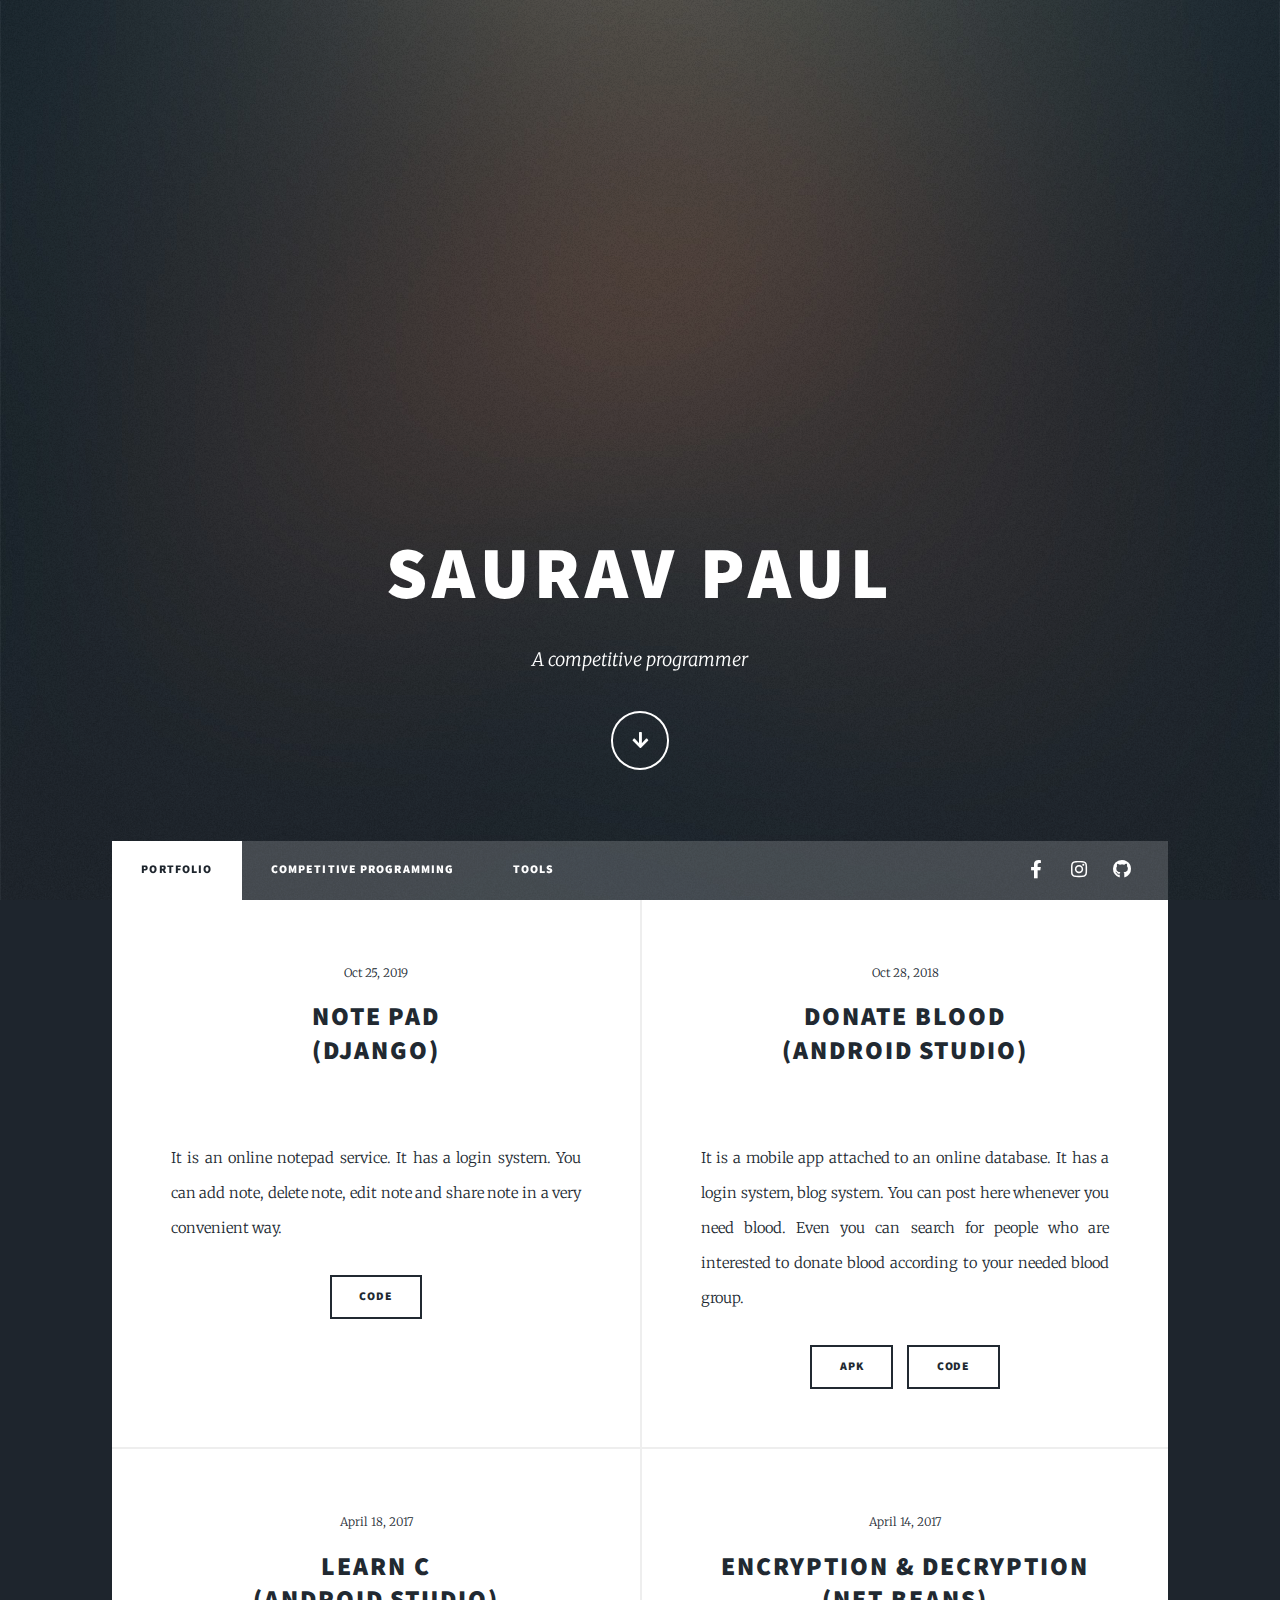
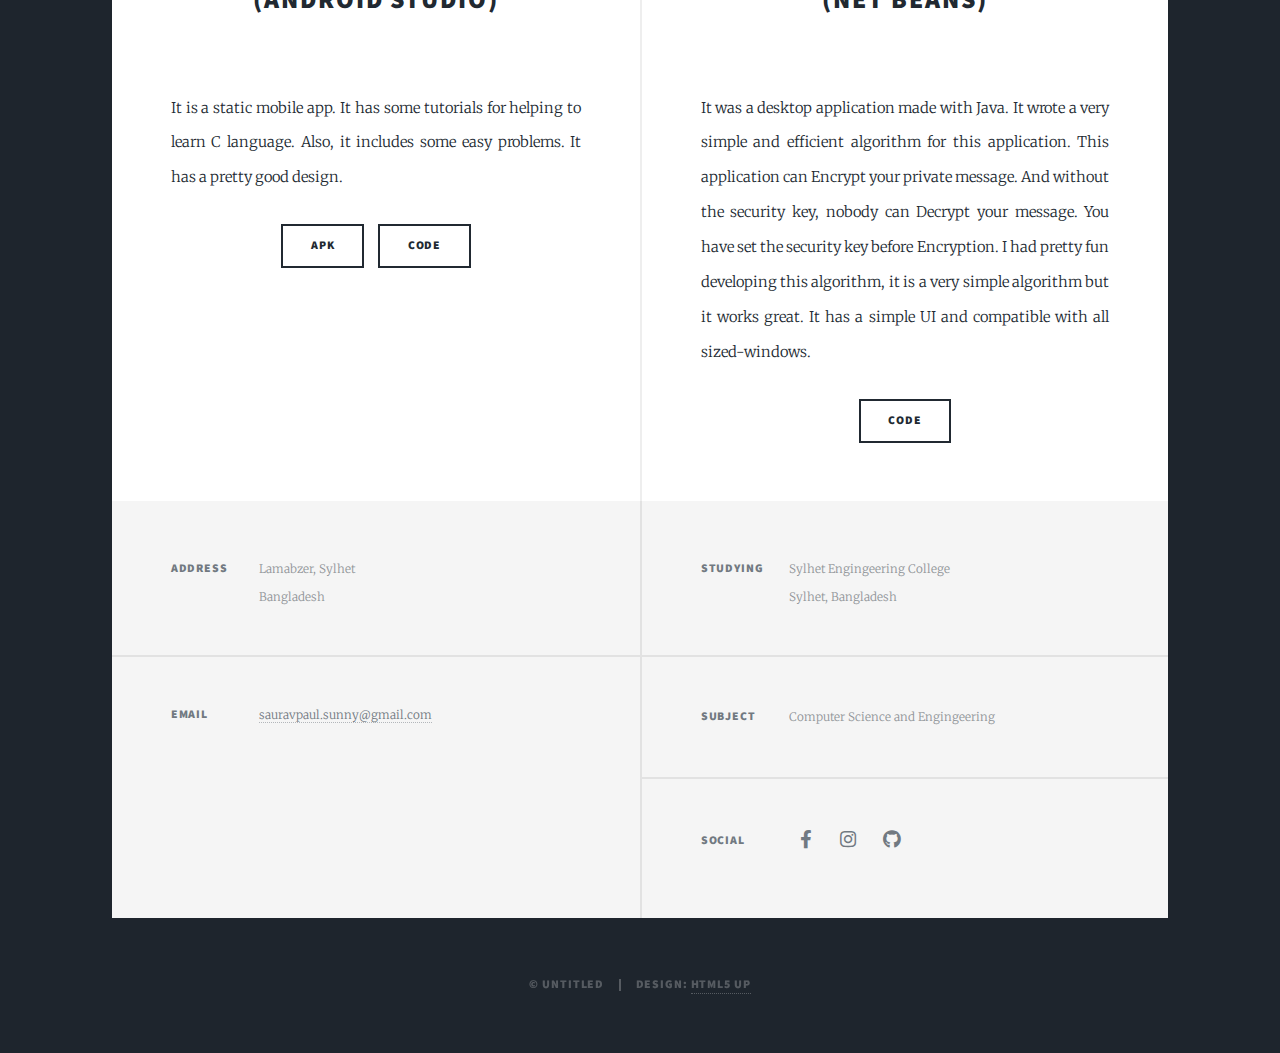
==== commit 10b91706: "updated" ====
--- a/index.html
+++ b/index.html
@@ -47,7 +47,7 @@
 					<div id="main">
 
 						<!-- Featured Post -->
-							<article class="post featured">
+							<!-- <article class="post featured">
 								<header class="major">
                                     <span class="date">May 5, 2020</span>
                                     
@@ -58,67 +58,74 @@
 									<p>Aenean ornare velit lacus varius enim ullamcorper proin aliquam<br />
 									facilisis ante sed etiam magna interdum congue. Lorem ipsum dolor<br />
                                     amet nullam sed etiam veroeros.</p>
-                                    
-
-                                    
+
+
 								</header>
 								<a href="#" class="image main"><img src="images/pic01.jpg" alt="" /></a>
 								<ul class="actions special">
 									<li><a href="#" class="button large">Full Story</a></li>
 								</ul>
-							</article>
+							</article> -->
 
 						<!-- Posts -->
 							<section class="posts">
 								<article>
 									<header>
-										<span class="date">April 24, 2017</span>
-										<h2><a href="#">Sed magna<br />
-										ipsum faucibus</a></h2>
-									</header>
-									<a href="#" class="image fit"><img src="images/pic02.jpg" alt="" /></a>
-									<p>Donec eget ex magna. Interdum et malesuada fames ac ante ipsum primis in faucibus. Pellentesque venenatis dolor imperdiet dolor mattis sagittis magna etiam.</p>
-									<ul class="actions special">
-										<li><a href="#" class="button">Full Story</a></li>
-									</ul>
-								</article>
-								<article>
-									<header>
-										<span class="date">April 22, 2017</span>
-										<h2><a href="#">Primis eget<br />
-										imperdiet lorem</a></h2>
-									</header>
-									<a href="#" class="image fit"><img src="images/pic03.jpg" alt="" /></a>
-									<p>Donec eget ex magna. Interdum et malesuada fames ac ante ipsum primis in faucibus. Pellentesque venenatis dolor imperdiet dolor mattis sagittis magna etiam.</p>
-									<ul class="actions special">
-										<li><a href="#" class="button">Full Story</a></li>
-									</ul>
-								</article>
+										<span class="date">Oct 25, 2019</span>
+										<h2><a href="#">Note Pad<br />
+										(Django)</a></h2>
+									</header>
+									<a href="#" class="image fit"><img src="images/note pad.png" alt="" /></a>
+									<p>It is an online notepad service. It has a login system. You can add note, delete note, edit note and share note in a very convenient way.</p>
+									<ul class="actions special">
+										<li><a href="https://github.com/Saurav-Paul/Django-Projects-By-Me/tree/master/notepad" class="button">Code</a></li>
+									</ul>
+                                </article>
+                                
+								<article>
+									<header>
+										<span class="date">Oct 28, 2018</span>
+										<h2><a href="#">Donate Blood<br />
+										(Android Studio)</a></h2>
+									</header>
+									<a href="#" class="image fit"><img src="images/donate blood.jpg" alt="" /></a>
+									<p>It is a mobile app attached to an online database. It has a login system, blog system. You can post here whenever you need blood. Even you can search for people who are interested to donate blood according to your needed blood group.</p>
+									<ul class="actions special">
+										<li><a href="https://github.com/Saurav-Paul/Android-Project/tree/master/Donate%20Blood%20Project/Signed%20Apk" class="button">Apk</a></li>
+										<li><a href="https://github.com/Saurav-Paul/Android-Project/tree/master/Donate%20Blood%20Project/Source%20Code/DonateBlood" class="button">Code</a></li>
+									</ul>
+                                </article>
+                                
+
 								<article>
 									<header>
 										<span class="date">April 18, 2017</span>
-										<h2><a href="#">Ante mattis<br />
-										interdum dolor</a></h2>
-									</header>
-									<a href="#" class="image fit"><img src="images/pic04.jpg" alt="" /></a>
-									<p>Donec eget ex magna. Interdum et malesuada fames ac ante ipsum primis in faucibus. Pellentesque venenatis dolor imperdiet dolor mattis sagittis magna etiam.</p>
-									<ul class="actions special">
-										<li><a href="#" class="button">Full Story</a></li>
-									</ul>
-								</article>
+										<h2><a href="#">Learn C<br />
+										(Android Studio)</a></h2>
+									</header>
+									<a href="#" class="image fit"><img src="images/learn C.jpg" alt="" /></a>
+									<p>It is a static mobile app. It has some tutorials for helping to learn C language. Also, it includes some easy problems. It has a pretty good design.</p>
+									<ul class="actions special">
+                                        <li><a href="#" class="button">Apk</a></li>
+                                        <li><a href="#" class="button">Code</a></li>
+									</ul>
+                                </article>
+                                
 								<article>
 									<header>
 										<span class="date">April 14, 2017</span>
-										<h2><a href="#">Tempus sed<br />
-										nulla imperdiet</a></h2>
-									</header>
-									<a href="#" class="image fit"><img src="images/pic05.jpg" alt="" /></a>
-									<p>Donec eget ex magna. Interdum et malesuada fames ac ante ipsum primis in faucibus. Pellentesque venenatis dolor imperdiet dolor mattis sagittis magna etiam.</p>
-									<ul class="actions special">
-										<li><a href="#" class="button">Full Story</a></li>
-									</ul>
-								</article>
-								<article>
+										<h2><a href="#">Encryption & Decryption<br />
+										(Net beans)</a></h2>
+									</header>
+									<a href="#" class="image fit"><img src="images/EncryDecry.png" alt="" /></a>
+									<p>It was a desktop application made with Java. It wrote a very simple and efficient algorithm for this application. This application can Encrypt your private message. And without the security key, nobody can Decrypt your message. You have set the security key before Encryption.
+                                        I had pretty fun developing this algorithm, it is a very simple algorithm but it works great. It has a simple UI and compatible with all sized-windows.</p>
+									<ul class="actions special">
+										<li><a href="https://github.com/Saurav-Paul/Net-Beans-Project-By-Me/tree/master/EncryptionDecrptionProgram" class="button">Code</a></li>
+									</ul>
+                                </article>
+                                
+								<!-- <article>
 									<header>
 										<span class="date">April 11, 2017</span>
 										<h2><a href="#">Odio magna<br />
@@ -141,13 +148,14 @@
 									<ul class="actions special">
 										<li><a href="#" class="button">Full Story</a></li>
 									</ul>
-								</article>
+                                </article> -->
+                                
 							</section>
 
 						<!-- Footer -->
-							<footer>
+							<!-- <footer>
 								<div class="pagination">
-									<!--<a href="#" class="previous">Prev</a>-->
+									<a href="#" class="previous">Prev</a>
 									<a href="#" class="page active">1</a>
 									<a href="#" class="page">2</a>
 									<a href="#" class="page">3</a>
@@ -157,14 +165,14 @@
 									<a href="#" class="page">10</a>
 									<a href="#" class="next">Next</a>
 								</div>
-							</footer>
+							</footer> -->
 
 					</div>
 
 				<!-- Footer -->
 					<footer id="footer">
-						<section>
-							<form method="post" action="#">
+						<section class="split contact">
+							<!-- <form method="post" action="#">
 								<div class="fields">
 									<div class="field">
 										<label for="name">Name</label>
@@ -182,30 +190,45 @@
 								<ul class="actions">
 									<li><input type="submit" value="Send Message" /></li>
 								</ul>
-							</form>
+                            </form> -->
+                            <section class="alt">
+								<h3>Address</h3>
+								<p>Lamabzer, Sylhet<br />
+								Bangladesh</p>
+                            </section>
+                            
+                            <!-- <section>
+								<h3>Phone</h3>
+								<p><a href="#">(000) 000-0000</a></p>
+							</section> -->
+							<section>
+								<h3>Email</h3>
+								<p><a href="#">sauravpaul.sunny@gmail.com</a></p>
+							</section>
+
 						</section>
 						<section class="split contact">
 							<section class="alt">
-								<h3>Address</h3>
-								<p>1234 Somewhere Road #87257<br />
-								Nashville, TN 00000-0000</p>
-							</section>
-							<section>
+								<h3>Studying</h3>
+								<p>Sylhet Engingeering College<br />
+								Sylhet, Bangladesh</p>
+							</section>
+							<!-- <section>
 								<h3>Phone</h3>
 								<p><a href="#">(000) 000-0000</a></p>
-							</section>
+							</section> -->
 							<section>
-								<h3>Email</h3>
-								<p><a href="#">info@untitled.tld</a></p>
+								<h3>Subject</h3>
+								<p>Computer Science and Engingeering</p>
 							</section>
 							<section>
 								<h3>Social</h3>
-								<ul class="icons alt">
-									<li><a href="#" class="icon brands alt fa-twitter"><span class="label">Twitter</span></a></li>
-									<li><a href="#" class="icon brands alt fa-facebook-f"><span class="label">Facebook</span></a></li>
-									<li><a href="#" class="icon brands alt fa-instagram"><span class="label">Instagram</span></a></li>
-									<li><a href="#" class="icon brands alt fa-github"><span class="label">GitHub</span></a></li>
-								</ul>
+								<ul class="icons">
+                                    <!-- <li><a href="#" class="icon brands fa-twitter"><span class="label">Twitter</span></a></li> -->
+                                    <li><a href="https://www.facebook.com/sauravpaul.sunny" class="icon brands fa-facebook-f"><span class="label">Facebook</span></a></li>
+                                    <li><a href="https://www.instagram.com/sauravpaul.sunny/" class="icon brands fa-instagram"><span class="label">Instagram</span></a></li>
+                                    <li><a href="https://github.com/Saurav-Paul" class="icon brands fa-github"><span class="label">GitHub</span></a></li>
+                                </ul>
 							</section>
 						</section>
 					</footer>
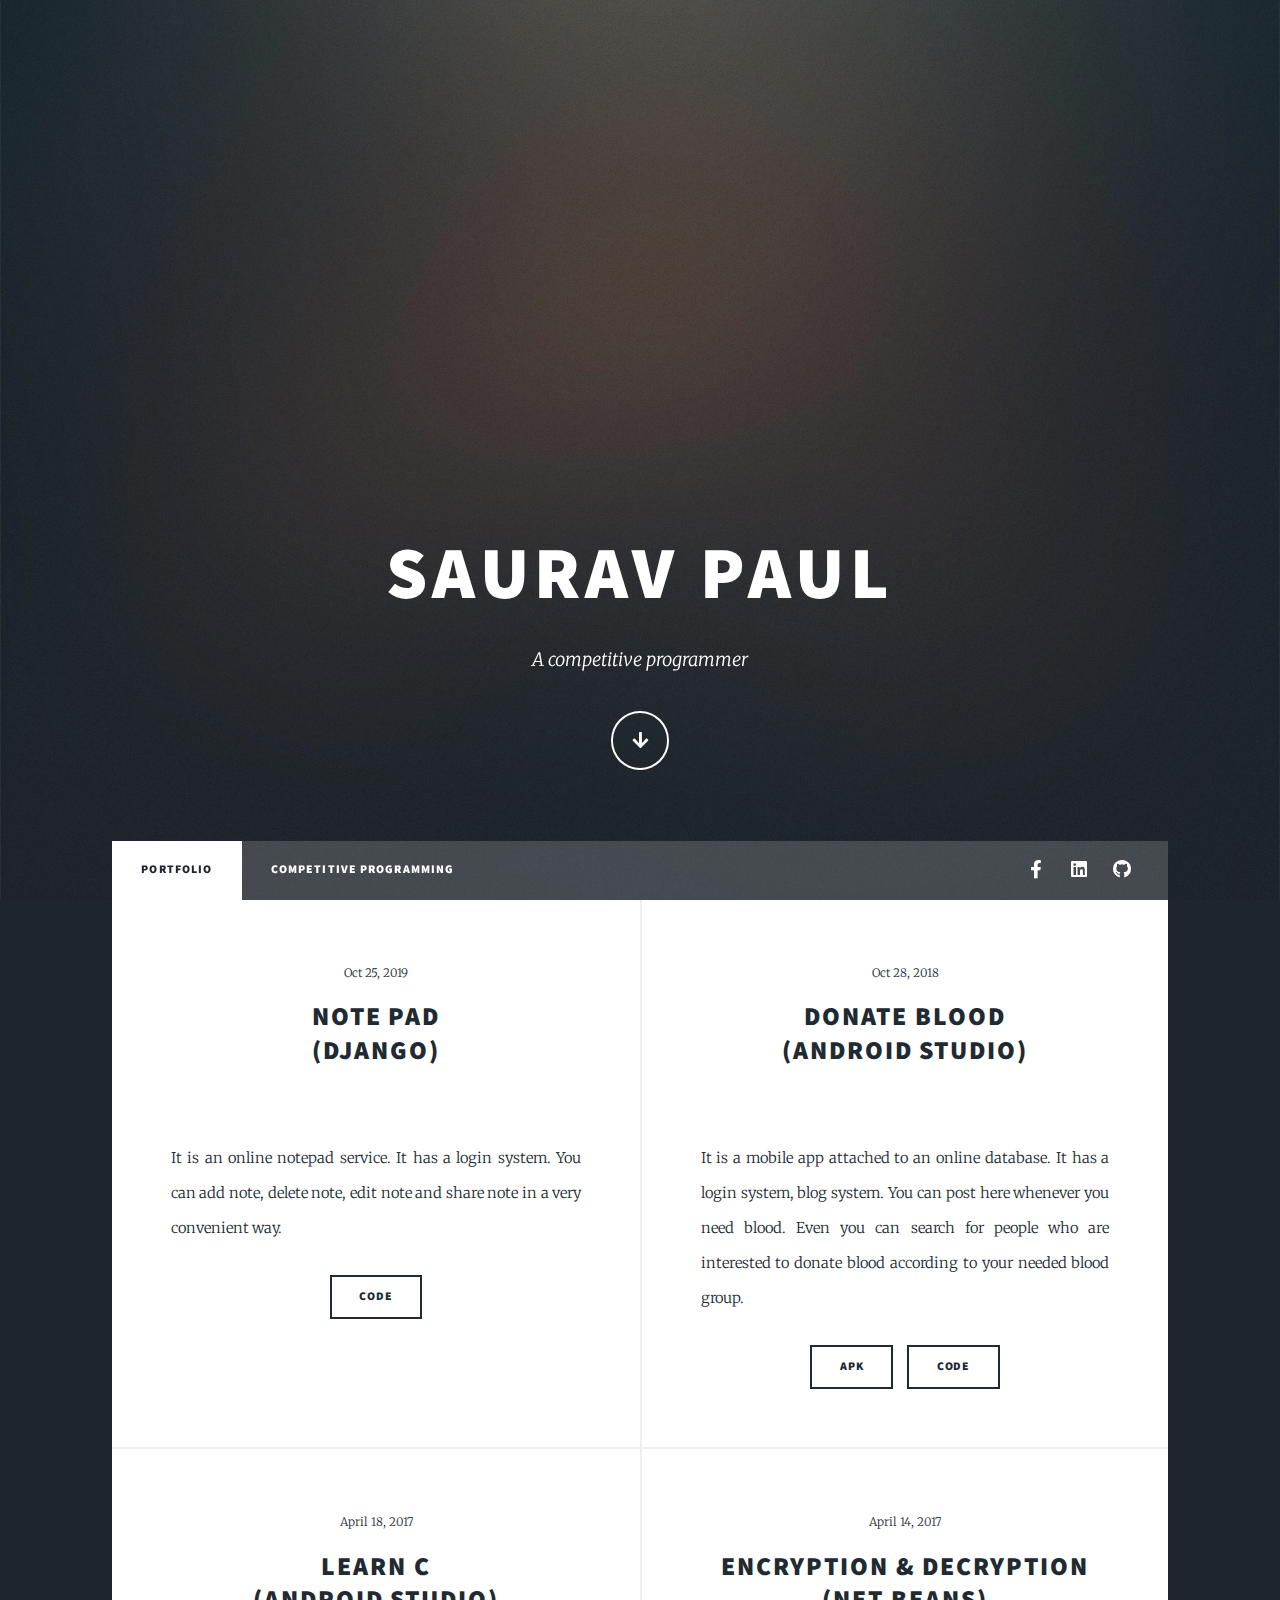
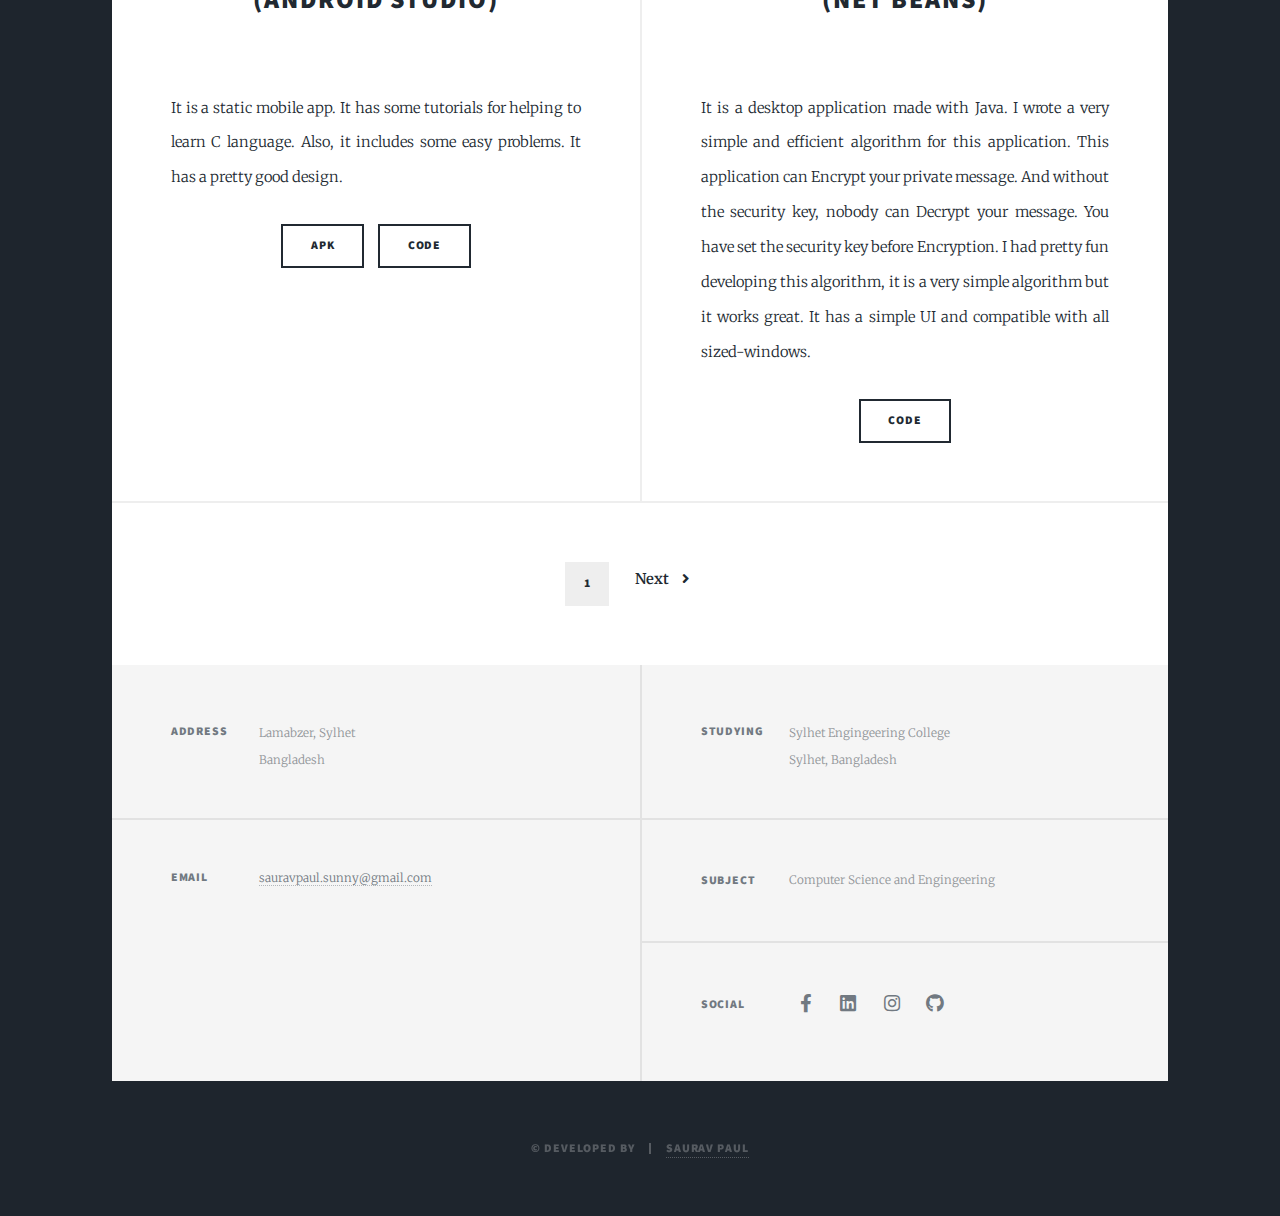
==== commit 0f8d1db4: "linkedin added" ====
--- a/index.html
+++ b/index.html
@@ -32,13 +32,13 @@
 					<nav id="nav">
 						<ul class="links">
 							<li class="active"><a href="index.html">Portfolio</a></li>
-							<li><a href="generic.html">Competitive Programming</a></li>
-							<li><a href="elements.html">Tools</a></li>
+							<li><a href="cp.html">Competitive Programming</a></li>
+							<!-- <li><a href="tools.html">Tools</a></li> -->
 						</ul>
 						<ul class="icons">
 							<!-- <li><a href="#" class="icon brands fa-twitter"><span class="label">Twitter</span></a></li> -->
 							<li><a href="https://www.facebook.com/sauravpaul.sunny" class="icon brands fa-facebook-f"><span class="label">Facebook</span></a></li>
-							<li><a href="https://www.instagram.com/sauravpaul.sunny/" class="icon brands fa-instagram"><span class="label">Instagram</span></a></li>
+                            <li><a href="https://www.linkedin.com/in/saurav-paul-5b4aa4178/" class="icon brands fa-linkedin"><span class="label">Linkedin</span></a></li>
 							<li><a href="https://github.com/Saurav-Paul" class="icon brands fa-github"><span class="label">GitHub</span></a></li>
 						</ul>
 					</nav>
@@ -118,54 +118,32 @@
 										(Net beans)</a></h2>
 									</header>
 									<a href="#" class="image fit"><img src="images/EncryDecry.png" alt="" /></a>
-									<p>It was a desktop application made with Java. It wrote a very simple and efficient algorithm for this application. This application can Encrypt your private message. And without the security key, nobody can Decrypt your message. You have set the security key before Encryption.
+									<p>It is a desktop application made with Java. I wrote a very simple and efficient algorithm for this application. This application can Encrypt your private message. And without the security key, nobody can Decrypt your message. You have set the security key before Encryption.
                                         I had pretty fun developing this algorithm, it is a very simple algorithm but it works great. It has a simple UI and compatible with all sized-windows.</p>
 									<ul class="actions special">
 										<li><a href="https://github.com/Saurav-Paul/Net-Beans-Project-By-Me/tree/master/EncryptionDecrptionProgram" class="button">Code</a></li>
 									</ul>
                                 </article>
                                 
-								<!-- <article>
-									<header>
-										<span class="date">April 11, 2017</span>
-										<h2><a href="#">Odio magna<br />
-										sed consectetur</a></h2>
-									</header>
-									<a href="#" class="image fit"><img src="images/pic06.jpg" alt="" /></a>
-									<p>Donec eget ex magna. Interdum et malesuada fames ac ante ipsum primis in faucibus. Pellentesque venenatis dolor imperdiet dolor mattis sagittis magna etiam.</p>
-									<ul class="actions special">
-										<li><a href="#" class="button">Full Story</a></li>
-									</ul>
-								</article>
-								<article>
-									<header>
-										<span class="date">April 7, 2017</span>
-										<h2><a href="#">Augue lorem<br />
-										primis vestibulum</a></h2>
-									</header>
-									<a href="#" class="image fit"><img src="images/pic07.jpg" alt="" /></a>
-									<p>Donec eget ex magna. Interdum et malesuada fames ac ante ipsum primis in faucibus. Pellentesque venenatis dolor imperdiet dolor mattis sagittis magna etiam.</p>
-									<ul class="actions special">
-										<li><a href="#" class="button">Full Story</a></li>
-									</ul>
-                                </article> -->
+								
                                 
 							</section>
 
 						<!-- Footer -->
-							<!-- <footer>
+							<footer>
 								<div class="pagination">
-									<a href="#" class="previous">Prev</a>
+									<!-- <a href="#" class="previous">Prev</a> -->
 									<a href="#" class="page active">1</a>
-									<a href="#" class="page">2</a>
+									<!-- <a href="#" class="page">2</a>
 									<a href="#" class="page">3</a>
 									<span class="extra">&hellip;</span>
 									<a href="#" class="page">8</a>
 									<a href="#" class="page">9</a>
 									<a href="#" class="page">10</a>
-									<a href="#" class="next">Next</a>
+                                    <a href="#" class="next">Next</a> -->
+                                    <b class="next">Next</b>
 								</div>
-							</footer> -->
+							</footer>
 
 					</div>
 
@@ -226,6 +204,7 @@
 								<ul class="icons">
                                     <!-- <li><a href="#" class="icon brands fa-twitter"><span class="label">Twitter</span></a></li> -->
                                     <li><a href="https://www.facebook.com/sauravpaul.sunny" class="icon brands fa-facebook-f"><span class="label">Facebook</span></a></li>
+                                    <li><a href="https://www.linkedin.com/in/saurav-paul-5b4aa4178/" class="icon brands fa-linkedin"><span class="label">Linkedin</span></a></li>
                                     <li><a href="https://www.instagram.com/sauravpaul.sunny/" class="icon brands fa-instagram"><span class="label">Instagram</span></a></li>
                                     <li><a href="https://github.com/Saurav-Paul" class="icon brands fa-github"><span class="label">GitHub</span></a></li>
                                 </ul>
@@ -235,7 +214,7 @@
 
 				<!-- Copyright -->
 					<div id="copyright">
-						<ul><li>&copy; Untitled</li><li>Design: <a href="https://html5up.net">HTML5 UP</a></li></ul>
+						<ul><li>&copy; Developed by</li><li> <a href="https://www.linkedin.com/in/saurav-paul-5b4aa4178/">Saurav Paul</a></li></ul>
 					</div>
 
 			</div>
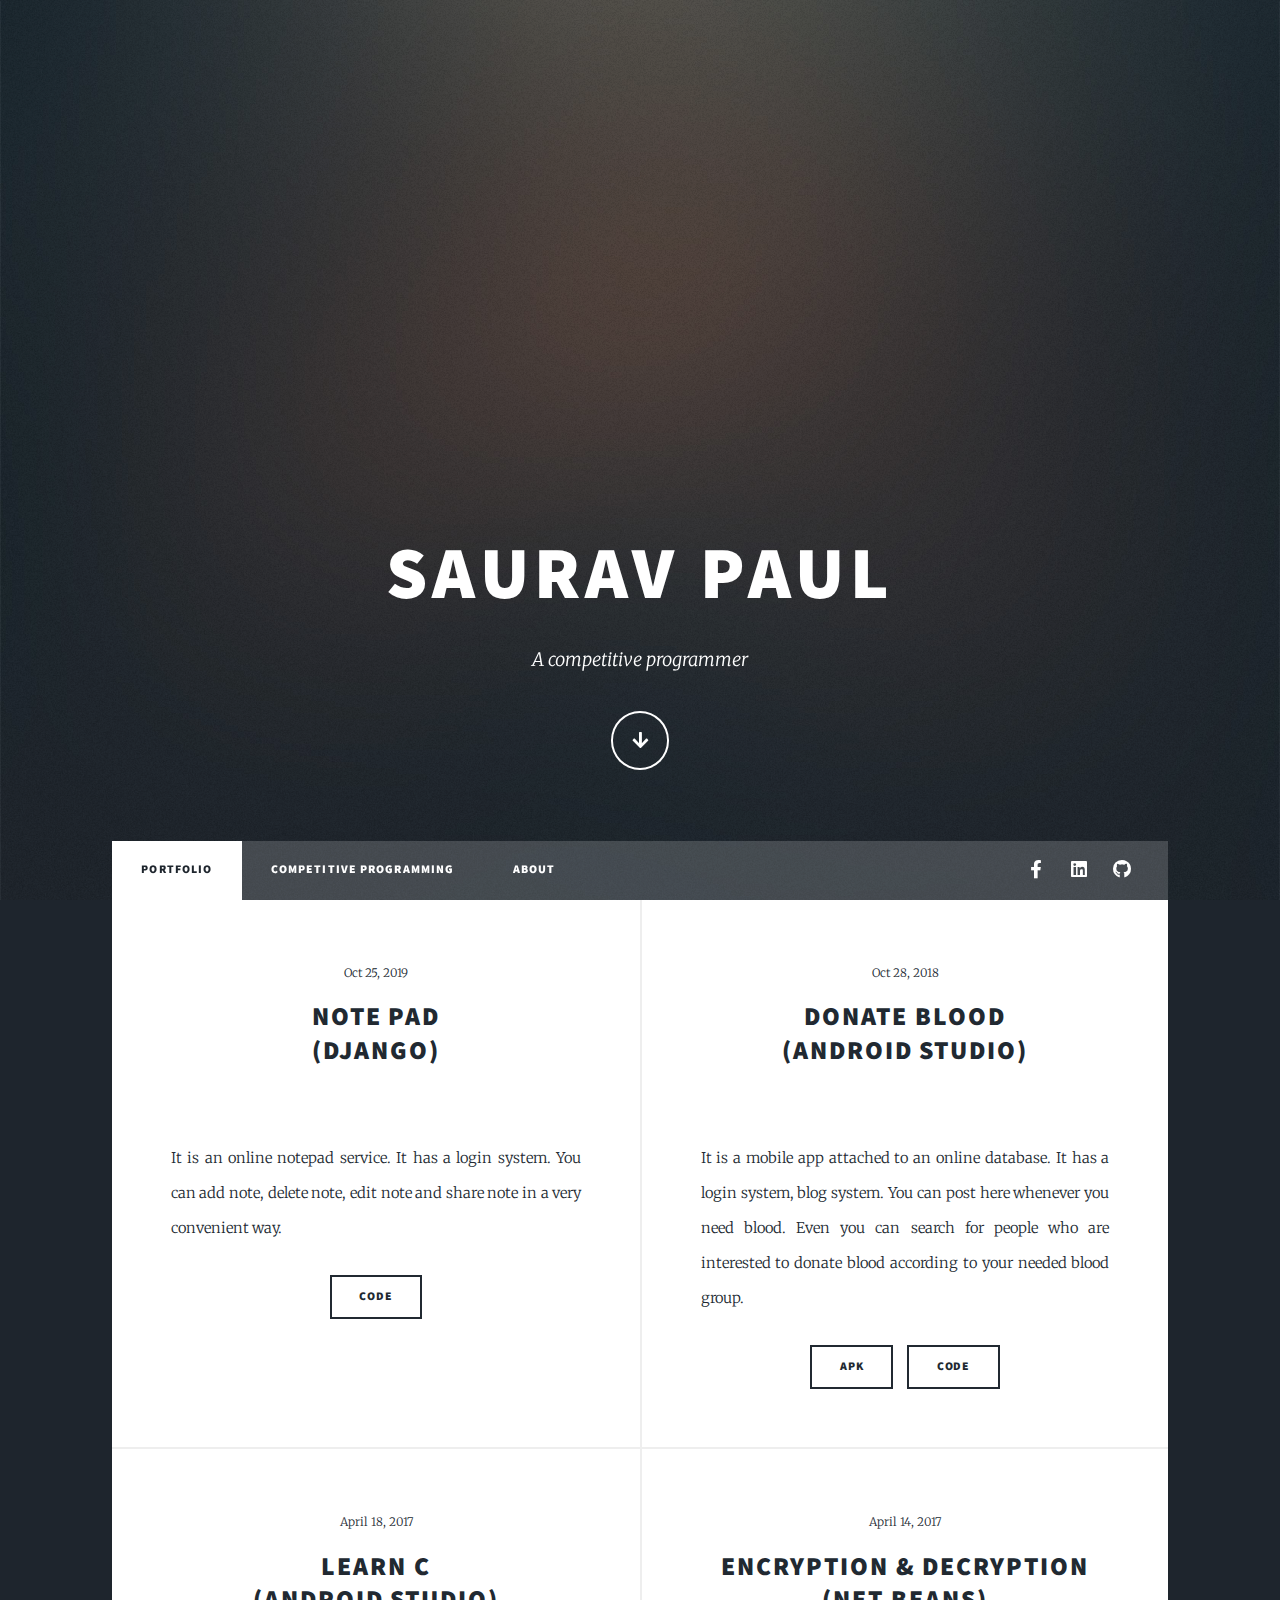
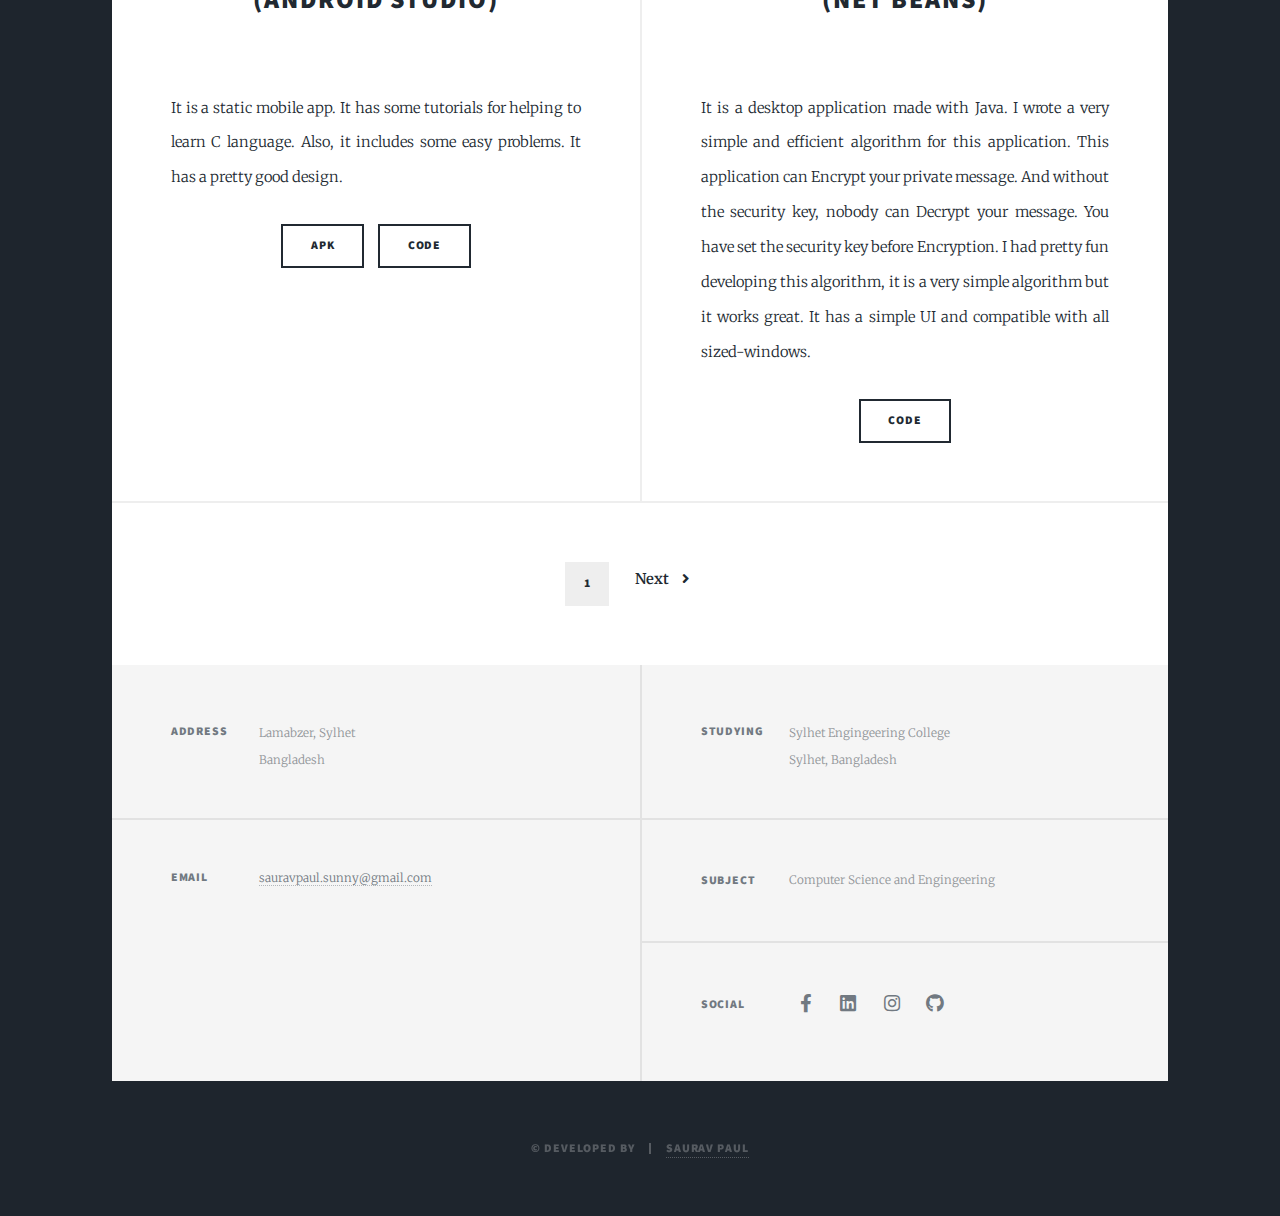
==== commit 10ee8c58: "bug corrected" ====
--- a/index.html
+++ b/index.html
@@ -33,12 +33,13 @@
 						<ul class="links">
 							<li class="active"><a href="index.html">Portfolio</a></li>
 							<li><a href="cp.html">Competitive Programming</a></li>
-							<!-- <li><a href="tools.html">Tools</a></li> -->
+                            <!-- <li><a href="tools.html">Tools</a></li> -->
+                            <li class=""><a href="about.html">About</a></li>
 						</ul>
 						<ul class="icons">
 							<!-- <li><a href="#" class="icon brands fa-twitter"><span class="label">Twitter</span></a></li> -->
 							<li><a href="https://www.facebook.com/sauravpaul.sunny" class="icon brands fa-facebook-f"><span class="label">Facebook</span></a></li>
-                            <li><a href="https://www.linkedin.com/in/saurav-paul-5b4aa4178/" class="icon brands fa-linkedin"><span class="label">Linkedin</span></a></li>
+							                                    <li><a href="https://www.linkedin.com/in/saurav-paul-5b4aa4178/" class="icon brands fa-linkedin"><span class="label">Linkedin</span></a></li>
 							<li><a href="https://github.com/Saurav-Paul" class="icon brands fa-github"><span class="label">GitHub</span></a></li>
 						</ul>
 					</nav>
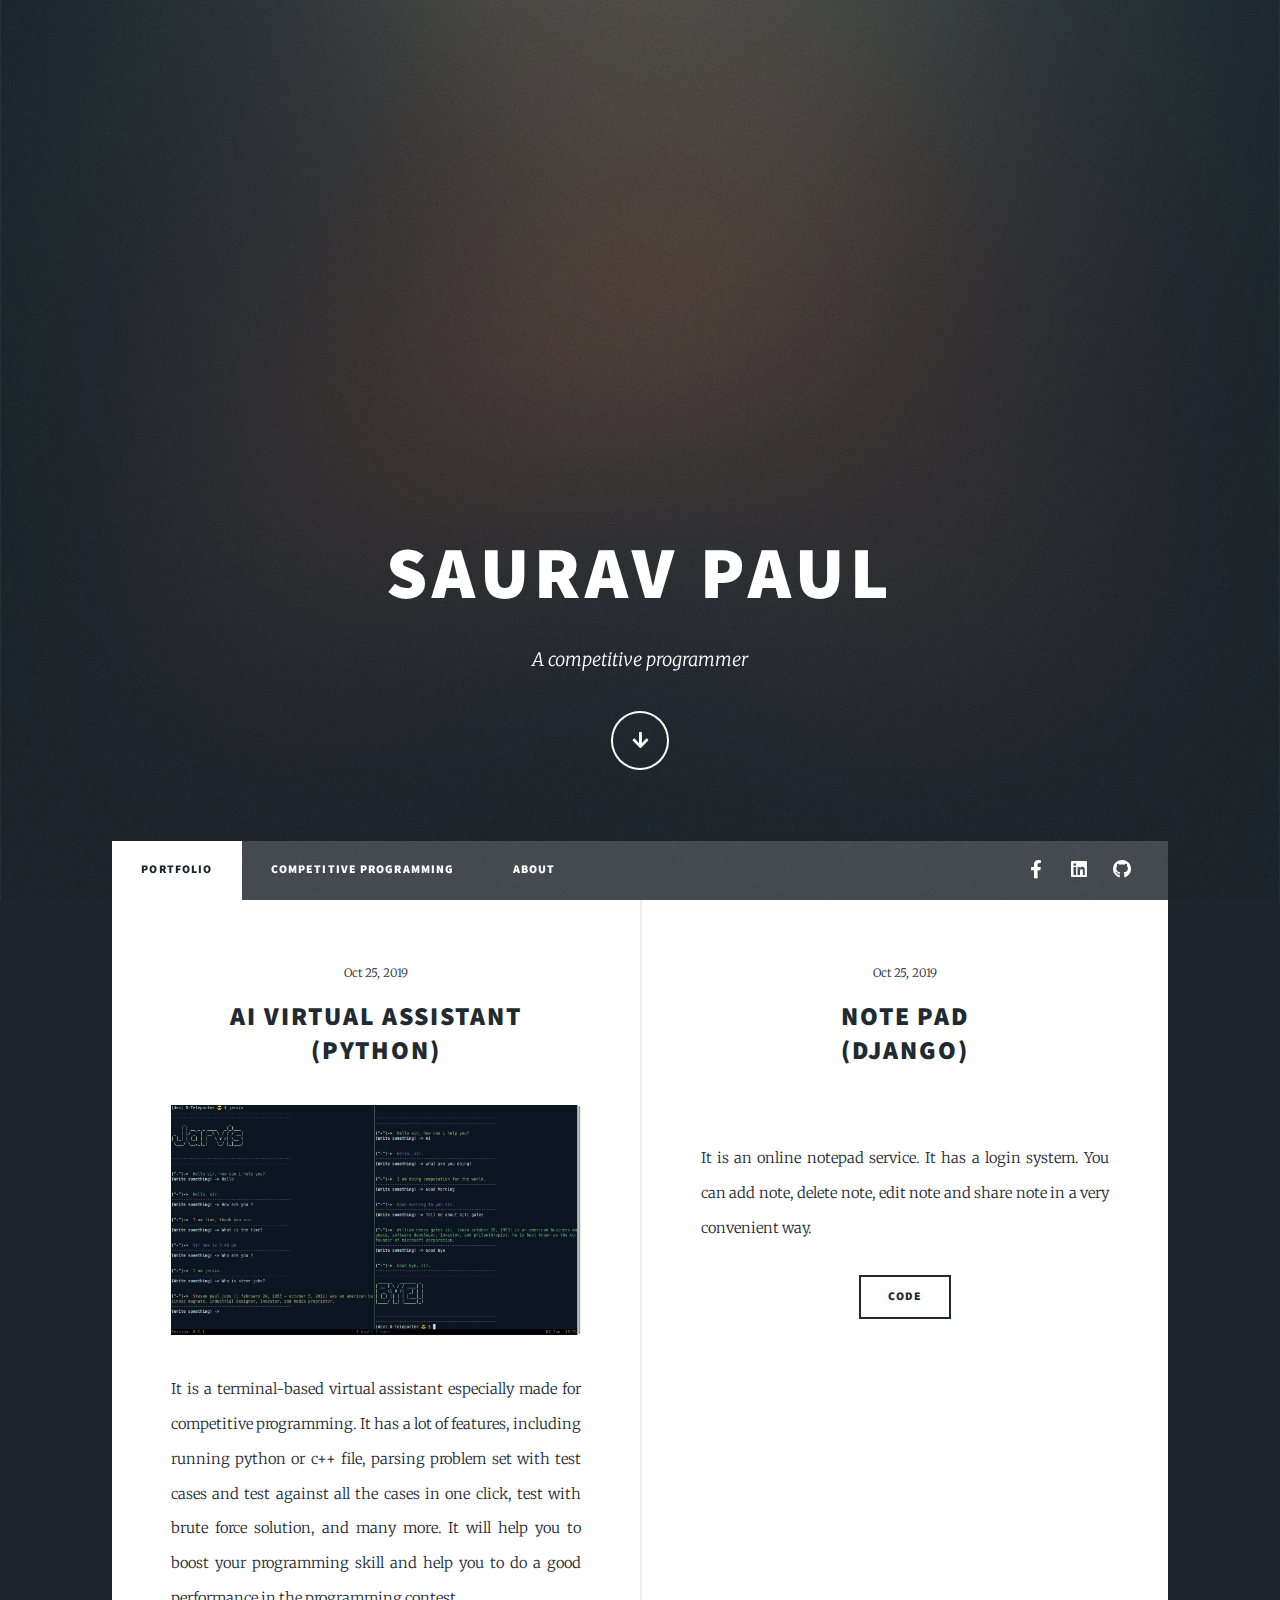
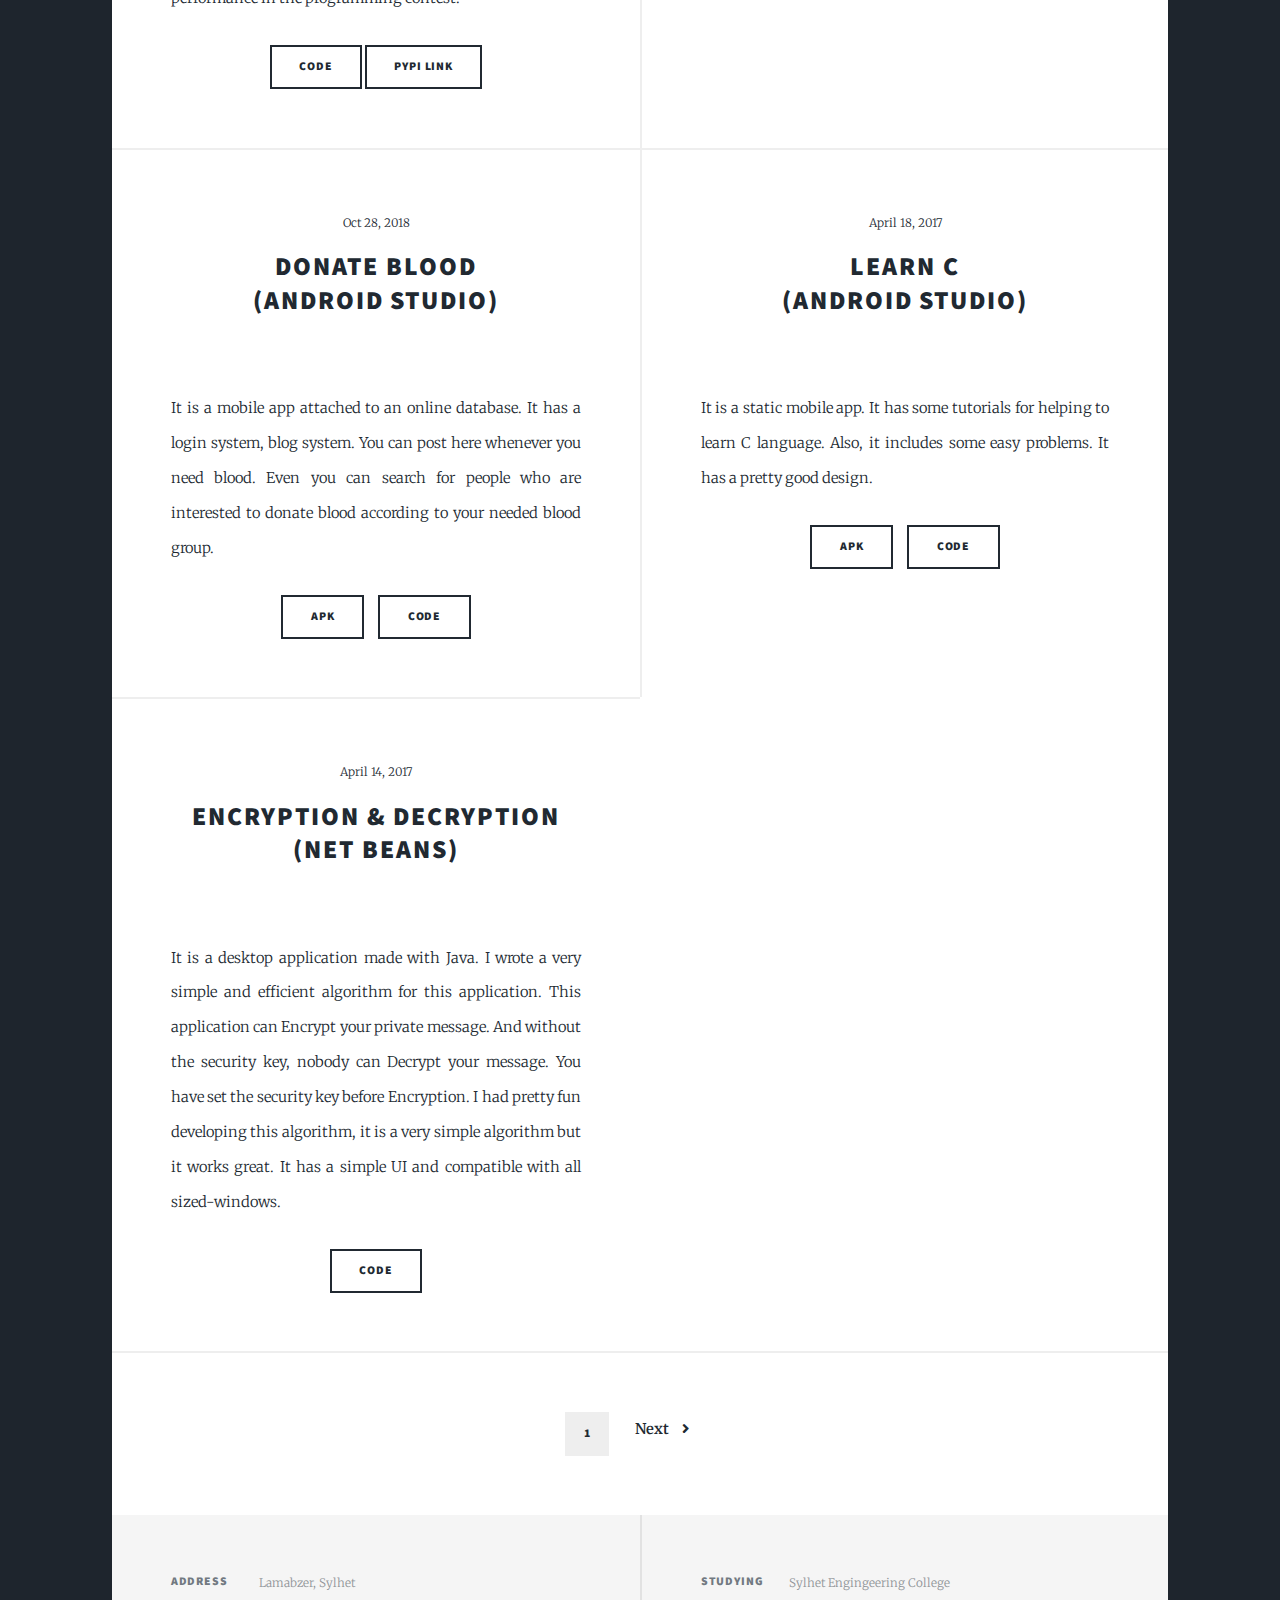
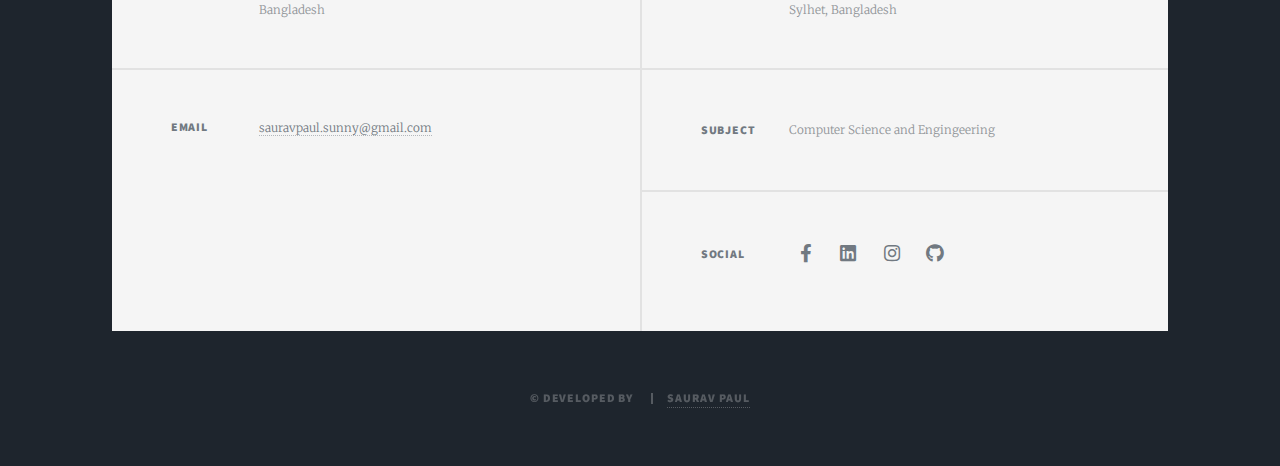
==== commit 62def440: "ai virtual assitant added" ====
--- a/index.html
+++ b/index.html
@@ -1,54 +1,79 @@
-<!DOCTYPE HTML>
+<!DOCTYPE html>
 
 <html>
-	<head>
-		<title>Saurav Paul</title>
-		<meta charset="utf-8" />
-		<meta name="viewport" content="width=device-width, initial-scale=1, user-scalable=no" />
-		<link rel="stylesheet" href="assets/css/main.css" />
-		<noscript><link rel="stylesheet" href="assets/css/noscript.css" /></noscript>
-	</head>
-	<body class="is-preload">
-
-		<!-- Wrapper -->
-			<div id="wrapper" class="fade-in">
-
-				<!-- Intro -->
-					<div id="intro">
-						
-						<h1>Saurav Paul</h1>
-						<p>A competitive programmer</p>
-						<ul class="actions">
-							<li><a href="#header" class="button icon solid solo fa-arrow-down scrolly">Continue</a></li>
-						</ul>
-					</div>
-
-				<!-- Header -->
-					<header id="header">
-						<a href="index.html" class="logo">Saurav</a>
-					</header>
-
-				<!-- Nav -->
-					<nav id="nav">
-						<ul class="links">
-							<li class="active"><a href="index.html">Portfolio</a></li>
-							<li><a href="cp.html">Competitive Programming</a></li>
-                            <!-- <li><a href="tools.html">Tools</a></li> -->
-                            <li class=""><a href="about.html">About</a></li>
-						</ul>
-						<ul class="icons">
-							<!-- <li><a href="#" class="icon brands fa-twitter"><span class="label">Twitter</span></a></li> -->
-							<li><a href="https://www.facebook.com/sauravpaul.sunny" class="icon brands fa-facebook-f"><span class="label">Facebook</span></a></li>
-							                                    <li><a href="https://www.linkedin.com/in/saurav-paul-5b4aa4178/" class="icon brands fa-linkedin"><span class="label">Linkedin</span></a></li>
-							<li><a href="https://github.com/Saurav-Paul" class="icon brands fa-github"><span class="label">GitHub</span></a></li>
-						</ul>
-					</nav>
-
-				<!-- Main -->
-					<div id="main">
-
-						<!-- Featured Post -->
-							<!-- <article class="post featured">
+  <head>
+    <title>Saurav Paul</title>
+    <meta charset="utf-8" />
+    <meta
+      name="viewport"
+      content="width=device-width, initial-scale=1, user-scalable=no"
+    />
+    <link rel="stylesheet" href="assets/css/main.css" />
+    <noscript
+      ><link rel="stylesheet" href="assets/css/noscript.css"
+    /></noscript>
+  </head>
+  <body class="is-preload">
+    <!-- Wrapper -->
+    <div id="wrapper" class="fade-in">
+      <!-- Intro -->
+      <div id="intro">
+        <h1>Saurav Paul</h1>
+        <p>A competitive programmer</p>
+        <ul class="actions">
+          <li>
+            <a
+              href="#header"
+              class="button icon solid solo fa-arrow-down scrolly"
+              >Continue</a
+            >
+          </li>
+        </ul>
+      </div>
+
+      <!-- Header -->
+      <header id="header">
+        <a href="index.html" class="logo">Saurav</a>
+      </header>
+
+      <!-- Nav -->
+      <nav id="nav">
+        <ul class="links">
+          <li class="active"><a href="index.html">Portfolio</a></li>
+          <li><a href="cp.html">Competitive Programming</a></li>
+          <!-- <li><a href="tools.html">Tools</a></li> -->
+          <li class=""><a href="about.html">About</a></li>
+        </ul>
+        <ul class="icons">
+          <!-- <li><a href="#" class="icon brands fa-twitter"><span class="label">Twitter</span></a></li> -->
+          <li>
+            <a
+              href="https://www.facebook.com/sauravpaul.sunny"
+              class="icon brands fa-facebook-f"
+              ><span class="label">Facebook</span></a
+            >
+          </li>
+          <li>
+            <a
+              href="https://www.linkedin.com/in/saurav-paul-5b4aa4178/"
+              class="icon brands fa-linkedin"
+              ><span class="label">Linkedin</span></a
+            >
+          </li>
+          <li>
+            <a
+              href="https://github.com/Saurav-Paul"
+              class="icon brands fa-github"
+              ><span class="label">GitHub</span></a
+            >
+          </li>
+        </ul>
+      </nav>
+
+      <!-- Main -->
+      <div id="main">
+        <!-- Featured Post -->
+        <!-- <article class="post featured">
 								<header class="major">
                                     <span class="date">May 5, 2020</span>
                                     
@@ -68,90 +93,198 @@
 								</ul>
 							</article> -->
 
-						<!-- Posts -->
-							<section class="posts">
-								<article>
-									<header>
-										<span class="date">Oct 25, 2019</span>
-										<h2><a href="#">Note Pad<br />
-										(Django)</a></h2>
-									</header>
-									<a href="#" class="image fit"><img src="images/note pad.png" alt="" /></a>
-									<p>It is an online notepad service. It has a login system. You can add note, delete note, edit note and share note in a very convenient way.</p>
-									<ul class="actions special">
-										<li><a href="https://github.com/Saurav-Paul/Django-Projects-By-Me/tree/master/notepad" class="button">Code</a></li>
-									</ul>
-                                </article>
-                                
-								<article>
-									<header>
-										<span class="date">Oct 28, 2018</span>
-										<h2><a href="#">Donate Blood<br />
-										(Android Studio)</a></h2>
-									</header>
-									<a href="#" class="image fit"><img src="images/donate blood.jpg" alt="" /></a>
-									<p>It is a mobile app attached to an online database. It has a login system, blog system. You can post here whenever you need blood. Even you can search for people who are interested to donate blood according to your needed blood group.</p>
-									<ul class="actions special">
-										<li><a href="https://github.com/Saurav-Paul/Android-Project/tree/master/Donate%20Blood%20Project/Signed%20Apk" class="button">Apk</a></li>
-										<li><a href="https://github.com/Saurav-Paul/Android-Project/tree/master/Donate%20Blood%20Project/Source%20Code/DonateBlood" class="button">Code</a></li>
-									</ul>
-                                </article>
-                                
-
-								<article>
-									<header>
-										<span class="date">April 18, 2017</span>
-										<h2><a href="#">Learn C<br />
-										(Android Studio)</a></h2>
-									</header>
-									<a href="#" class="image fit"><img src="images/learn C.jpg" alt="" /></a>
-									<p>It is a static mobile app. It has some tutorials for helping to learn C language. Also, it includes some easy problems. It has a pretty good design.</p>
-									<ul class="actions special">
-                                        <li><a href="#" class="button">Apk</a></li>
-                                        <li><a href="#" class="button">Code</a></li>
-									</ul>
-                                </article>
-                                
-								<article>
-									<header>
-										<span class="date">April 14, 2017</span>
-										<h2><a href="#">Encryption & Decryption<br />
-										(Net beans)</a></h2>
-									</header>
-									<a href="#" class="image fit"><img src="images/EncryDecry.png" alt="" /></a>
-									<p>It is a desktop application made with Java. I wrote a very simple and efficient algorithm for this application. This application can Encrypt your private message. And without the security key, nobody can Decrypt your message. You have set the security key before Encryption.
-                                        I had pretty fun developing this algorithm, it is a very simple algorithm but it works great. It has a simple UI and compatible with all sized-windows.</p>
-									<ul class="actions special">
-										<li><a href="https://github.com/Saurav-Paul/Net-Beans-Project-By-Me/tree/master/EncryptionDecrptionProgram" class="button">Code</a></li>
-									</ul>
-                                </article>
-                                
-								
-                                
-							</section>
-
-						<!-- Footer -->
-							<footer>
-								<div class="pagination">
-									<!-- <a href="#" class="previous">Prev</a> -->
-									<a href="#" class="page active">1</a>
-									<!-- <a href="#" class="page">2</a>
+        <!-- Posts -->
+        <section class="posts">
+
+            <article>
+                <header>
+                  <span class="date">Oct 25, 2019</span>
+                  <h2>
+                    <a href="#"
+                      >Ai virtual assistant<br />
+                      (Python)</a
+                    >
+                  </h2>
+                </header>
+                <a href="#" class="image fit"
+                  ><img src="images/jarvis welcome screen.png" alt=""
+                /></a>
+                <p>
+                    It is a terminal-based virtual assistant especially made for competitive programming.
+                    It has a lot of features, including running python or c++ file, 
+                    parsing problem set with test cases and test against all the cases in one click, 
+                    test with brute force solution, and many more. 
+                    It will help you to boost your programming skill and help you to do a good performance in the programming contest.
+
+                </p>
+                <ul class="actions special">
+                  <li>
+                    <a
+                      href="https://github.com/Saurav-Paul/AI-virtual-assistant-python"
+                      class="button"
+                      >Code</a
+                    >
+                    <a
+                      href="https://pypi.org/project/ai-virtual-assistant/"
+                      class="button"
+                      >PyPi link</a
+                    >
+                  </li>
+                </ul>
+              </article>
+
+            
+          <article>
+            <header>
+              <span class="date">Oct 25, 2019</span>
+              <h2>
+                <a href="#"
+                  >Note Pad<br />
+                  (Django)</a
+                >
+              </h2>
+            </header>
+            <a href="#" class="image fit"
+              ><img src="images/note pad.png" alt=""
+            /></a>
+            <p>
+              It is an online notepad service. It has a login system. You can
+              add note, delete note, edit note and share note in a very
+              convenient way.
+            </p>
+            <ul class="actions special">
+              <li>
+                <a
+                  href="https://github.com/Saurav-Paul/Django-Projects-By-Me/tree/master/notepad"
+                  class="button"
+                  >Code</a
+                >
+              </li>
+            </ul>
+          </article>
+
+          <article>
+            <header>
+              <span class="date">Oct 28, 2018</span>
+              <h2>
+                <a href="#"
+                  >Donate Blood<br />
+                  (Android Studio)</a
+                >
+              </h2>
+            </header>
+            <a href="#" class="image fit"
+              ><img src="images/donate blood.jpg" alt=""
+            /></a>
+            <p>
+              It is a mobile app attached to an online database. It has a login
+              system, blog system. You can post here whenever you need blood.
+              Even you can search for people who are interested to donate blood
+              according to your needed blood group.
+            </p>
+            <ul class="actions special">
+              <li>
+                <a
+                  href="https://github.com/Saurav-Paul/Donate-Blood-Android-Project/tree/master/Donate%20Blood%20Project/Signed%20Apk"
+                  class="button"
+                  >Apk</a
+                >
+              </li>
+              <li>
+                <a
+                  href="https://github.com/Saurav-Paul/Donate-Blood-Android-Project"
+                  class="button"
+                  >Code</a
+                >
+              </li>
+            </ul>
+          </article>
+
+          <article>
+            <header>
+              <span class="date">April 18, 2017</span>
+              <h2>
+                <a href="#"
+                  >Learn C<br />
+                  (Android Studio)</a
+                >
+              </h2>
+            </header>
+            <a href="#" class="image fit"
+              ><img src="images/learn C.jpg" alt=""
+            /></a>
+            <p>
+              It is a static mobile app. It has some tutorials for helping to
+              learn C language. Also, it includes some easy problems. It has a
+              pretty good design.
+            </p>
+            <ul class="actions special">
+              <li><a href="#" class="button">Apk</a></li>
+              <li>
+                <a
+                  href="https://github.com/Saurav-Paul/Learn-C-Android-Project"
+                  class="button"
+                  >Code</a
+                >
+              </li>
+            </ul>
+          </article>
+
+          <article>
+            <header>
+              <span class="date">April 14, 2017</span>
+              <h2>
+                <a href="#"
+                  >Encryption & Decryption<br />
+                  (Net beans)</a
+                >
+              </h2>
+            </header>
+            <a href="#" class="image fit"
+              ><img src="images/EncryDecry.png" alt=""
+            /></a>
+            <p>
+              It is a desktop application made with Java. I wrote a very simple
+              and efficient algorithm for this application. This application can
+              Encrypt your private message. And without the security key, nobody
+              can Decrypt your message. You have set the security key before
+              Encryption. I had pretty fun developing this algorithm, it is a
+              very simple algorithm but it works great. It has a simple UI and
+              compatible with all sized-windows.
+            </p>
+            <ul class="actions special">
+              <li>
+                <a
+                  href="https://github.com/Saurav-Paul/Net-Beans-Project-By-Me/tree/master/EncryptionDecrptionProgram"
+                  class="button"
+                  >Code</a
+                >
+              </li>
+            </ul>
+          </article>
+        </section>
+
+        <!-- Footer -->
+        <footer>
+          <div class="pagination">
+            <!-- <a href="#" class="previous">Prev</a> -->
+            <a href="#" class="page active">1</a>
+            <!-- <a href="#" class="page">2</a>
 									<a href="#" class="page">3</a>
 									<span class="extra">&hellip;</span>
 									<a href="#" class="page">8</a>
 									<a href="#" class="page">9</a>
 									<a href="#" class="page">10</a>
                                     <a href="#" class="next">Next</a> -->
-                                    <b class="next">Next</b>
-								</div>
-							</footer>
-
-					</div>
-
-				<!-- Footer -->
-					<footer id="footer">
-						<section class="split contact">
-							<!-- <form method="post" action="#">
+            <b class="next">Next</b>
+          </div>
+        </footer>
+      </div>
+
+      <!-- Footer -->
+      <footer id="footer">
+        <section class="split contact">
+          <!-- <form method="post" action="#">
 								<div class="fields">
 									<div class="field">
 										<label for="name">Name</label>
@@ -170,64 +303,97 @@
 									<li><input type="submit" value="Send Message" /></li>
 								</ul>
                             </form> -->
-                            <section class="alt">
-								<h3>Address</h3>
-								<p>Lamabzer, Sylhet<br />
-								Bangladesh</p>
-                            </section>
-                            
-                            <!-- <section>
+          <section class="alt">
+            <h3>Address</h3>
+            <p>
+              Lamabzer, Sylhet<br />
+              Bangladesh
+            </p>
+          </section>
+
+          <!-- <section>
 								<h3>Phone</h3>
 								<p><a href="#">(000) 000-0000</a></p>
 							</section> -->
-							<section>
-								<h3>Email</h3>
-								<p><a href="#">sauravpaul.sunny@gmail.com</a></p>
-							</section>
-
-						</section>
-						<section class="split contact">
-							<section class="alt">
-								<h3>Studying</h3>
-								<p>Sylhet Engingeering College<br />
-								Sylhet, Bangladesh</p>
-							</section>
-							<!-- <section>
+          <section>
+            <h3>Email</h3>
+            <p><a href="#">sauravpaul.sunny@gmail.com</a></p>
+          </section>
+        </section>
+        <section class="split contact">
+          <section class="alt">
+            <h3>Studying</h3>
+            <p>
+              Sylhet Engingeering College<br />
+              Sylhet, Bangladesh
+            </p>
+          </section>
+          <!-- <section>
 								<h3>Phone</h3>
 								<p><a href="#">(000) 000-0000</a></p>
 							</section> -->
-							<section>
-								<h3>Subject</h3>
-								<p>Computer Science and Engingeering</p>
-							</section>
-							<section>
-								<h3>Social</h3>
-								<ul class="icons">
-                                    <!-- <li><a href="#" class="icon brands fa-twitter"><span class="label">Twitter</span></a></li> -->
-                                    <li><a href="https://www.facebook.com/sauravpaul.sunny" class="icon brands fa-facebook-f"><span class="label">Facebook</span></a></li>
-                                    <li><a href="https://www.linkedin.com/in/saurav-paul-5b4aa4178/" class="icon brands fa-linkedin"><span class="label">Linkedin</span></a></li>
-                                    <li><a href="https://www.instagram.com/sauravpaul.sunny/" class="icon brands fa-instagram"><span class="label">Instagram</span></a></li>
-                                    <li><a href="https://github.com/Saurav-Paul" class="icon brands fa-github"><span class="label">GitHub</span></a></li>
-                                </ul>
-							</section>
-						</section>
-					</footer>
-
-				<!-- Copyright -->
-					<div id="copyright">
-						<ul><li>&copy; Developed by</li><li> <a href="https://www.linkedin.com/in/saurav-paul-5b4aa4178/">Saurav Paul</a></li></ul>
-					</div>
-
-			</div>
-
-		<!-- Scripts -->
-			<script src="assets/js/jquery.min.js"></script>
-			<script src="assets/js/jquery.scrollex.min.js"></script>
-			<script src="assets/js/jquery.scrolly.min.js"></script>
-			<script src="assets/js/browser.min.js"></script>
-			<script src="assets/js/breakpoints.min.js"></script>
-			<script src="assets/js/util.js"></script>
-			<script src="assets/js/main.js"></script>
-
-	</body>
-</html>+          <section>
+            <h3>Subject</h3>
+            <p>Computer Science and Engingeering</p>
+          </section>
+          <section>
+            <h3>Social</h3>
+            <ul class="icons">
+              <!-- <li><a href="#" class="icon brands fa-twitter"><span class="label">Twitter</span></a></li> -->
+              <li>
+                <a
+                  href="https://www.facebook.com/sauravpaul.sunny"
+                  class="icon brands fa-facebook-f"
+                  ><span class="label">Facebook</span></a
+                >
+              </li>
+              <li>
+                <a
+                  href="https://www.linkedin.com/in/saurav-paul-5b4aa4178/"
+                  class="icon brands fa-linkedin"
+                  ><span class="label">Linkedin</span></a
+                >
+              </li>
+              <li>
+                <a
+                  href="https://www.instagram.com/sauravpaul.sunny/"
+                  class="icon brands fa-instagram"
+                  ><span class="label">Instagram</span></a
+                >
+              </li>
+              <li>
+                <a
+                  href="https://github.com/Saurav-Paul"
+                  class="icon brands fa-github"
+                  ><span class="label">GitHub</span></a
+                >
+              </li>
+            </ul>
+          </section>
+        </section>
+      </footer>
+
+      <!-- Copyright -->
+      <div id="copyright">
+        <ul>
+          <li>&copy; Developed by</li>
+          <li>
+            <a href="https://www.linkedin.com/in/saurav-paul-5b4aa4178/"
+              >Saurav Paul</a
+            >
+          </li>
+        </ul>
+      </div>
+    </div>
+
+    <!-- Scripts -->
+    <script src="assets/js/jquery.min.js"></script>
+    <script src="assets/js/jquery.scrollex.min.js"></script>
+    <script src="assets/js/jquery.scrolly.min.js"></script>
+    <script src="assets/js/browser.min.js"></script>
+    <script src="assets/js/breakpoints.min.js"></script>
+    <script src="assets/js/util.js"></script>
+    <script src="assets/js/main.js"></script>
+  </body>
+</html>
+
